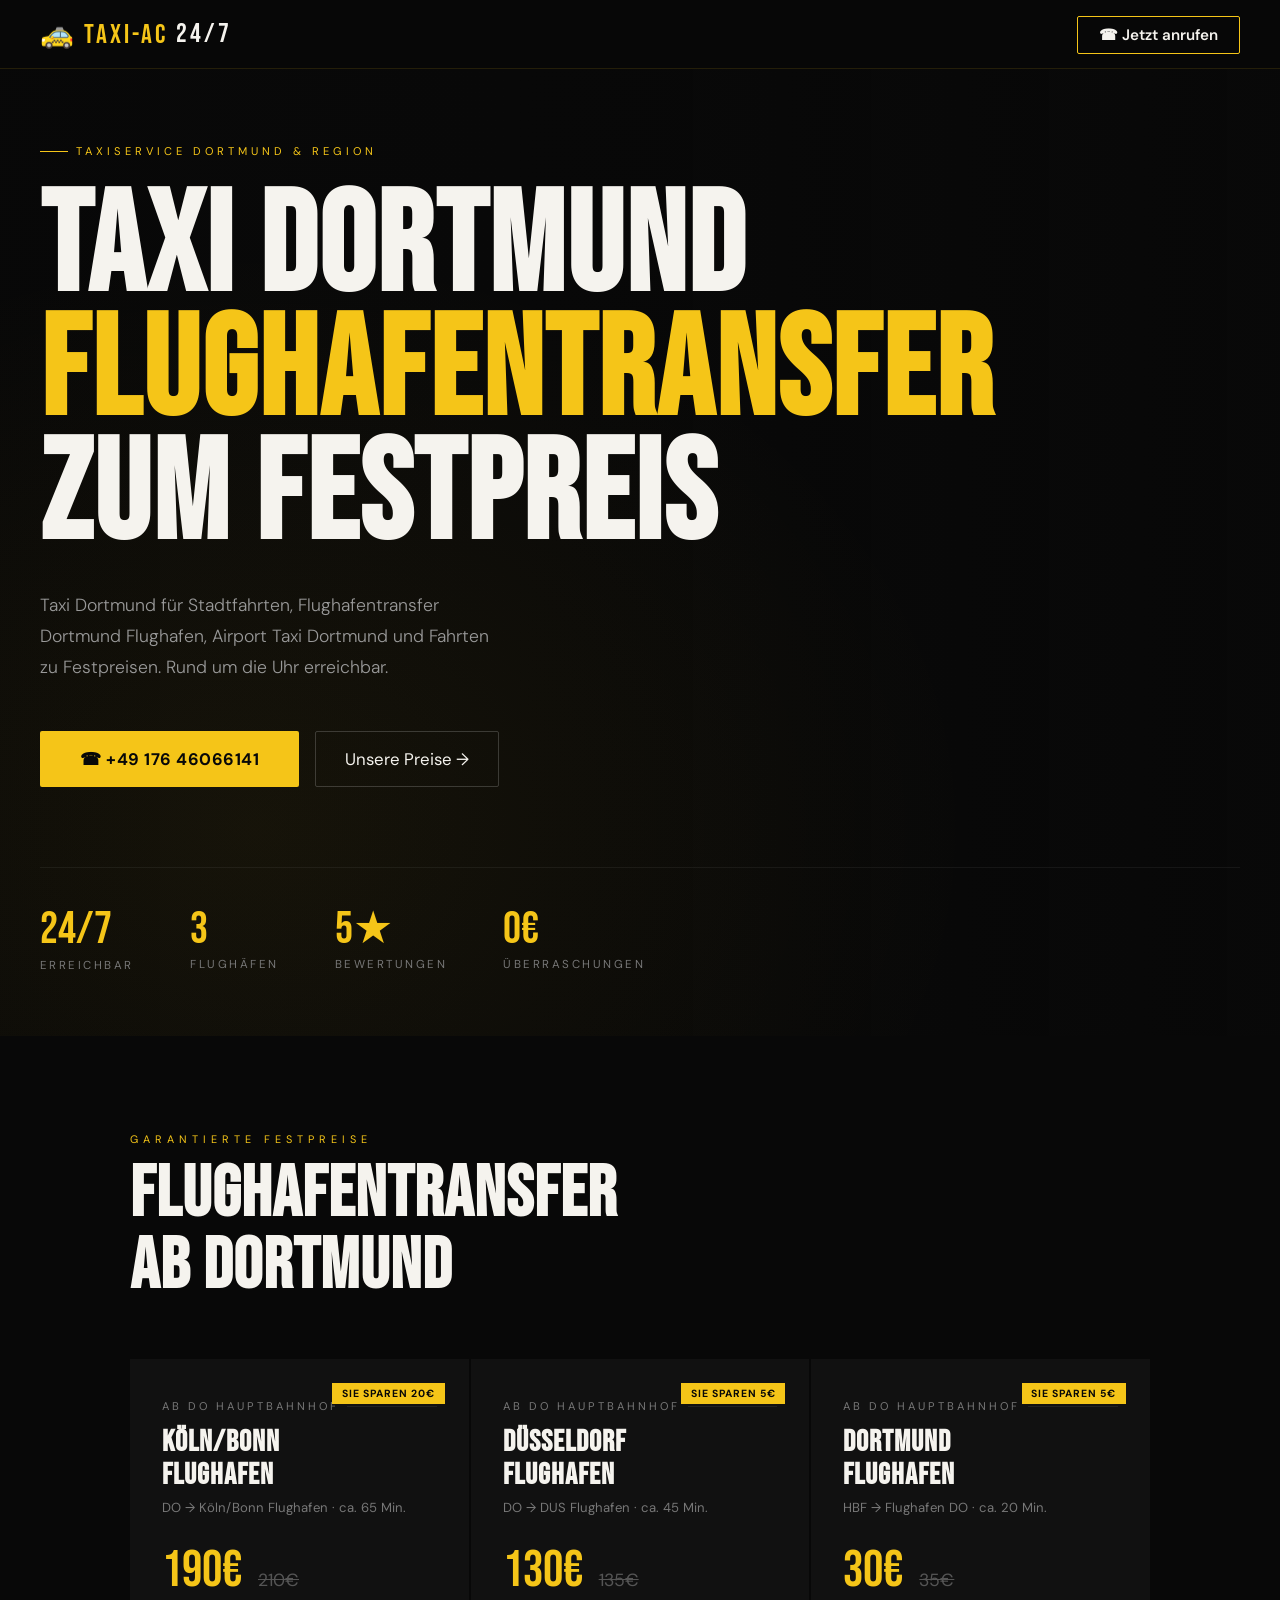
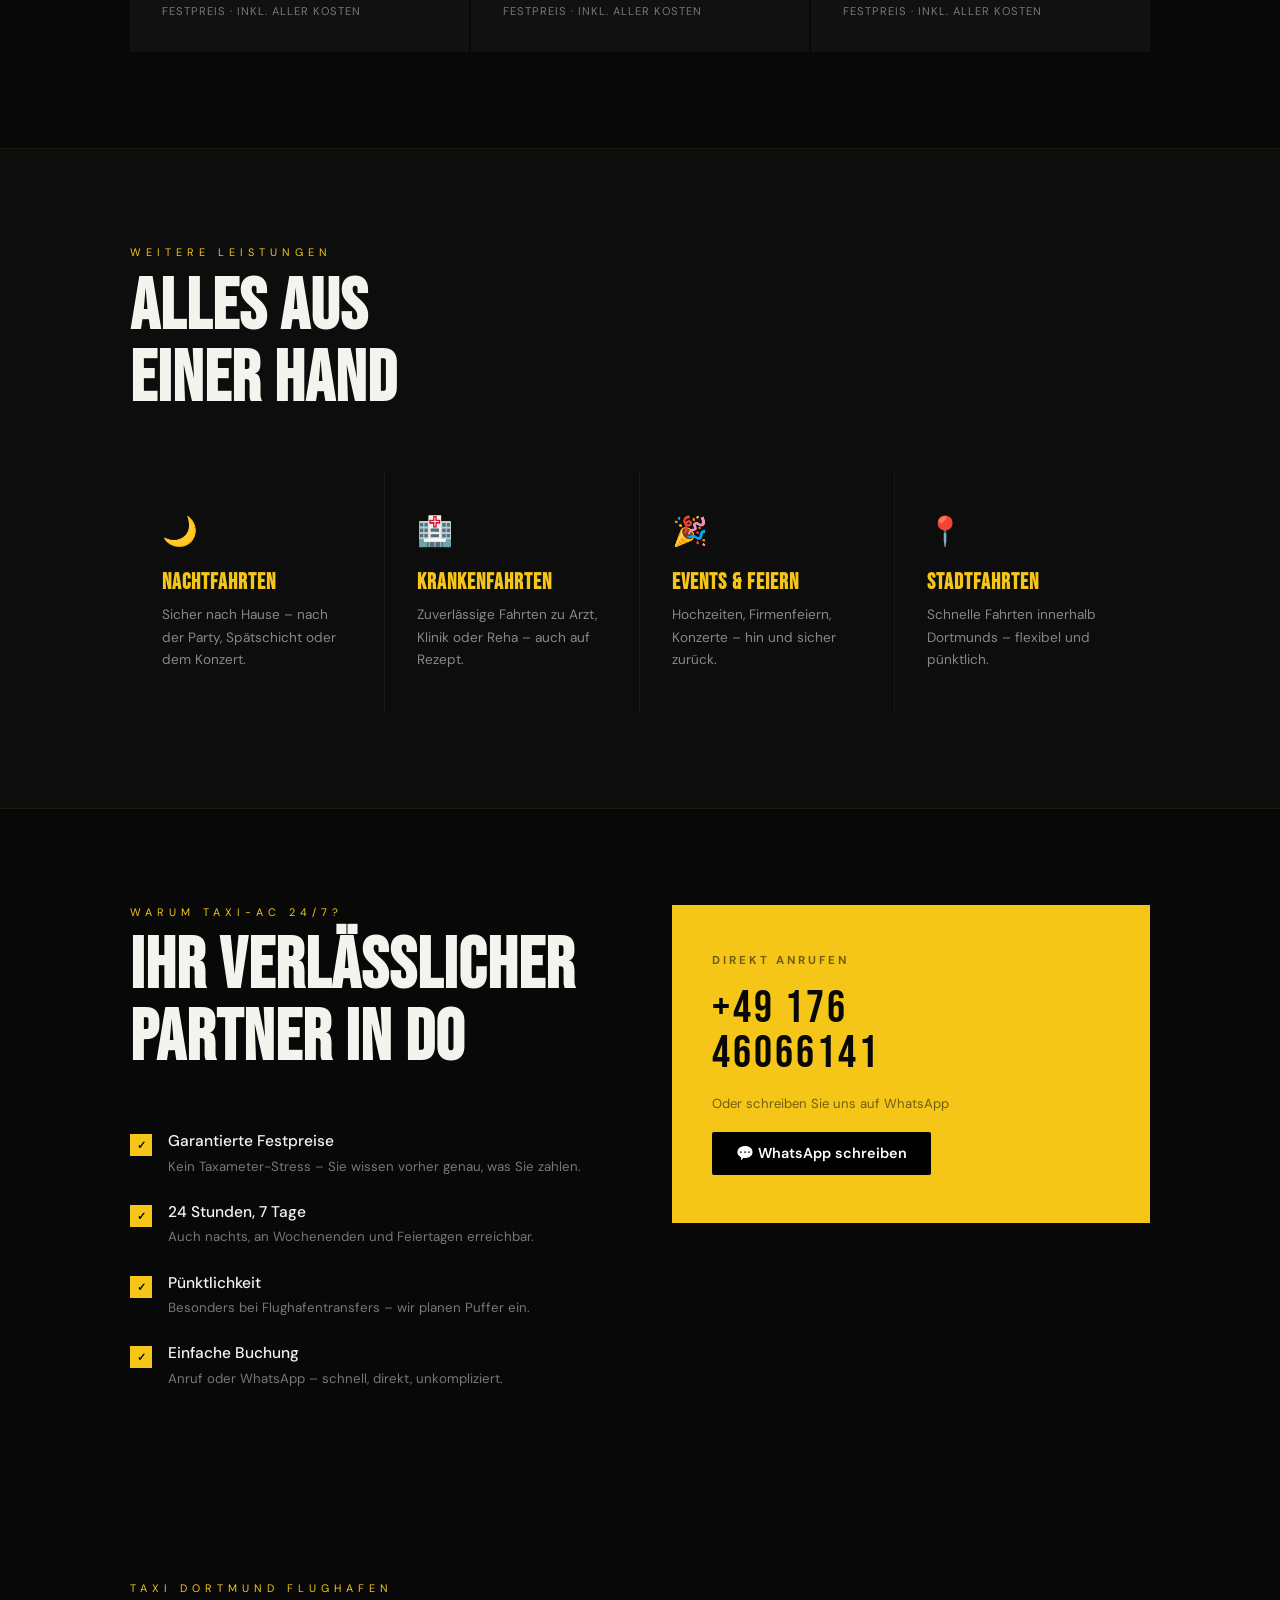
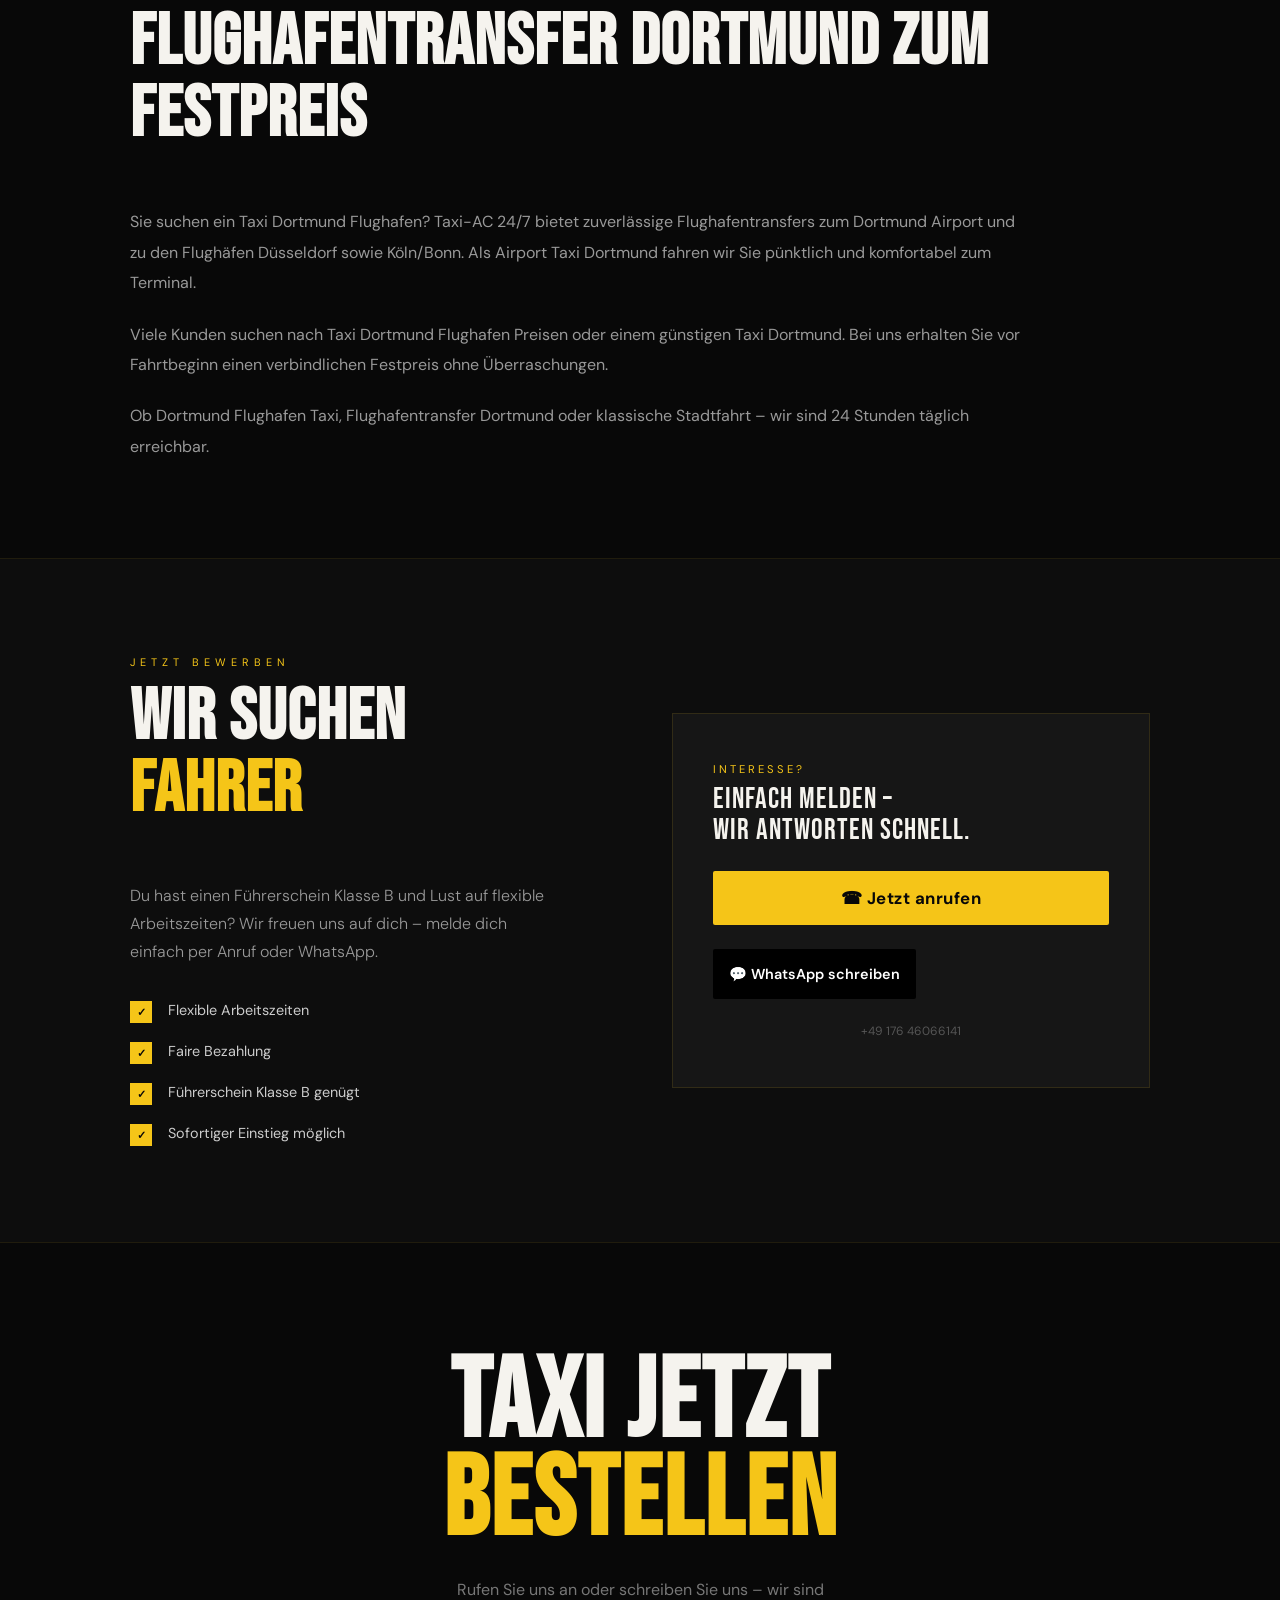
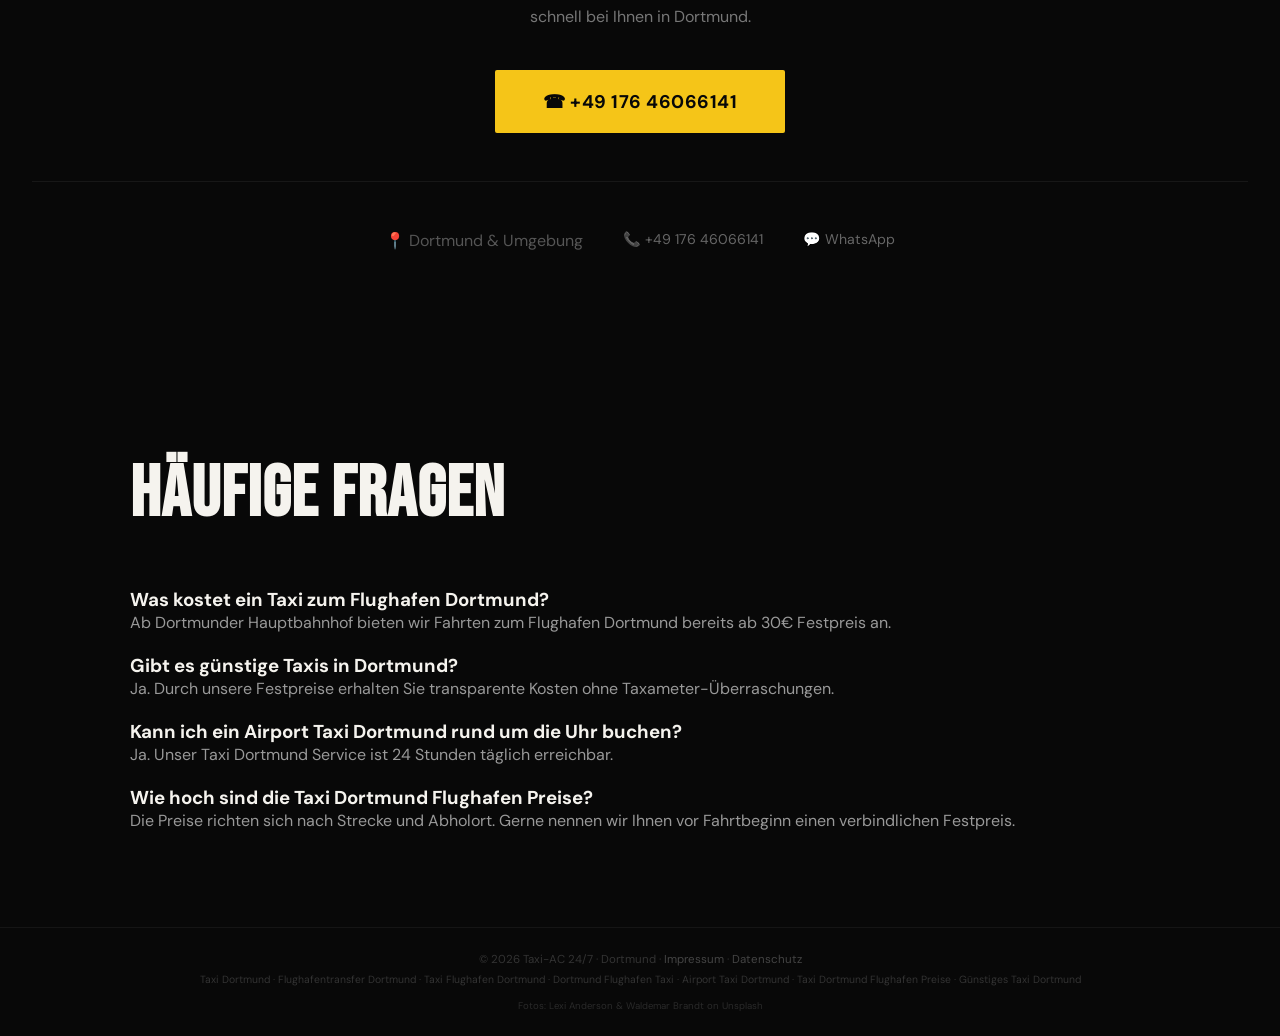
==== index.html @ 48bafc2c "Update index.html" ====
<!DOCTYPE html>
<html lang="de">
<head>
  <meta charset="UTF-8">
  <meta name="viewport" content="width=device-width, initial-scale=1.0">
  <title>Taxi Dortmund | Flughafentransfer Dortmund Flughafen ab 30€ | Taxi-AC 24/7</title>
  <meta name="description" content="Taxi Dortmund zum Festpreis. Flughafentransfer Dortmund Flughafen ab 30€. Airport Taxi Dortmund, günstiges Taxi Dortmund und Fahrten rund um die Uhr. Jetzt Taxi bestellen.">
  <meta name="keywords" content="Flughafentransfer Dortmund, Taxi Flughafen Dortmund, Dortmund Flughafen Taxi, Airport Taxi Dortmund, Taxi Dortmund, günstiges Taxi Dortmund, billig Taxi Dortmund, Taxi Dortmund Flughafen Preise">
  <link rel="canonical" href="https://www.taxikreisdortmund.de">
  <meta property="og:title" content="Taxi-AC 24/7 Dortmund – Flughafentransfer zu Festpreisen">
  <meta property="og:description" content="Flughafentransfer ab Dortmund: Köln/Bonn 190€, Düsseldorf 130€, Dortmund Flughafen 30€. 24/7 erreichbar.">
  <meta property="og:url" content="https://www.taxikreisdortmund.de">
  <meta property="og:type" content="website">

  <!-- Favicon: Taxi-Emoji als SVG -->
  <link rel="icon" href="/favicon.svg" type="image/svg+xml">

  <!-- Strukturierte Daten: Taxi-Unternehmen mit Telefon + Bewertung -->
  <script type="application/ld+json">
  {
    "@context": "https://schema.org",
    "@type": "TaxiService",
    "name": "Taxi-AC 24/7",
    "url": "https://www.taxikreisdortmund.de",
    "telephone": "+4917646066141",
    "priceRange": "€€",
    "description": "Taxi Dortmund, Flughafentransfer Dortmund Flughafen, Airport Taxi Dortmund und Festpreisfahrten rund um die Uhr.",
    "address": {
      "@type": "PostalAddress",
      "addressLocality": "Dortmund",
      "addressRegion": "Nordrhein-Westfalen",
      "addressCountry": "DE"
    },
    "geo": {
      "@type": "GeoCoordinates",
      "latitude": 51.5136,
      "longitude": 7.4653
    },
    "openingHoursSpecification": {
      "@type": "OpeningHoursSpecification",
      "dayOfWeek": ["Monday","Tuesday","Wednesday","Thursday","Friday","Saturday","Sunday"],
      "opens": "00:00",
      "closes": "23:59"
    },
    "aggregateRating": {
      "@type": "AggregateRating",
      "ratingValue": "5",
      "bestRating": "5",
      "worstRating": "1",
      "ratingCount": "27"
    },
    "areaServed": [
      "Dortmund", "Köln", "Bonn", "Düsseldorf"
    ],
    "hasOfferCatalog": {
      "@type": "OfferCatalog",
      "name": "Flughafentransfer Festpreise",
      "itemListElement": [
        {
          "@type": "Offer",
          "name": "Transfer Köln/Bonn Flughafen",
          "price": "190",
          "priceCurrency": "EUR"
        },
        {
          "@type": "Offer",
          "name": "Transfer Düsseldorf Flughafen",
          "price": "130",
          "priceCurrency": "EUR"
        },
        {
          "@type": "Offer",
          "name": "Transfer Dortmund Flughafen",
          "price": "30",
          "priceCurrency": "EUR"
        }
      ]
    }
  }
  </script>
  <link rel="preconnect" href="https://fonts.googleapis.com">
  <link href="https://fonts.googleapis.com/css2?family=Bebas+Neue&family=DM+Sans:ital,wght@0,300;0,400;0,500;0,700;1,300&display=swap" rel="stylesheet">
  <style>
    *, *::before, *::after { box-sizing: border-box; margin: 0; padding: 0; }

    :root {
      --black: #080808;
      --yellow: #f5c518;
      --yellow-dark: #d4a800;
      --white: #f5f3ee;
      --gray: #777;
      --card-bg: #111;
    }

    html { scroll-behavior: smooth; }
    body {
      font-family: 'DM Sans', sans-serif;
      background: var(--black);
      color: var(--white);
      overflow-x: hidden;
    }

    /* NAV */
    nav {
      position: fixed; top: 0; width: 100%; z-index: 100;
      display: flex; justify-content: space-between; align-items: center;
      padding: 1.1rem 2.5rem;
      background: rgba(8,8,8,0.92);
      backdrop-filter: blur(12px);
      border-bottom: 1px solid rgba(245,197,24,0.12);
    }
    .logo {
      font-family: 'Bebas Neue', sans-serif;
      font-size: 1.7rem; letter-spacing: 3px; color: var(--yellow);
      display: flex; align-items: center; gap: 0.5rem;
    }
    .logo span { color: var(--white); }
    .nav-tel a {
      color: var(--white); text-decoration: none;
      font-weight: 600; font-size: 0.95rem;
      border: 1px solid var(--yellow);
      padding: 0.5rem 1.3rem; border-radius: 2px;
      transition: all 0.2s;
    }
    .nav-tel a:hover { background: var(--yellow); color: var(--black); }

    /* HERO */
    .hero {
      min-height: 100vh;
      display: flex; flex-direction: column; justify-content: center;
      padding: 9rem 2.5rem 4rem;
      position: relative; overflow: hidden;
      background:
        linear-gradient(to right, rgba(8,8,8,0.97) 0%, rgba(8,8,8,0.85) 50%, rgba(8,8,8,0.4) 100%),
        url('hero.jpg') center/cover no-repeat;
    }
    .hero::before {
      content: '';
      position: absolute; inset: 0;
      background: radial-gradient(ellipse at 20% 80%, rgba(245,197,24,0.06) 0%, transparent 50%);
      pointer-events: none;
    }
    .hero-tag {
      display: inline-flex; align-items: center; gap: 0.5rem;
      font-size: 0.7rem; letter-spacing: 4px; text-transform: uppercase;
      color: var(--yellow); margin-bottom: 1.8rem;
      opacity: 0; animation: fadeUp 0.6s 0.2s forwards;
    }
    .hero-tag::before {
      content: ''; display: block;
      width: 28px; height: 1px; background: var(--yellow);
    }
    .hero h1 {
      font-family: 'Bebas Neue', sans-serif;
      font-size: clamp(3.8rem, 11vw, 9.5rem);
      line-height: 0.88; letter-spacing: 2px;
      max-width: 860px;
      opacity: 0; animation: fadeUp 0.6s 0.35s forwards;
    }
    .hero h1 .accent { color: var(--yellow); }
    .hero-sub {
      margin-top: 2rem;
      font-size: 1.1rem; color: #999;
      max-width: 460px; line-height: 1.75; font-weight: 300;
      opacity: 0; animation: fadeUp 0.6s 0.55s forwards;
    }
    .hero-cta {
      margin-top: 3rem;
      display: flex; gap: 1rem; flex-wrap: wrap;
      opacity: 0; animation: fadeUp 0.6s 0.75s forwards;
    }
    .btn-primary {
      background: var(--yellow); color: var(--black);
      font-weight: 700; font-size: 1.05rem;
      padding: 1rem 2.5rem; text-decoration: none; border-radius: 2px;
      transition: transform 0.15s, background 0.15s; letter-spacing: 0.5px;
      display: inline-flex; align-items: center; gap: 0.5rem;
    }
    .btn-primary:hover { background: var(--yellow-dark); transform: translateY(-2px); }
    .btn-secondary {
      color: var(--white); font-size: 1.05rem;
      padding: 1rem 1.8rem; text-decoration: none;
      border: 1px solid rgba(255,255,255,0.18); border-radius: 2px;
      transition: all 0.2s; display: inline-flex; align-items: center; gap: 0.5rem;
    }
    .btn-secondary:hover { border-color: var(--yellow); color: var(--yellow); }
    .hero-stats {
      margin-top: 5rem;
      display: flex; gap: 3.5rem; flex-wrap: wrap;
      border-top: 1px solid rgba(255,255,255,0.06);
      padding-top: 2.5rem;
      opacity: 0; animation: fadeUp 0.6s 0.95s forwards;
    }
    .stat { display: flex; flex-direction: column; }
    .stat-n {
      font-family: 'Bebas Neue', sans-serif;
      font-size: 2.8rem; color: var(--yellow); line-height: 1;
    }
    .stat-l { font-size: 0.72rem; color: var(--gray); text-transform: uppercase; letter-spacing: 2.5px; margin-top: 0.3rem; }

    /* SECTIONS */
    .section { padding: 6rem 2.5rem; max-width: 1100px; margin: 0 auto; }
    .sec-label { font-size: 0.68rem; letter-spacing: 5px; text-transform: uppercase; color: var(--yellow); margin-bottom: 0.8rem; }
    .sec-title {
      font-family: 'Bebas Neue', sans-serif;
      font-size: clamp(2.5rem, 6vw, 4.5rem);
      letter-spacing: 1px; line-height: 1; margin-bottom: 3.5rem;
    }

    /* PRICES */
    .prices-grid {
      display: grid;
      grid-template-columns: repeat(auto-fit, minmax(300px, 1fr));
      gap: 2px;
    }
    .price-card {
      background: var(--card-bg);
      padding: 2.5rem 2rem 2rem;
      position: relative; overflow: hidden;
      border-bottom: 2px solid transparent;
      transition: border-color 0.2s, background 0.2s;
    }
    .price-card:hover { background: #161616; border-bottom-color: var(--yellow); }
    .price-card .route-from {
      font-size: 0.7rem; letter-spacing: 3px; text-transform: uppercase;
      color: var(--gray); margin-bottom: 0.8rem;
      display: flex; align-items: center; gap: 0.5rem;
    }
    .price-card .route-from::after {
      content: ''; flex: 1; height: 1px; background: rgba(255,255,255,0.07);
    }
    .price-card h3 {
      font-family: 'Bebas Neue', sans-serif;
      font-size: 1.9rem; letter-spacing: 1px;
      color: var(--white); margin-bottom: 0.4rem; line-height: 1.1;
    }
    .price-card .dest { font-size: 0.82rem; color: var(--gray); margin-bottom: 1.8rem; }
    .price-row { display: flex; align-items: baseline; gap: 1rem; }
    .price-new { font-family: 'Bebas Neue', sans-serif; font-size: 3.2rem; color: var(--yellow); line-height: 1; }
    .price-old { font-size: 1.1rem; color: #555; text-decoration: line-through; }
    .price-label { font-size: 0.7rem; color: var(--gray); margin-top: 0.5rem; letter-spacing: 1px; text-transform: uppercase; }
    .badge-save {
      position: absolute; top: 1.5rem; right: 1.5rem;
      background: var(--yellow); color: var(--black);
      font-size: 0.65rem; font-weight: 700;
      padding: 0.25rem 0.6rem; letter-spacing: 1px; text-transform: uppercase;
    }

    /* SERVICES */
    .services-stripe { background: #0d0d0d; border-top: 1px solid rgba(245,197,24,0.08); border-bottom: 1px solid rgba(245,197,24,0.08); }
    .services-grid {
      display: grid;
      grid-template-columns: repeat(auto-fit, minmax(220px, 1fr));
    }
    .service-card {
      padding: 2.5rem 2rem;
      border-right: 1px solid rgba(255,255,255,0.05);
      transition: background 0.2s;
    }
    .service-card:last-child { border-right: none; }
    .service-card:hover { background: #111; }
    .service-icon { font-size: 1.8rem; margin-bottom: 1.2rem; }
    .service-card h3 {
      font-family: 'Bebas Neue', sans-serif;
      font-size: 1.4rem; letter-spacing: 1px;
      color: var(--yellow); margin-bottom: 0.5rem;
    }
    .service-card p { color: #888; font-size: 0.85rem; line-height: 1.65; }

    /* WHY */
    .why-wrap { display: grid; grid-template-columns: 1fr 1fr; gap: 4rem; align-items: start; }
    @media (max-width: 720px) { .why-wrap { grid-template-columns: 1fr; gap: 2.5rem; } }
    .why-list { list-style: none; display: flex; flex-direction: column; gap: 1.6rem; }
    .why-list li { display: flex; gap: 1rem; align-items: flex-start; }
    .check-box {
      min-width: 22px; height: 22px;
      background: var(--yellow); color: var(--black);
      display: flex; align-items: center; justify-content: center;
      font-size: 0.7rem; font-weight: 800; margin-top: 3px;
    }
    .why-text strong { display: block; margin-bottom: 0.2rem; font-weight: 500; font-size: 0.97rem; }
    .why-text span { font-size: 0.83rem; color: var(--gray); line-height: 1.5; }

    .cta-box {
      background: var(--yellow); color: var(--black);
      padding: 3rem 2.5rem;
      display: flex; flex-direction: column; gap: 1.2rem;
    }
    .cta-box .cta-label { font-size: 0.72rem; font-weight: 700; text-transform: uppercase; letter-spacing: 3px; opacity: 0.55; }
    .cta-box .cta-tel {
      font-family: 'Bebas Neue', sans-serif;
      font-size: clamp(2rem, 5vw, 2.8rem);
      letter-spacing: 3px; line-height: 1;
      text-decoration: none; color: var(--black); word-break: break-all;
    }
    .cta-box .cta-tel:hover { opacity: 0.75; }
    .cta-box .cta-sub { font-size: 0.82rem; opacity: 0.55; }
    .wa-btn {
      display: inline-flex; align-items: center; gap: 0.5rem;
      background: #000; color: #fff;
      padding: 0.8rem 1.5rem; text-decoration: none;
      font-size: 0.9rem; font-weight: 600; border-radius: 2px;
      transition: opacity 0.2s; width: fit-content;
    }
    .wa-btn:hover { opacity: 0.8; }

    /* BOTTOM CTA */
    .bottom-cta { text-align: center; padding: 7rem 2rem; }
    .bottom-cta h2 {
      font-family: 'Bebas Neue', sans-serif;
      font-size: clamp(3rem, 9vw, 7rem);
      letter-spacing: 2px; line-height: 0.88; margin-bottom: 1.5rem;
    }
    .bottom-cta h2 span { color: var(--yellow); }
    .bottom-cta p { color: var(--gray); max-width: 400px; margin: 0 auto 2.5rem; line-height: 1.7; }
    .contact-row {
      display: flex; justify-content: center; gap: 2.5rem; flex-wrap: wrap;
      margin-top: 3rem; padding-top: 3rem;
      border-top: 1px solid rgba(255,255,255,0.06);
    }
    .contact-row a { color: #666; text-decoration: none; font-size: 0.88rem; }
    .contact-row a:hover { color: var(--yellow); }

    footer {
      border-top: 1px solid rgba(255,255,255,0.05);
      padding: 1.5rem 2rem; text-align: center;
      font-size: 0.72rem; color: #333;
    }
    footer a { color: #444; text-decoration: none; }
    footer a:hover { color: var(--gray); }

    @keyframes fadeUp {
      from { opacity: 0; transform: translateY(22px); }
      to   { opacity: 1; transform: translateY(0); }
    }

    @media (max-width: 540px) {
      nav { padding: 1rem 1.2rem; }
      .hero { padding: 7.5rem 1.3rem 3rem; }
      .section { padding: 4rem 1.3rem; }
      .hero-stats { gap: 2rem; }
      .cta-box { padding: 2rem 1.5rem; }
      .service-card { border-right: none; border-bottom: 1px solid rgba(255,255,255,0.05); }
      .fahrer-grid { grid-template-columns: 1fr !important; gap: 2rem !important; }
    }
  </style>
</head>
<body>

  <nav>
    <div class="logo">🚕 Taxi-AC <span>24/7</span></div>
    <div class="nav-tel"><a href="tel:+4917646066141">☎ Jetzt anrufen</a></div>
  </nav>

  <section class="hero">
    <p class="hero-tag">Taxiservice Dortmund &amp; Region</p>
    <h1>Taxi Dortmund<br><span class="accent">Flughafentransfer</span><br>zum Festpreis</h1>
    <p class="hero-sub">
    Taxi Dortmund für Stadtfahrten, Flughafentransfer Dortmund Flughafen,
    Airport Taxi Dortmund und Fahrten zu Festpreisen. Rund um die Uhr erreichbar.
    </p>
    <div class="hero-cta">
      <a href="tel:+4917646066141" class="btn-primary">☎ +49 176 46066141</a>
      <a href="#festpreise" class="btn-secondary">Unsere Preise →</a>
    </div>
    <div class="hero-stats">
      <div class="stat"><span class="stat-n">24/7</span><span class="stat-l">Erreichbar</span></div>
      <div class="stat"><span class="stat-n">3</span><span class="stat-l">Flughäfen</span></div>
      <div class="stat"><span class="stat-n">5★</span><span class="stat-l">Bewertungen</span></div>
      <div class="stat"><span class="stat-n">0€</span><span class="stat-l">Überraschungen</span></div>
    </div>
  </section>

  <div id="festpreise">
    <div class="section">
      <p class="sec-label">Garantierte Festpreise</p>
      <h2 class="sec-title">Flughafentransfer<br>ab Dortmund</h2>
      <div class="prices-grid">

        <div class="price-card">
          <span class="badge-save">Sie sparen 20€</span>
          <p class="route-from">ab DO Hauptbahnhof</p>
          <h3>Köln/Bonn<br>Flughafen</h3>
          <p class="dest">DO → Köln/Bonn Flughafen · ca. 65 Min.</p>
          <div class="price-row">
            <span class="price-new">190€</span>
            <span class="price-old">210€</span>
          </div>
          <p class="price-label">Festpreis · inkl. aller Kosten</p>
        </div>

        <div class="price-card">
          <span class="badge-save">Sie sparen 5€</span>
          <p class="route-from">ab DO Hauptbahnhof</p>
          <h3>Düsseldorf<br>Flughafen</h3>
          <p class="dest">DO → DUS Flughafen · ca. 45 Min.</p>
          <div class="price-row">
            <span class="price-new">130€</span>
            <span class="price-old">135€</span>
          </div>
          <p class="price-label">Festpreis · inkl. aller Kosten</p>
        </div>

        <div class="price-card">
          <span class="badge-save">Sie sparen 5€</span>
          <p class="route-from">ab DO Hauptbahnhof</p>
          <h3>Dortmund<br>Flughafen</h3>
          <p class="dest">HBF → Flughafen DO · ca. 20 Min.</p>
          <div class="price-row">
            <span class="price-new">30€</span>
            <span class="price-old">35€</span>
          </div>
          <p class="price-label">Festpreis · inkl. aller Kosten</p>
        </div>

      </div>
    </div>
  </div>

  <div class="services-stripe">
    <div class="section">
      <p class="sec-label">Weitere Leistungen</p>
      <h2 class="sec-title">Alles aus<br>einer Hand</h2>
      <div class="services-grid">
        <div class="service-card">
          <div class="service-icon">🌙</div>
          <h3>Nachtfahrten</h3>
          <p>Sicher nach Hause – nach der Party, Spätschicht oder dem Konzert.</p>
        </div>
        <div class="service-card">
          <div class="service-icon">🏥</div>
          <h3>Krankenfahrten</h3>
          <p>Zuverlässige Fahrten zu Arzt, Klinik oder Reha – auch auf Rezept.</p>
        </div>
        <div class="service-card">
          <div class="service-icon">🎉</div>
          <h3>Events & Feiern</h3>
          <p>Hochzeiten, Firmenfeiern, Konzerte – hin und sicher zurück.</p>
        </div>
        <div class="service-card">
          <div class="service-icon">📍</div>
          <h3>Stadtfahrten</h3>
          <p>Schnelle Fahrten innerhalb Dortmunds – flexibel und pünktlich.</p>
        </div>
      </div>
    </div>
  </div>

  <div>
    <div class="section">
      <div class="why-wrap">
        <div>
          <p class="sec-label">Warum Taxi-AC 24/7?</p>
          <h2 class="sec-title">Ihr verlässlicher<br>Partner in DO</h2>
          <ul class="why-list">
            <li>
              <div class="check-box">✓</div>
              <div class="why-text"><strong>Garantierte Festpreise</strong><span>Kein Taxameter-Stress – Sie wissen vorher genau, was Sie zahlen.</span></div>
            </li>
            <li>
              <div class="check-box">✓</div>
              <div class="why-text"><strong>24 Stunden, 7 Tage</strong><span>Auch nachts, an Wochenenden und Feiertagen erreichbar.</span></div>
            </li>
            <li>
              <div class="check-box">✓</div>
              <div class="why-text"><strong>Pünktlichkeit</strong><span>Besonders bei Flughafentransfers – wir planen Puffer ein.</span></div>
            </li>
            <li>
              <div class="check-box">✓</div>
              <div class="why-text"><strong>Einfache Buchung</strong><span>Anruf oder WhatsApp – schnell, direkt, unkompliziert.</span></div>
            </li>
          </ul>
        </div>
        <div class="cta-box">
          <p class="cta-label">Direkt anrufen</p>
          <a class="cta-tel" href="tel:+4917646066141">+49 176<br>46066141</a>
          <p class="cta-sub">Oder schreiben Sie uns auf WhatsApp</p>
          <a href="https://wa.me/4917646066141" class="wa-btn">💬 WhatsApp schreiben</a>
        </div>
      </div>
    </div>
  </div>
<section class="section">
  <p class="sec-label">Taxi Dortmund Flughafen</p>

  <h2 class="sec-title">
    Flughafentransfer Dortmund zum Festpreis
  </h2>

  <p style="color:#999; line-height:1.9; max-width:900px;">
    Sie suchen ein Taxi Dortmund Flughafen? Taxi-AC 24/7 bietet
    zuverlässige Flughafentransfers zum Dortmund Airport und zu den Flughäfen
    Düsseldorf sowie Köln/Bonn. Als Airport Taxi Dortmund fahren wir Sie
    pünktlich und komfortabel zum Terminal.
  </p>

  <br>

  <p style="color:#999; line-height:1.9; max-width:900px;">
    Viele Kunden suchen nach Taxi Dortmund Flughafen Preisen oder einem
    günstigen Taxi Dortmund. Bei uns erhalten Sie vor Fahrtbeginn einen
    verbindlichen Festpreis ohne Überraschungen.
  </p>

  <br>

  <p style="color:#999; line-height:1.9; max-width:900px;">
    Ob Dortmund Flughafen Taxi, Flughafentransfer Dortmund oder klassische
    Stadtfahrt – wir sind 24 Stunden täglich erreichbar.
  </p>
</section>
  <!-- FAHRER GESUCHT -->
  <div style="background:#0d0d0d; border-top:1px solid rgba(245,197,24,0.08); border-bottom:1px solid rgba(245,197,24,0.08);">
    <div class="section">
      <div class="fahrer-grid" style="display:grid; grid-template-columns:1fr 1fr; gap:4rem; align-items:center;">
        <div>
          <p class="sec-label">Jetzt bewerben</p>
          <h2 class="sec-title">Wir suchen<br><span style="color:var(--yellow)">Fahrer</span></h2>
          <p style="color:#999; font-size:1rem; line-height:1.75; font-weight:300; max-width:420px;">
            Du hast einen Führerschein Klasse B und Lust auf flexible Arbeitszeiten? Wir freuen uns auf dich – melde dich einfach per Anruf oder WhatsApp.
          </p>
          <ul style="list-style:none; margin-top:2rem; display:flex; flex-direction:column; gap:1rem;">
            <li style="display:flex; gap:1rem; align-items:center;">
              <div class="check-box">✓</div>
              <span style="font-size:0.9rem; color:#ccc;">Flexible Arbeitszeiten</span>
            </li>
            <li style="display:flex; gap:1rem; align-items:center;">
              <div class="check-box">✓</div>
              <span style="font-size:0.9rem; color:#ccc;">Faire Bezahlung</span>
            </li>
            <li style="display:flex; gap:1rem; align-items:center;">
              <div class="check-box">✓</div>
              <span style="font-size:0.9rem; color:#ccc;">Führerschein Klasse B genügt</span>
            </li>
            <li style="display:flex; gap:1rem; align-items:center;">
              <div class="check-box">✓</div>
              <span style="font-size:0.9rem; color:#ccc;">Sofortiger Einstieg möglich</span>
            </li>
          </ul>
        </div>
        <div style="background:#161616; border:1px solid rgba(245,197,24,0.12); padding:3rem 2.5rem; display:flex; flex-direction:column; gap:1.5rem;">
          <div>
            <p style="font-size:0.7rem; letter-spacing:3px; text-transform:uppercase; color:var(--yellow); margin-bottom:0.5rem;">Interesse?</p>
            <p style="font-family:'Bebas Neue',sans-serif; font-size:1.8rem; letter-spacing:1px; line-height:1.1;">Einfach melden –<br>wir antworten schnell.</p>
          </div>
          <a href="tel:+4917646066141" class="btn-primary" style="justify-content:center; text-align:center;">
            ☎ Jetzt anrufen
          </a>
          <a href="https://wa.me/4917646066141?text=Hallo%2C%20ich%20interessiere%20mich%20als%20Fahrer%20bei%20Taxi-AC%2024%2F7." class="wa-btn" style="justify-content:center; text-align:center; padding:1rem;">
            💬 WhatsApp schreiben
          </a>
          <p style="font-size:0.75rem; color:#555; text-align:center;">+49 176 46066141</p>
        </div>
      </div>
    </div>
  </div>

  <section class="bottom-cta">
    <h2>Taxi jetzt<br><span>bestellen</span></h2>
    <p>Rufen Sie uns an oder schreiben Sie uns – wir sind schnell bei Ihnen in Dortmund.</p>
    <a href="tel:+4917646066141" class="btn-primary" style="font-size:1.15rem; padding:1.2rem 3rem; margin: 0 auto;">☎ +49 176 46066141</a>
    <div class="contact-row">
      <span style="color:#555;">📍 Dortmund &amp; Umgebung</span>
      <a href="tel:+4917646066141">📞 +49 176 46066141</a>
      <a href="https://wa.me/4917646066141">💬 WhatsApp</a>
    </div>
  </section>
<section class="section">

<h2 class="sec-title">Häufige Fragen</h2>

<h3>Was kostet ein Taxi zum Flughafen Dortmund?</h3>
<p style="color:#999; margin-bottom:20px;">
Ab Dortmunder Hauptbahnhof bieten wir Fahrten zum Flughafen Dortmund bereits ab 30€ Festpreis an.
</p>

<h3>Gibt es günstige Taxis in Dortmund?</h3>
<p style="color:#999; margin-bottom:20px;">
Ja. Durch unsere Festpreise erhalten Sie transparente Kosten ohne Taxameter-Überraschungen.
</p>

<h3>Kann ich ein Airport Taxi Dortmund rund um die Uhr buchen?</h3>
<p style="color:#999; margin-bottom:20px;">
Ja. Unser Taxi Dortmund Service ist 24 Stunden täglich erreichbar.
</p>

<h3>Wie hoch sind die Taxi Dortmund Flughafen Preise?</h3>
<p style="color:#999;">
Die Preise richten sich nach Strecke und Abholort. Gerne nennen wir Ihnen vor Fahrtbeginn einen verbindlichen Festpreis.
</p>

</section>
  <footer>
    <p>© 2026 Taxi-AC 24/7 · Dortmund · <a href="#">Impressum</a> · <a href="#">Datenschutz</a></p>
    <p style="margin-top:0.4rem; font-size:0.65rem;">Taxi Dortmund · Flughafentransfer Dortmund · Taxi Flughafen Dortmund · Dortmund Flughafen Taxi · Airport Taxi Dortmund · Taxi Dortmund Flughafen Preise · Günstiges Taxi Dortmund</p>
    <p style="margin-top:0.8rem; font-size:0.6rem; color:#2a2a2a;">
      Fotos: <a href="https://unsplash.com/@lexianderson" target="_blank" rel="noopener" style="color:#2a2a2a; text-decoration:none;">Lexi Anderson</a> &amp; <a href="https://unsplash.com/@waldemarbrandt67w" target="_blank" rel="noopener" style="color:#2a2a2a; text-decoration:none;">Waldemar Brandt</a> on <a href="https://unsplash.com" target="_blank" rel="noopener" style="color:#2a2a2a; text-decoration:none;">Unsplash</a>
    </p>
  </footer>

</body>
</html>
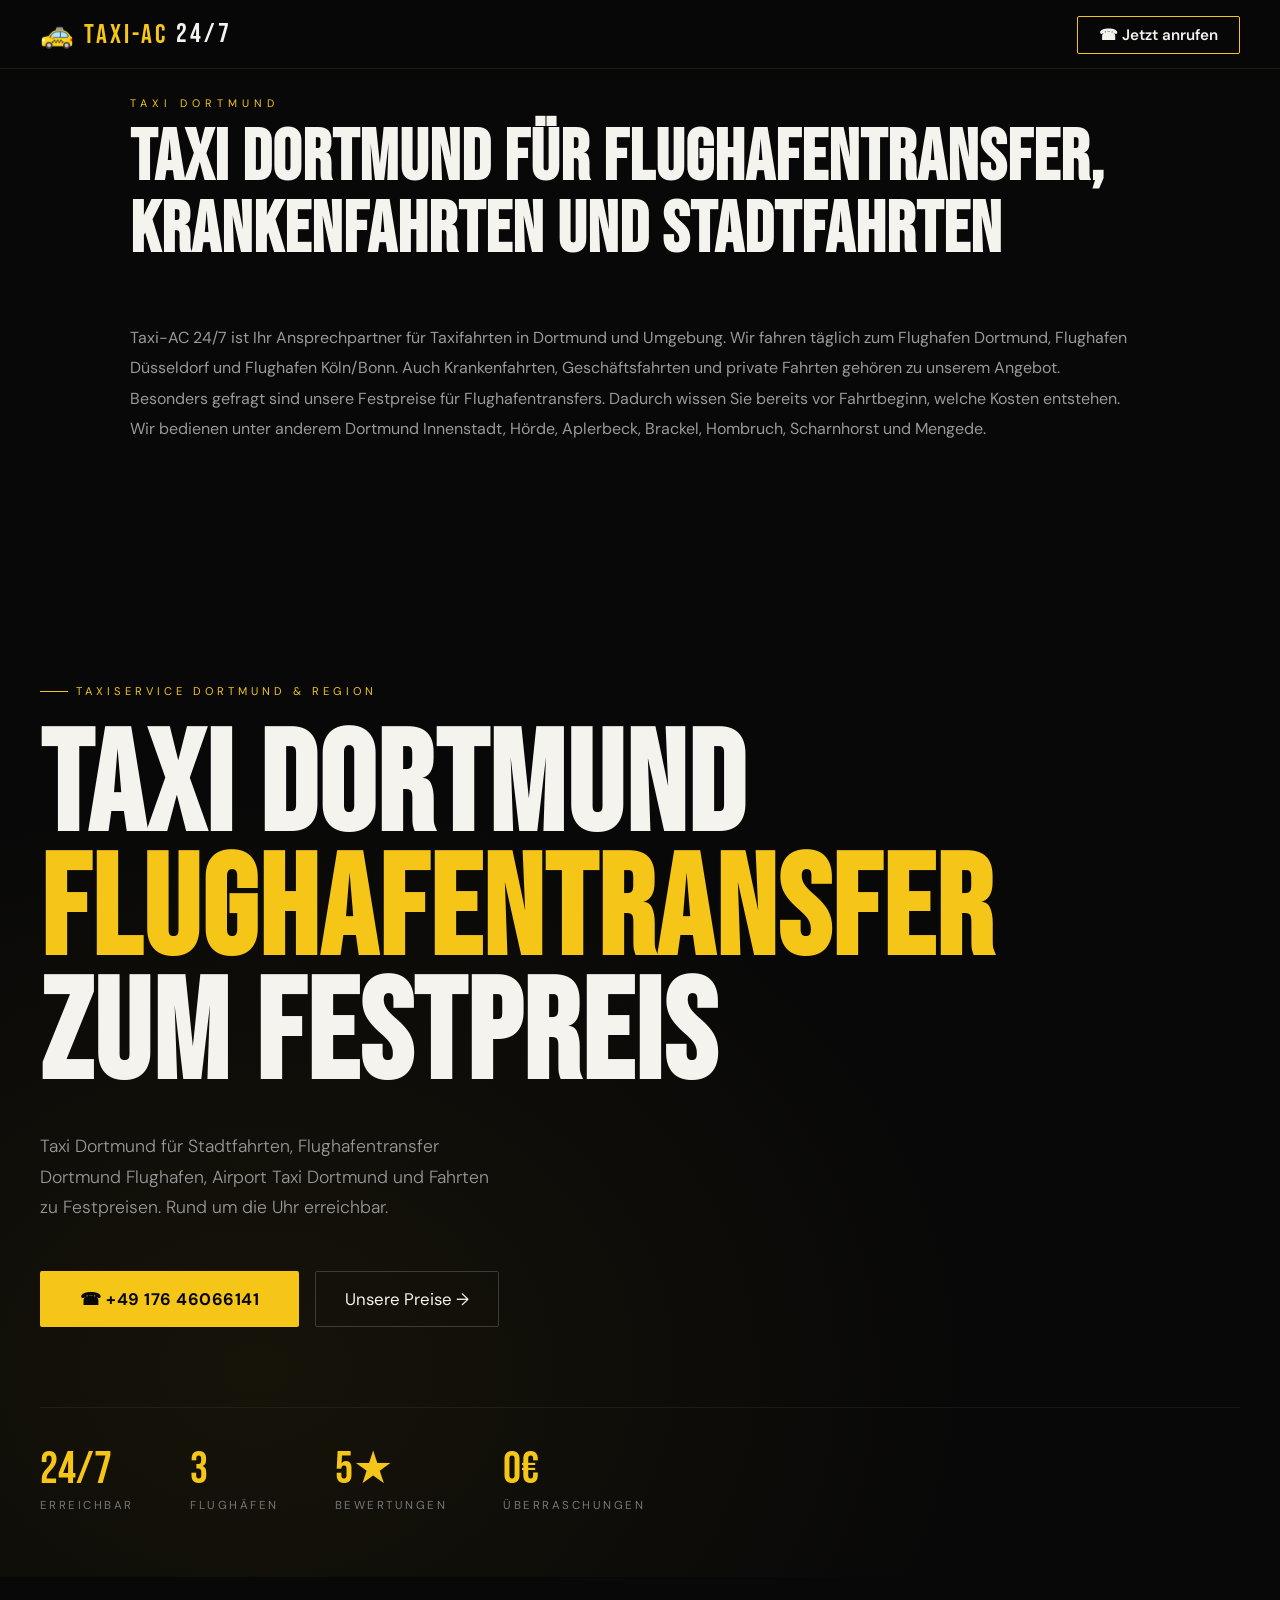
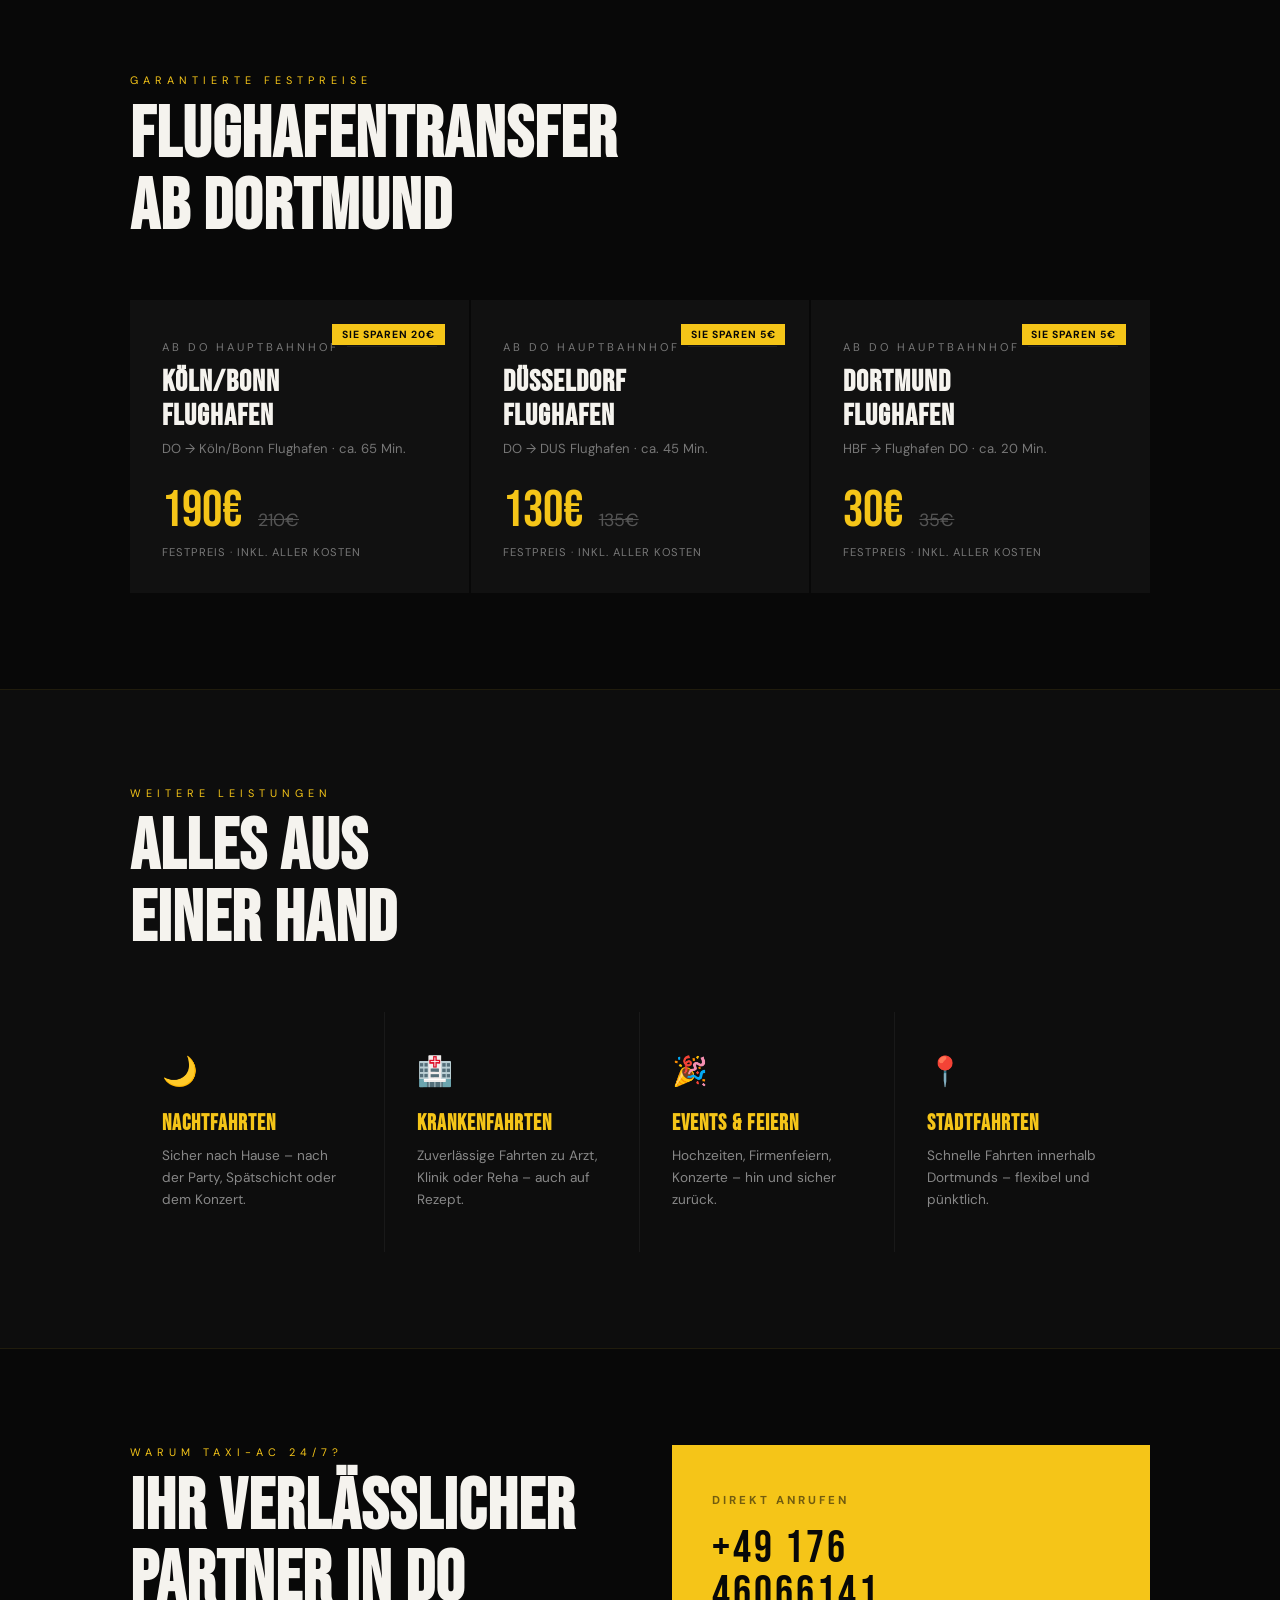
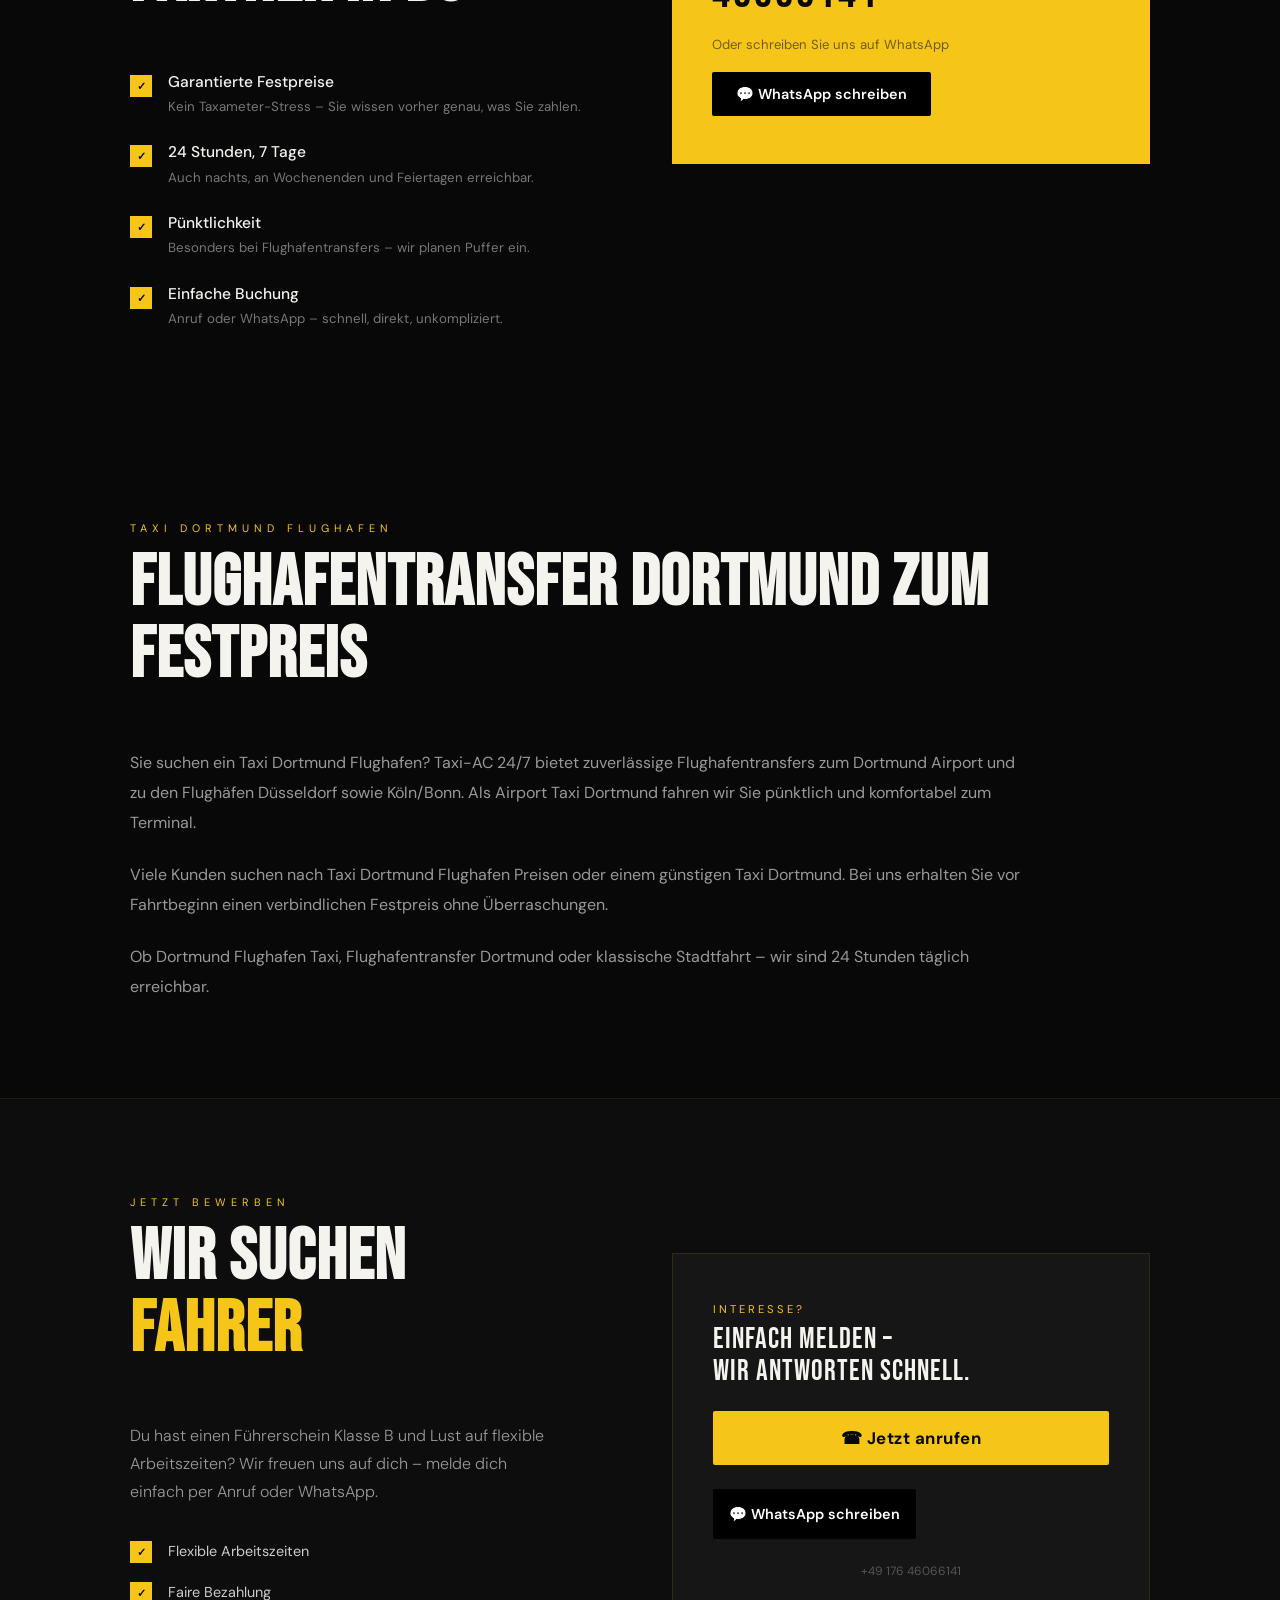
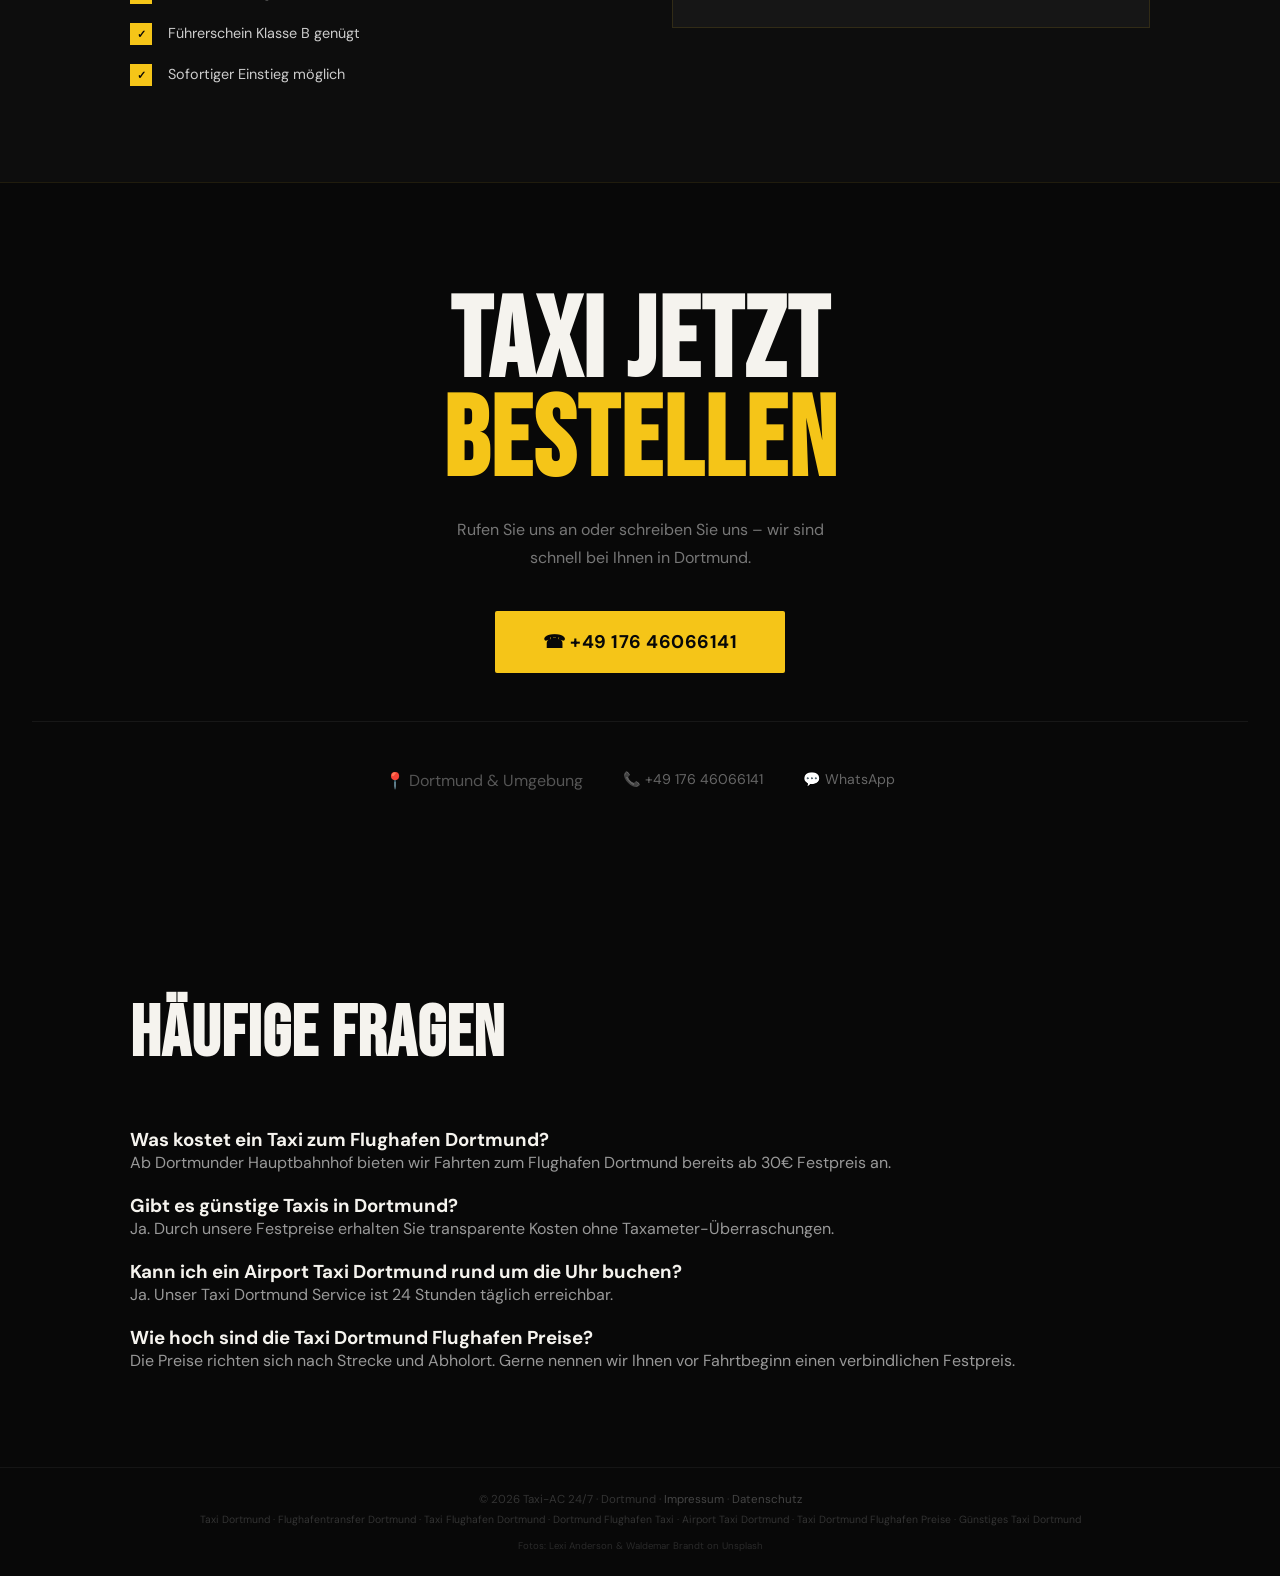
==== commit 2ca8c50a: "Update index.html" ====
--- a/index.html
+++ b/index.html
@@ -3,9 +3,8 @@
 <head>
   <meta charset="UTF-8">
   <meta name="viewport" content="width=device-width, initial-scale=1.0">
-  <title>Taxi Dortmund | Flughafentransfer Dortmund Flughafen ab 30€ | Taxi-AC 24/7</title>
-  <meta name="description" content="Taxi Dortmund zum Festpreis. Flughafentransfer Dortmund Flughafen ab 30€. Airport Taxi Dortmund, günstiges Taxi Dortmund und Fahrten rund um die Uhr. Jetzt Taxi bestellen.">
-  <meta name="keywords" content="Flughafentransfer Dortmund, Taxi Flughafen Dortmund, Dortmund Flughafen Taxi, Airport Taxi Dortmund, Taxi Dortmund, günstiges Taxi Dortmund, billig Taxi Dortmund, Taxi Dortmund Flughafen Preise">
+  <title>Taxi Dortmund 24h | Flughafentransfer, Krankenfahrten & Festpreise</title>
+  <meta name="description" content="Taxi Dortmund rund um die Uhr. Flughafentransfer zum Flughafen Dortmund, Düsseldorf und Köln/Bonn. Krankenfahrten, Stadtfahrten und Festpreise. Jetzt anrufen oder per WhatsApp buchen.">
   <link rel="canonical" href="https://www.taxikreisdortmund.de">
   <meta property="og:title" content="Taxi-AC 24/7 Dortmund – Flughafentransfer zu Festpreisen">
   <meta property="og:description" content="Flughafentransfer ab Dortmund: Köln/Bonn 190€, Düsseldorf 130€, Dortmund Flughafen 30€. 24/7 erreichbar.">
@@ -78,6 +77,56 @@
     }
   }
   </script>
+  <script type="application/ld+json">
+{
+ "@context":"https://schema.org",
+ "@type":"FAQPage",
+ "mainEntity":[
+  {
+   "@type":"Question",
+   "name":"Was kostet ein Taxi zum Flughafen Dortmund?",
+   "acceptedAnswer":{
+    "@type":"Answer",
+    "text":"Ab Dortmunder Hauptbahnhof bieten wir Fahrten zum Flughafen Dortmund bereits ab 30 Euro Festpreis an."
+   }
+  },
+  {
+   "@type":"Question",
+   "name":"Kann ich ein Taxi rund um die Uhr buchen?",
+   "acceptedAnswer":{
+    "@type":"Answer",
+    "text":"Ja, unser Taxi-Service ist 24 Stunden täglich erreichbar."
+   }
+  }
+ ]
+}
+</script>
+  <section class="section">
+
+<p class="sec-label">Taxi Dortmund</p>
+
+<h2 class="sec-title">
+Taxi Dortmund für Flughafentransfer,
+Krankenfahrten und Stadtfahrten
+</h2>
+
+<p style="color:#999;line-height:1.9;">
+Taxi-AC 24/7 ist Ihr Ansprechpartner für Taxifahrten in Dortmund und Umgebung.
+Wir fahren täglich zum Flughafen Dortmund, Flughafen Düsseldorf und Flughafen Köln/Bonn.
+Auch Krankenfahrten, Geschäftsfahrten und private Fahrten gehören zu unserem Angebot.
+</p>
+
+<p style="color:#999;line-height:1.9;">
+Besonders gefragt sind unsere Festpreise für Flughafentransfers. Dadurch wissen
+Sie bereits vor Fahrtbeginn, welche Kosten entstehen.
+</p>
+
+<p style="color:#999;line-height:1.9;">
+Wir bedienen unter anderem Dortmund Innenstadt, Hörde, Aplerbeck,
+Brackel, Hombruch, Scharnhorst und Mengede.
+</p>
+
+</section>
   <link rel="preconnect" href="https://fonts.googleapis.com">
   <link href="https://fonts.googleapis.com/css2?family=Bebas+Neue&family=DM+Sans:ital,wght@0,300;0,400;0,500;0,700;1,300&display=swap" rel="stylesheet">
   <style>
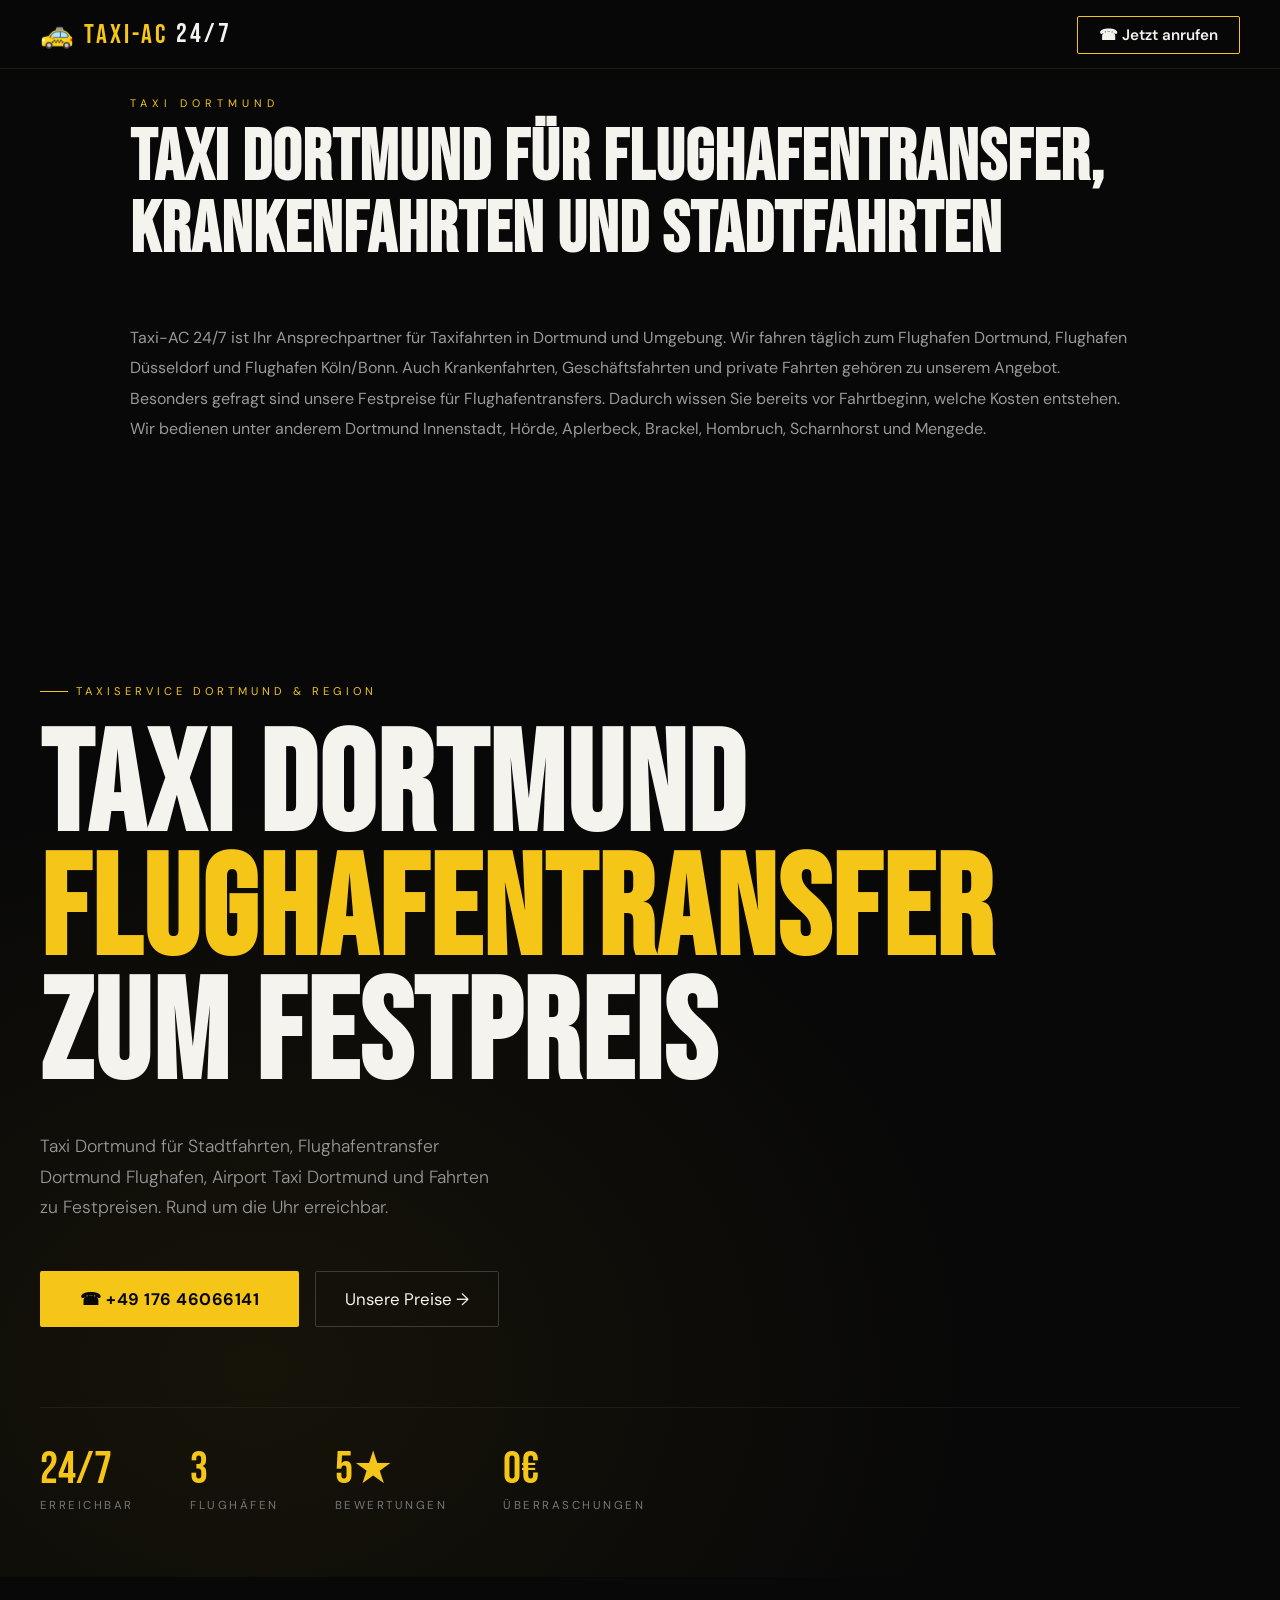
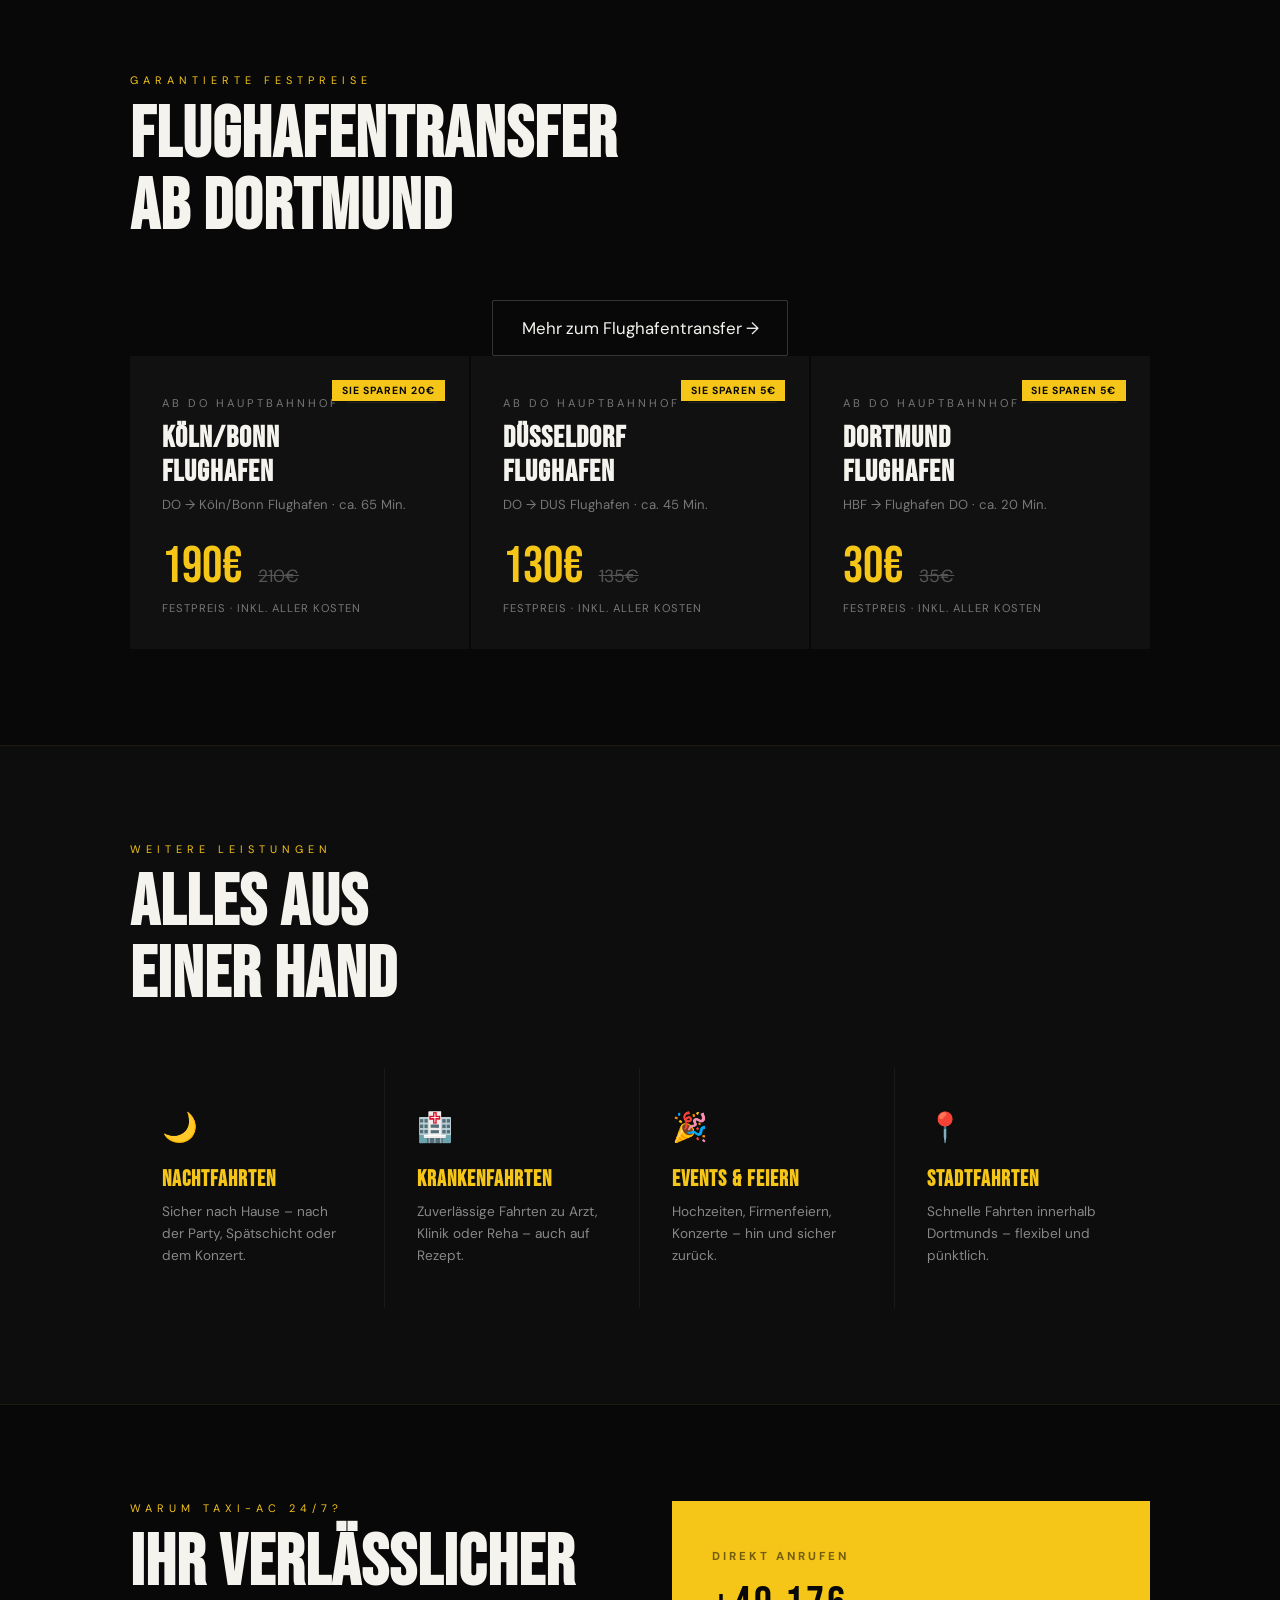
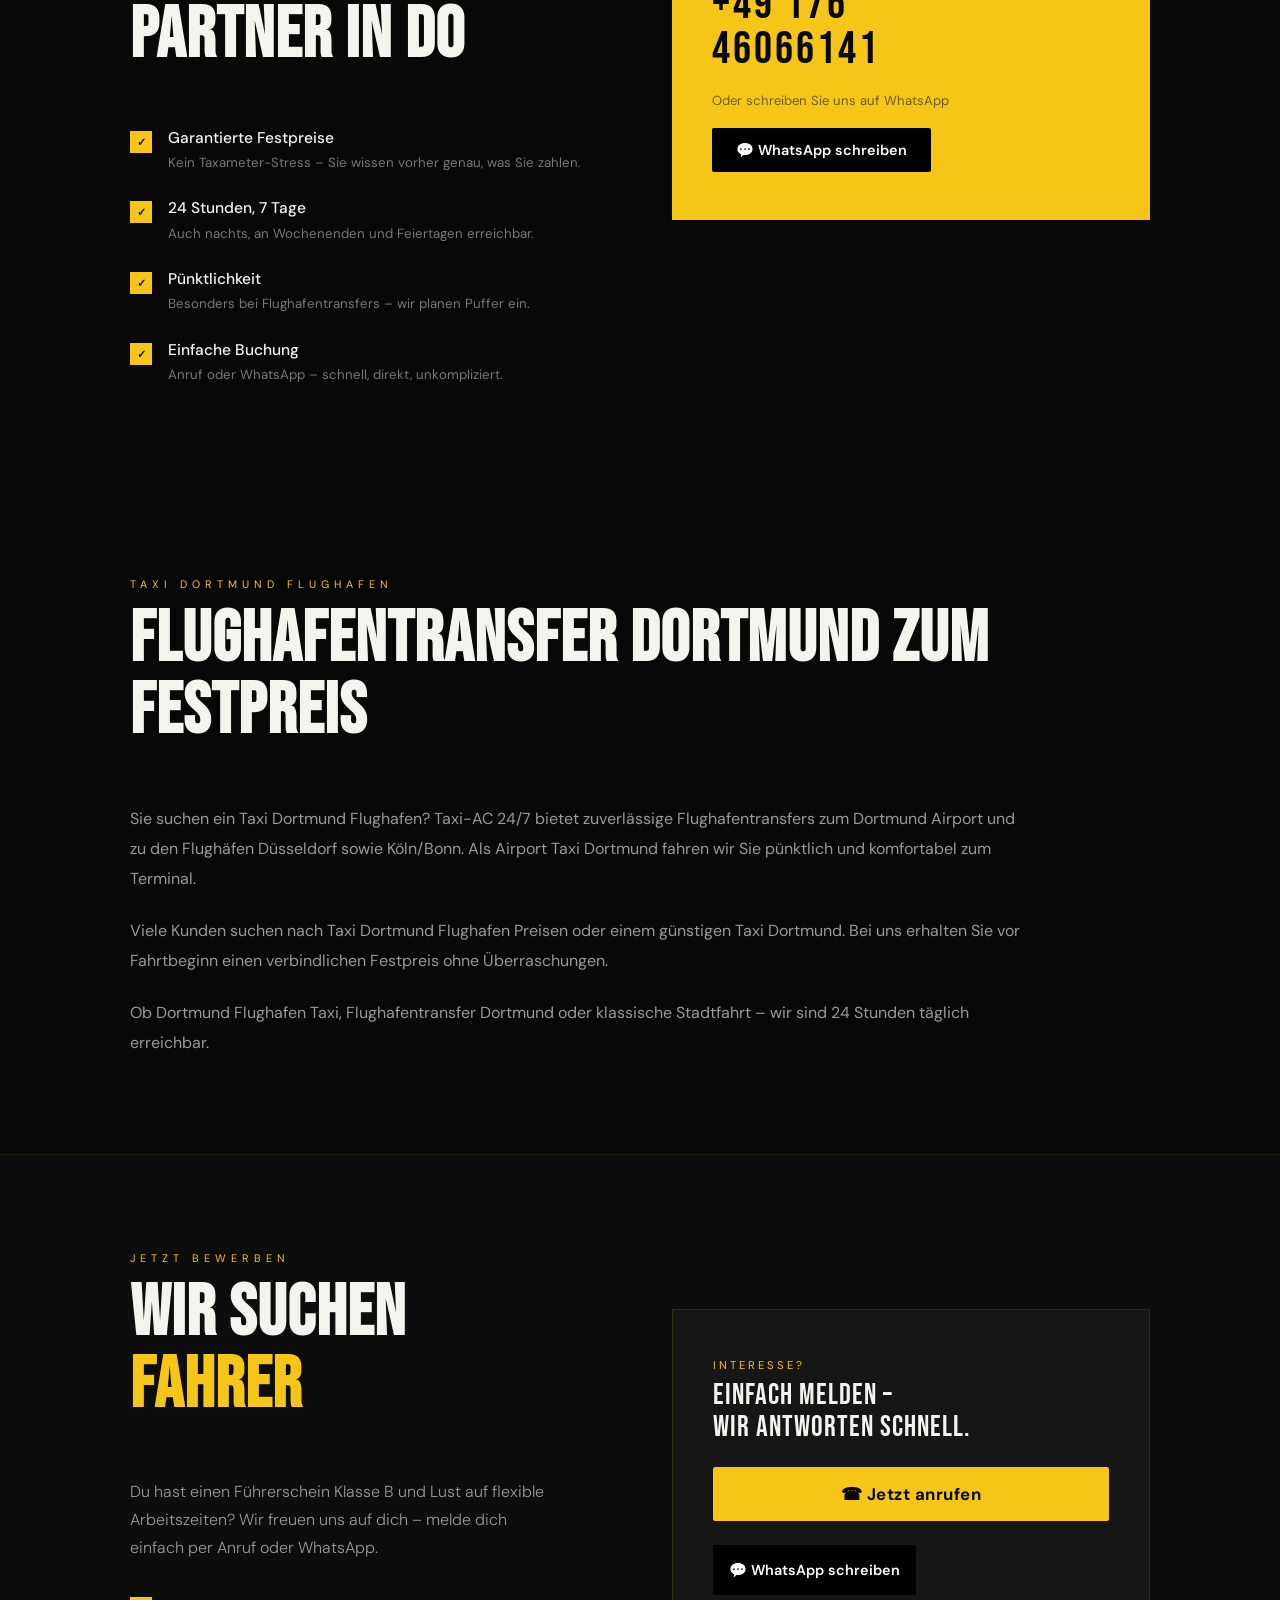
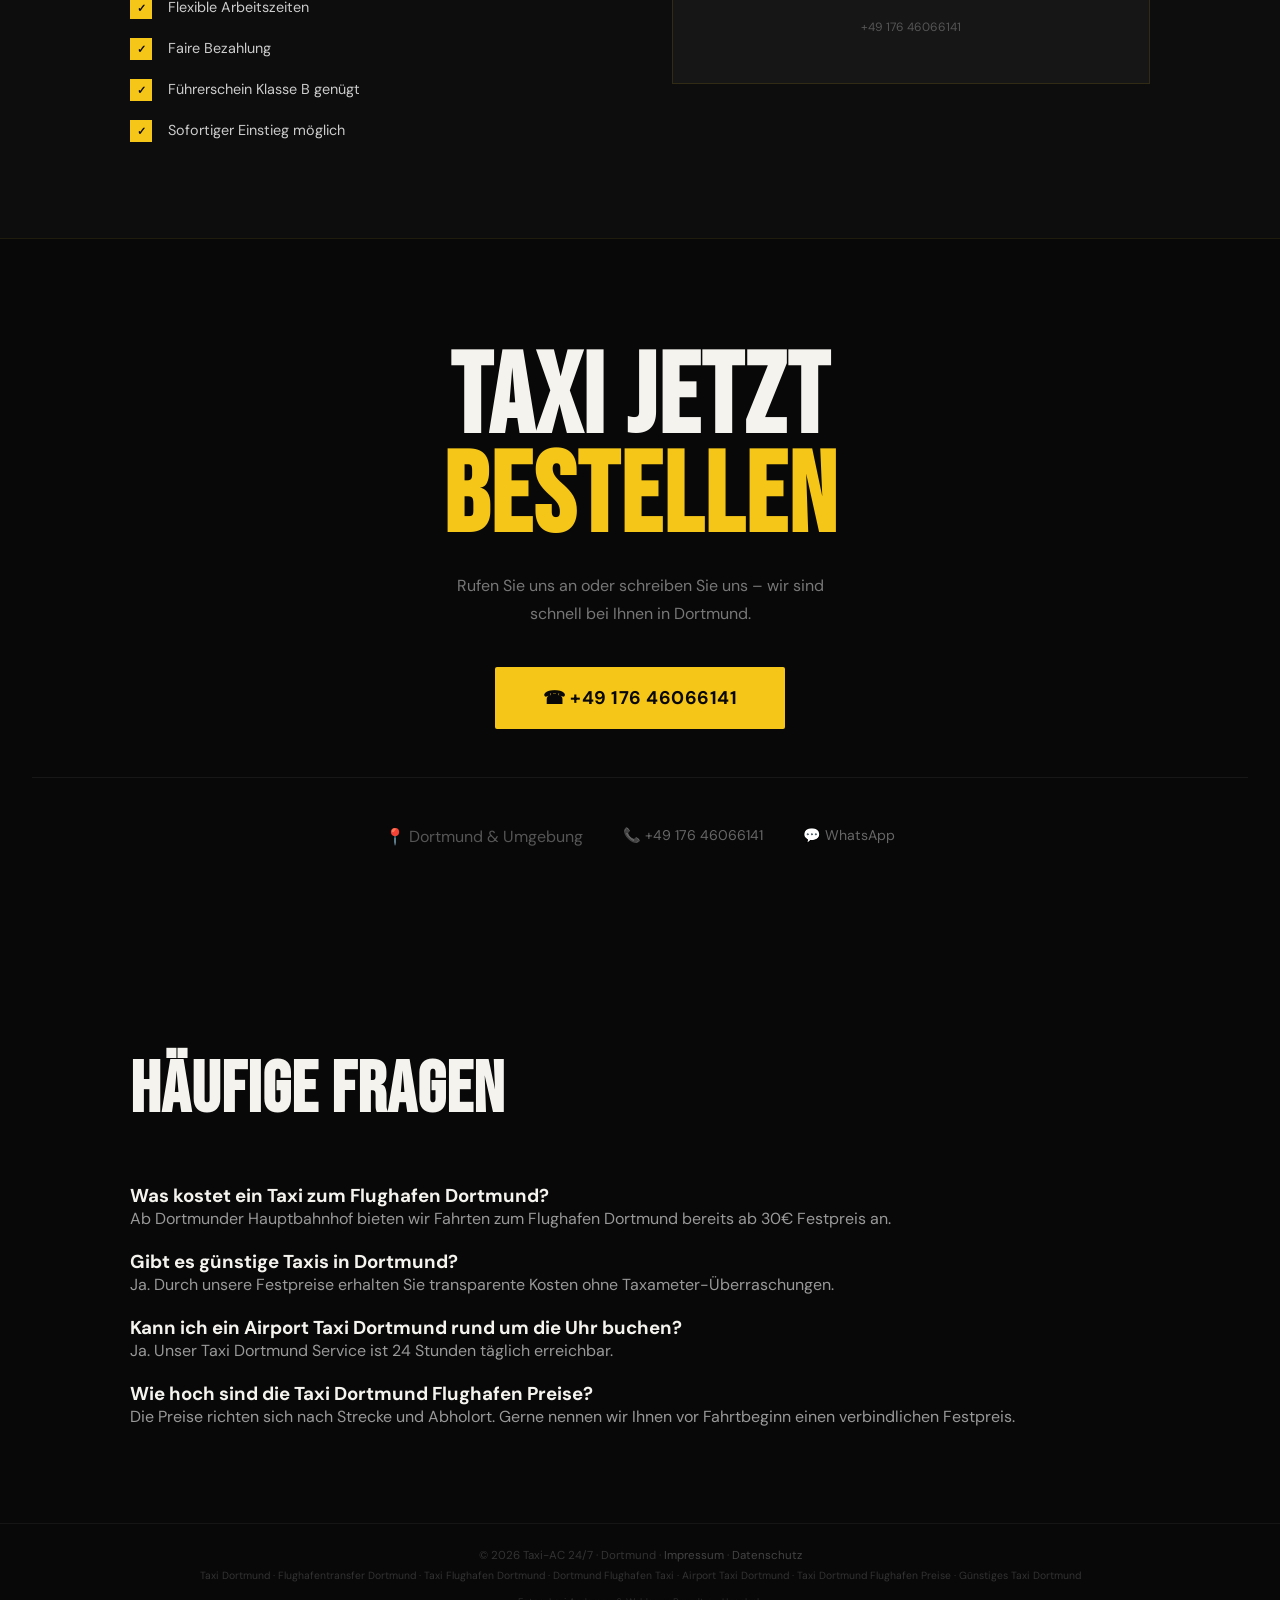
==== commit 31f06caa: "Update index.html" ====
--- a/index.html
+++ b/index.html
@@ -424,6 +424,11 @@
     <div class="section">
       <p class="sec-label">Garantierte Festpreise</p>
       <h2 class="sec-title">Flughafentransfer<br>ab Dortmund</h2>
+      <div style="margin-top:40px;text-align:center;">
+  <a href="/flughafentransfer-dortmund.html" class="btn-secondary">
+    Mehr zum Flughafentransfer →
+  </a>
+</div>
       <div class="prices-grid">
 
         <div class="price-card">
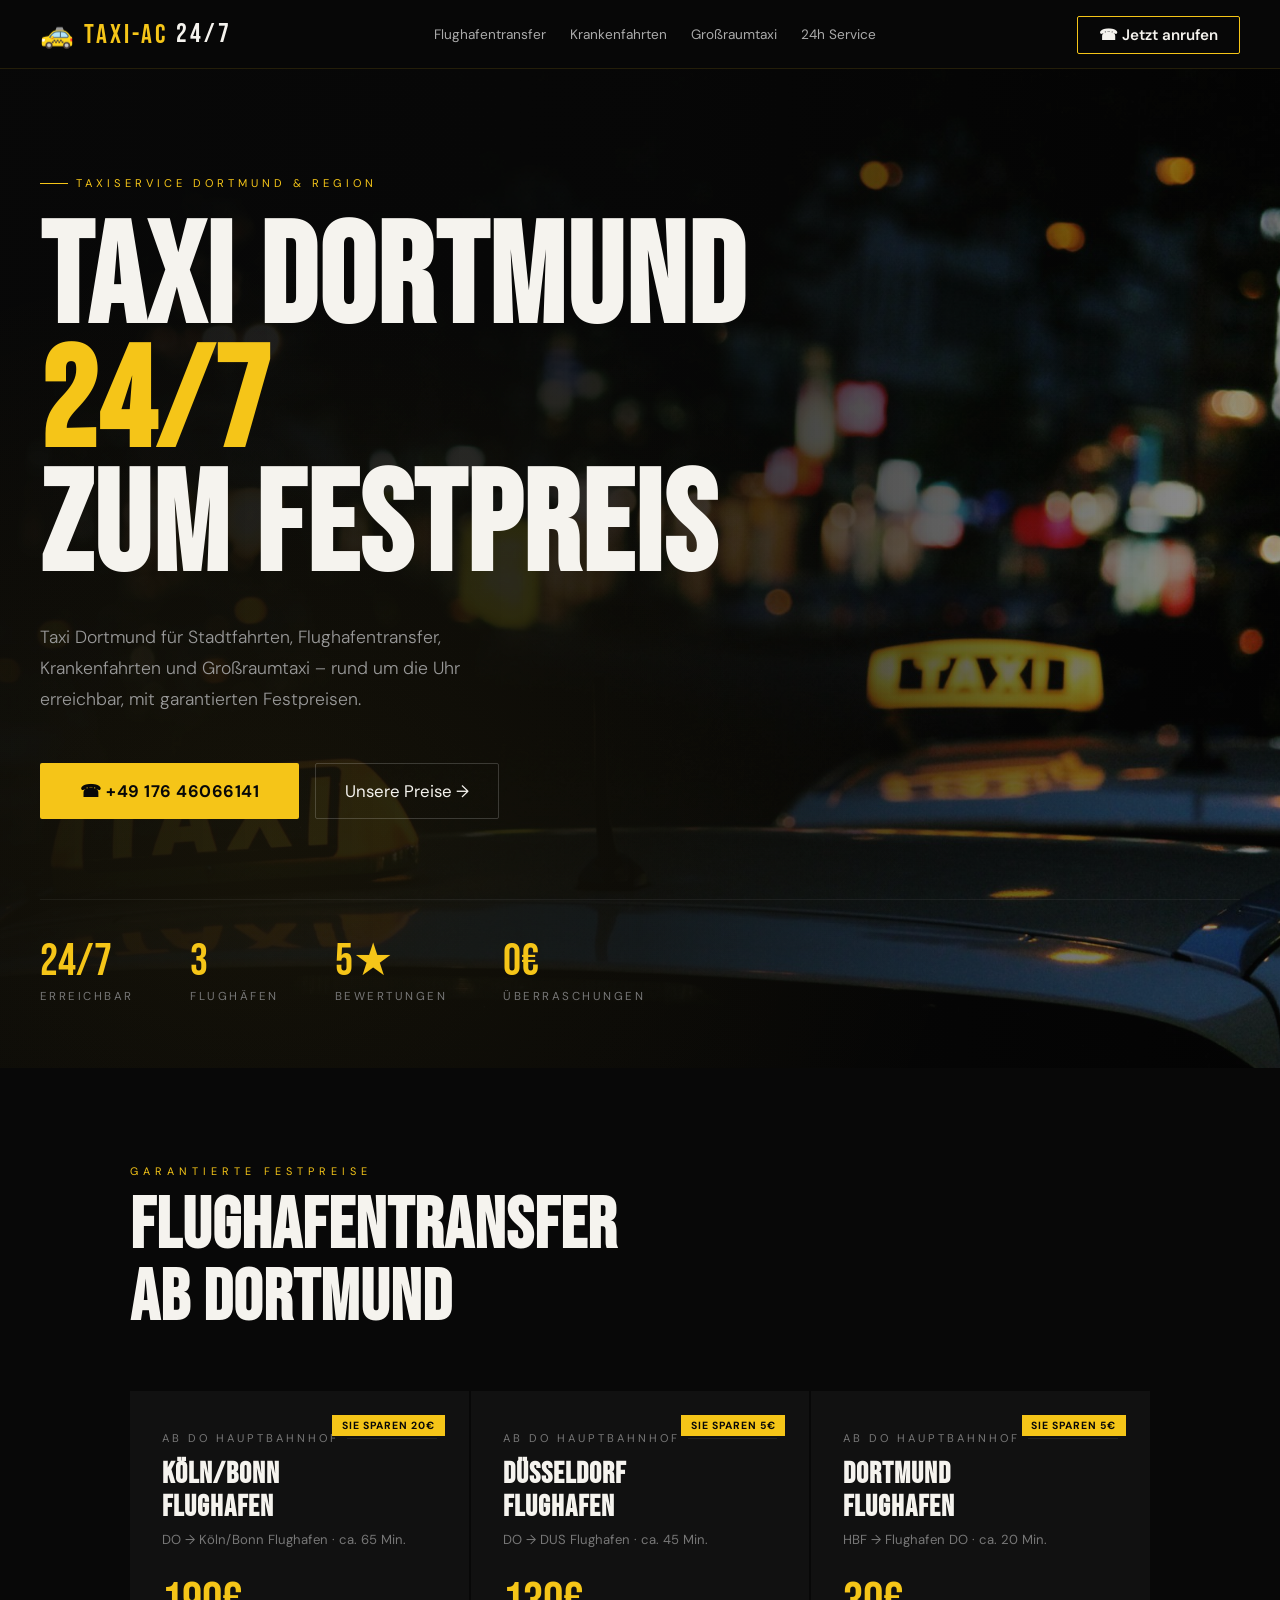
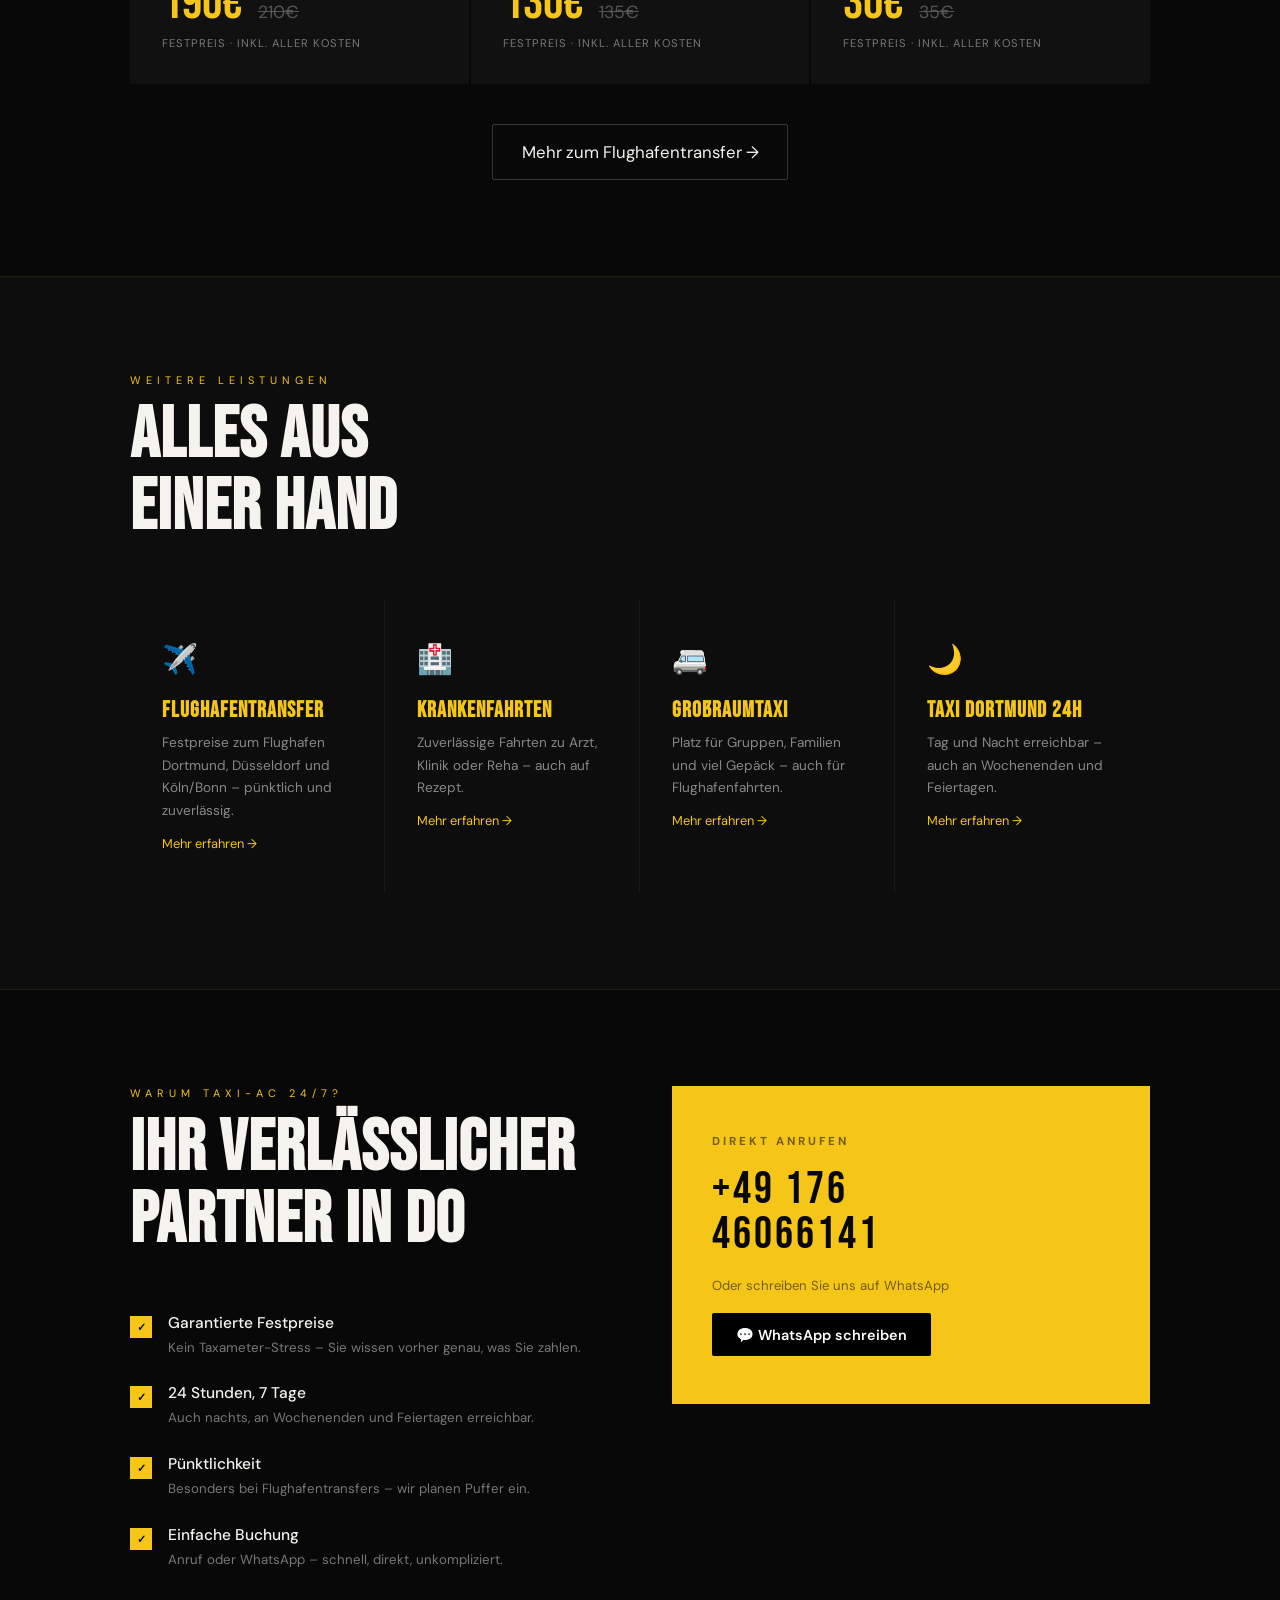
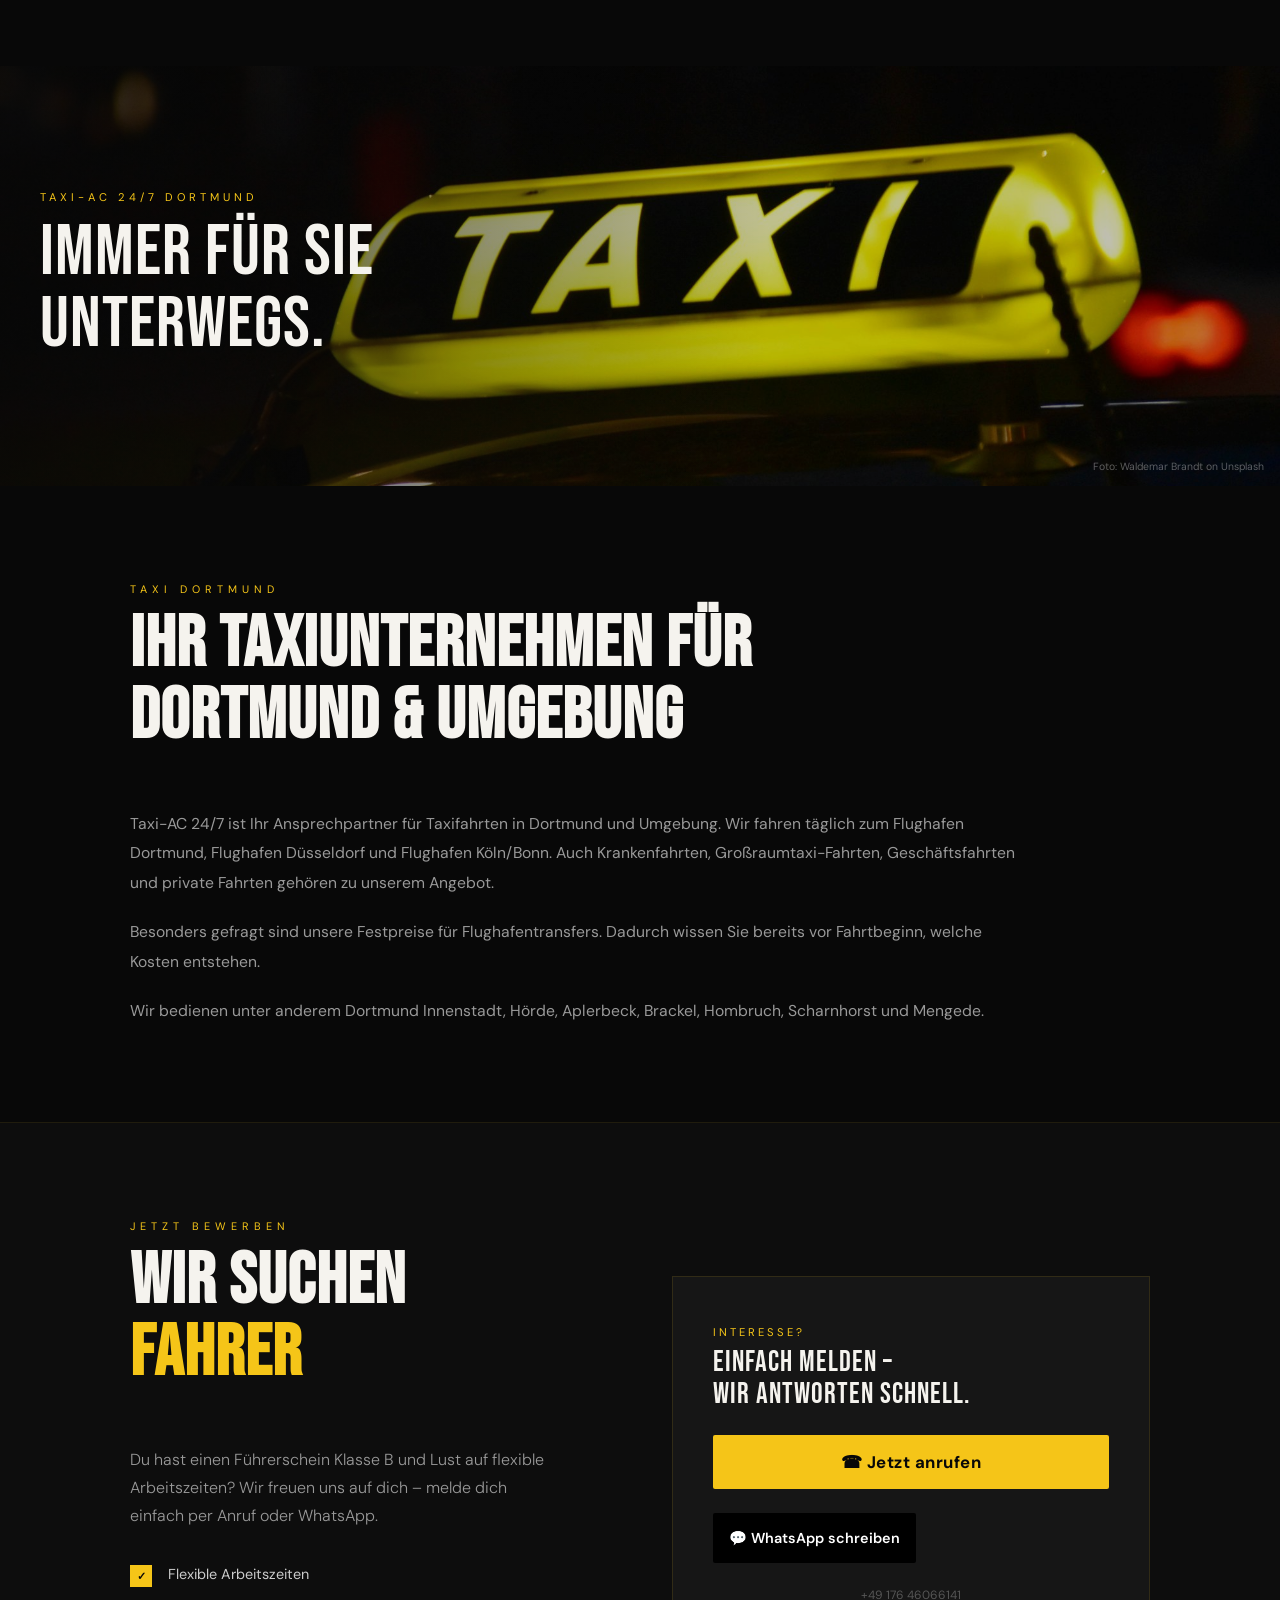
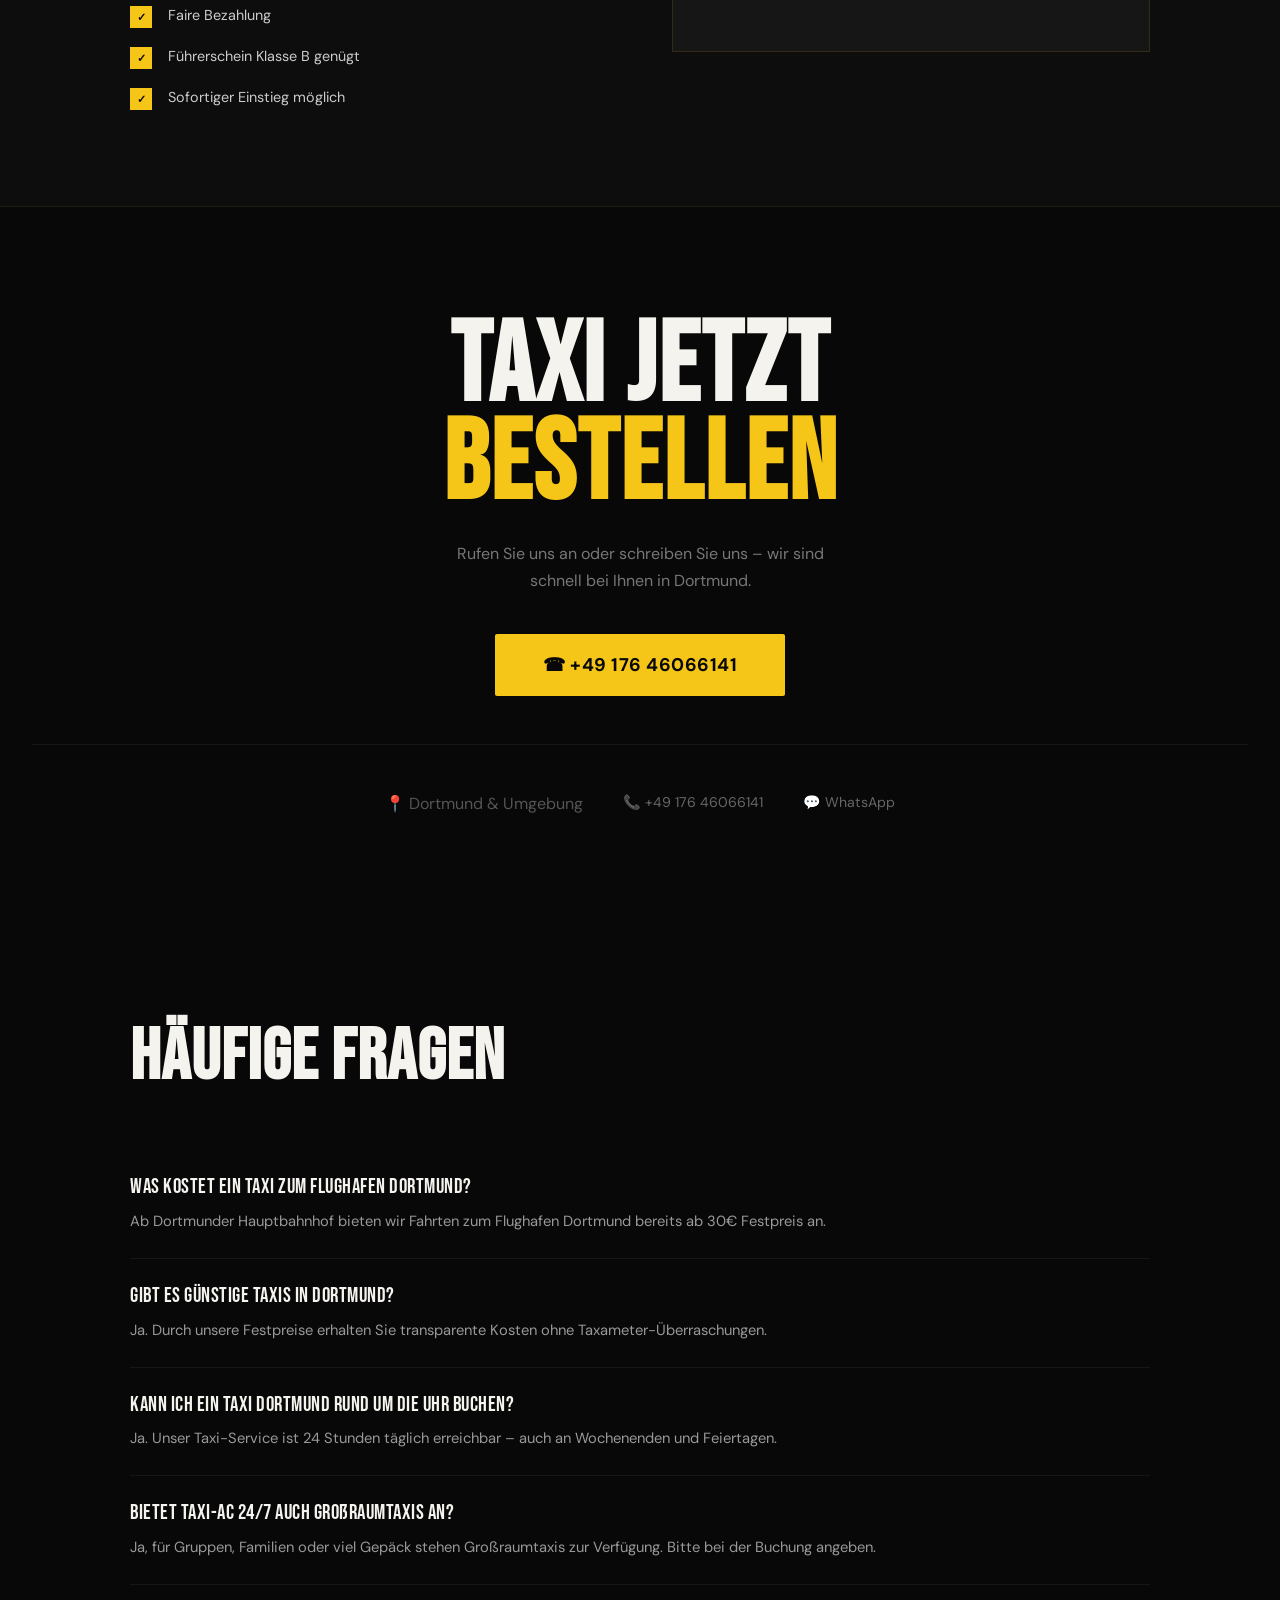
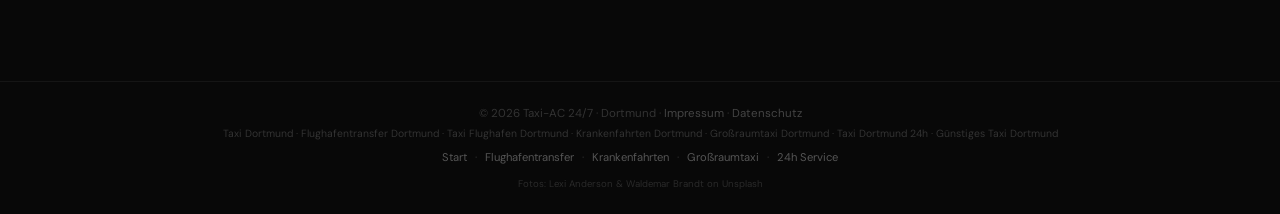
==== commit b5449e32: "Add files via upload" ====
--- a/index.html
+++ b/index.html
@@ -4,26 +4,29 @@
   <meta charset="UTF-8">
   <meta name="viewport" content="width=device-width, initial-scale=1.0">
   <title>Taxi Dortmund 24h | Flughafentransfer, Krankenfahrten & Festpreise</title>
-  <meta name="description" content="Taxi Dortmund rund um die Uhr. Flughafentransfer zum Flughafen Dortmund, Düsseldorf und Köln/Bonn. Krankenfahrten, Stadtfahrten und Festpreise. Jetzt anrufen oder per WhatsApp buchen.">
-  <link rel="canonical" href="https://www.taxikreisdortmund.de">
-  <meta property="og:title" content="Taxi-AC 24/7 Dortmund – Flughafentransfer zu Festpreisen">
-  <meta property="og:description" content="Flughafentransfer ab Dortmund: Köln/Bonn 190€, Düsseldorf 130€, Dortmund Flughafen 30€. 24/7 erreichbar.">
-  <meta property="og:url" content="https://www.taxikreisdortmund.de">
+  <meta name="description" content="Taxi Dortmund rund um die Uhr: Flughafentransfer zum Festpreis (Köln/Bonn 190€, Düsseldorf 130€, Dortmund 30€), Krankenfahrten, Großraumtaxi und Stadtfahrten. Jetzt anrufen oder per WhatsApp buchen.">
+  <meta name="keywords" content="Taxi Dortmund, Taxi Dortmund 24h, Flughafentransfer Dortmund, Krankenfahrten Dortmund, Großraumtaxi Dortmund, Taxi Dortmund Flughafen Preise">
+  <link rel="canonical" href="https://www.taxikreisdortmund.de/">
+  <meta property="og:title" content="Taxi-AC 24/7 Dortmund – Flughafentransfer, Krankenfahrten & Großraumtaxi">
+  <meta property="og:description" content="Taxi Dortmund 24h erreichbar. Flughafentransfer zu Festpreisen, Krankenfahrten, Großraumtaxi und mehr.">
+  <meta property="og:url" content="https://www.taxikreisdortmund.de/">
   <meta property="og:type" content="website">
 
-  <!-- Favicon: Taxi-Emoji als SVG -->
   <link rel="icon" href="/favicon.svg" type="image/svg+xml">
-
-  <!-- Strukturierte Daten: Taxi-Unternehmen mit Telefon + Bewertung -->
+  <link rel="preconnect" href="https://fonts.googleapis.com">
+  <link href="https://fonts.googleapis.com/css2?family=Bebas+Neue&family=DM+Sans:ital,wght@0,300;0,400;0,500;0,700;1,300&display=swap" rel="stylesheet">
+  <link rel="stylesheet" href="/style.css">
+
+  <!-- Strukturierte Daten: Taxi-Unternehmen -->
   <script type="application/ld+json">
   {
     "@context": "https://schema.org",
     "@type": "TaxiService",
     "name": "Taxi-AC 24/7",
-    "url": "https://www.taxikreisdortmund.de",
+    "url": "https://www.taxikreisdortmund.de/",
     "telephone": "+4917646066141",
     "priceRange": "€€",
-    "description": "Taxi Dortmund, Flughafentransfer Dortmund Flughafen, Airport Taxi Dortmund und Festpreisfahrten rund um die Uhr.",
+    "description": "Taxi Dortmund, Flughafentransfer Dortmund Flughafen, Krankenfahrten, Großraumtaxi und Festpreisfahrten rund um die Uhr.",
     "address": {
       "@type": "PostalAddress",
       "addressLocality": "Dortmund",
@@ -48,365 +51,67 @@
       "worstRating": "1",
       "ratingCount": "27"
     },
-    "areaServed": [
-      "Dortmund", "Köln", "Bonn", "Düsseldorf"
-    ],
+    "areaServed": ["Dortmund", "Köln", "Bonn", "Düsseldorf"],
     "hasOfferCatalog": {
       "@type": "OfferCatalog",
       "name": "Flughafentransfer Festpreise",
       "itemListElement": [
-        {
-          "@type": "Offer",
-          "name": "Transfer Köln/Bonn Flughafen",
-          "price": "190",
-          "priceCurrency": "EUR"
-        },
-        {
-          "@type": "Offer",
-          "name": "Transfer Düsseldorf Flughafen",
-          "price": "130",
-          "priceCurrency": "EUR"
-        },
-        {
-          "@type": "Offer",
-          "name": "Transfer Dortmund Flughafen",
-          "price": "30",
-          "priceCurrency": "EUR"
-        }
+        { "@type": "Offer", "name": "Transfer Köln/Bonn Flughafen", "price": "190", "priceCurrency": "EUR" },
+        { "@type": "Offer", "name": "Transfer Düsseldorf Flughafen", "price": "130", "priceCurrency": "EUR" },
+        { "@type": "Offer", "name": "Transfer Dortmund Flughafen", "price": "30", "priceCurrency": "EUR" }
       ]
     }
   }
   </script>
+
   <script type="application/ld+json">
-{
- "@context":"https://schema.org",
- "@type":"FAQPage",
- "mainEntity":[
   {
-   "@type":"Question",
-   "name":"Was kostet ein Taxi zum Flughafen Dortmund?",
-   "acceptedAnswer":{
-    "@type":"Answer",
-    "text":"Ab Dortmunder Hauptbahnhof bieten wir Fahrten zum Flughafen Dortmund bereits ab 30 Euro Festpreis an."
-   }
-  },
-  {
-   "@type":"Question",
-   "name":"Kann ich ein Taxi rund um die Uhr buchen?",
-   "acceptedAnswer":{
-    "@type":"Answer",
-    "text":"Ja, unser Taxi-Service ist 24 Stunden täglich erreichbar."
-   }
+    "@context": "https://schema.org",
+    "@type": "FAQPage",
+    "mainEntity": [
+      {
+        "@type": "Question",
+        "name": "Was kostet ein Taxi zum Flughafen Dortmund?",
+        "acceptedAnswer": { "@type": "Answer", "text": "Ab Dortmunder Hauptbahnhof bieten wir Fahrten zum Flughafen Dortmund bereits ab 30 Euro Festpreis an." }
+      },
+      {
+        "@type": "Question",
+        "name": "Gibt es günstige Taxis in Dortmund?",
+        "acceptedAnswer": { "@type": "Answer", "text": "Ja. Durch unsere Festpreise erhalten Sie transparente Kosten ohne Taxameter-Überraschungen." }
+      },
+      {
+        "@type": "Question",
+        "name": "Kann ich ein Taxi Dortmund rund um die Uhr buchen?",
+        "acceptedAnswer": { "@type": "Answer", "text": "Ja, unser Taxi-Service ist 24 Stunden täglich erreichbar, auch an Wochenenden und Feiertagen." }
+      },
+      {
+        "@type": "Question",
+        "name": "Bietet Taxi-AC 24/7 auch Großraumtaxis an?",
+        "acceptedAnswer": { "@type": "Answer", "text": "Ja, für Gruppen, Familien oder viel Gepäck stehen Großraumtaxis zur Verfügung." }
+      }
+    ]
   }
- ]
-}
-</script>
-  <section class="section">
-
-<p class="sec-label">Taxi Dortmund</p>
-
-<h2 class="sec-title">
-Taxi Dortmund für Flughafentransfer,
-Krankenfahrten und Stadtfahrten
-</h2>
-
-<p style="color:#999;line-height:1.9;">
-Taxi-AC 24/7 ist Ihr Ansprechpartner für Taxifahrten in Dortmund und Umgebung.
-Wir fahren täglich zum Flughafen Dortmund, Flughafen Düsseldorf und Flughafen Köln/Bonn.
-Auch Krankenfahrten, Geschäftsfahrten und private Fahrten gehören zu unserem Angebot.
-</p>
-
-<p style="color:#999;line-height:1.9;">
-Besonders gefragt sind unsere Festpreise für Flughafentransfers. Dadurch wissen
-Sie bereits vor Fahrtbeginn, welche Kosten entstehen.
-</p>
-
-<p style="color:#999;line-height:1.9;">
-Wir bedienen unter anderem Dortmund Innenstadt, Hörde, Aplerbeck,
-Brackel, Hombruch, Scharnhorst und Mengede.
-</p>
-
-</section>
-  <link rel="preconnect" href="https://fonts.googleapis.com">
-  <link href="https://fonts.googleapis.com/css2?family=Bebas+Neue&family=DM+Sans:ital,wght@0,300;0,400;0,500;0,700;1,300&display=swap" rel="stylesheet">
-  <style>
-    *, *::before, *::after { box-sizing: border-box; margin: 0; padding: 0; }
-
-    :root {
-      --black: #080808;
-      --yellow: #f5c518;
-      --yellow-dark: #d4a800;
-      --white: #f5f3ee;
-      --gray: #777;
-      --card-bg: #111;
-    }
-
-    html { scroll-behavior: smooth; }
-    body {
-      font-family: 'DM Sans', sans-serif;
-      background: var(--black);
-      color: var(--white);
-      overflow-x: hidden;
-    }
-
-    /* NAV */
-    nav {
-      position: fixed; top: 0; width: 100%; z-index: 100;
-      display: flex; justify-content: space-between; align-items: center;
-      padding: 1.1rem 2.5rem;
-      background: rgba(8,8,8,0.92);
-      backdrop-filter: blur(12px);
-      border-bottom: 1px solid rgba(245,197,24,0.12);
-    }
-    .logo {
-      font-family: 'Bebas Neue', sans-serif;
-      font-size: 1.7rem; letter-spacing: 3px; color: var(--yellow);
-      display: flex; align-items: center; gap: 0.5rem;
-    }
-    .logo span { color: var(--white); }
-    .nav-tel a {
-      color: var(--white); text-decoration: none;
-      font-weight: 600; font-size: 0.95rem;
-      border: 1px solid var(--yellow);
-      padding: 0.5rem 1.3rem; border-radius: 2px;
-      transition: all 0.2s;
-    }
-    .nav-tel a:hover { background: var(--yellow); color: var(--black); }
-
-    /* HERO */
-    .hero {
-      min-height: 100vh;
-      display: flex; flex-direction: column; justify-content: center;
-      padding: 9rem 2.5rem 4rem;
-      position: relative; overflow: hidden;
-      background:
-        linear-gradient(to right, rgba(8,8,8,0.97) 0%, rgba(8,8,8,0.85) 50%, rgba(8,8,8,0.4) 100%),
-        url('hero.jpg') center/cover no-repeat;
-    }
-    .hero::before {
-      content: '';
-      position: absolute; inset: 0;
-      background: radial-gradient(ellipse at 20% 80%, rgba(245,197,24,0.06) 0%, transparent 50%);
-      pointer-events: none;
-    }
-    .hero-tag {
-      display: inline-flex; align-items: center; gap: 0.5rem;
-      font-size: 0.7rem; letter-spacing: 4px; text-transform: uppercase;
-      color: var(--yellow); margin-bottom: 1.8rem;
-      opacity: 0; animation: fadeUp 0.6s 0.2s forwards;
-    }
-    .hero-tag::before {
-      content: ''; display: block;
-      width: 28px; height: 1px; background: var(--yellow);
-    }
-    .hero h1 {
-      font-family: 'Bebas Neue', sans-serif;
-      font-size: clamp(3.8rem, 11vw, 9.5rem);
-      line-height: 0.88; letter-spacing: 2px;
-      max-width: 860px;
-      opacity: 0; animation: fadeUp 0.6s 0.35s forwards;
-    }
-    .hero h1 .accent { color: var(--yellow); }
-    .hero-sub {
-      margin-top: 2rem;
-      font-size: 1.1rem; color: #999;
-      max-width: 460px; line-height: 1.75; font-weight: 300;
-      opacity: 0; animation: fadeUp 0.6s 0.55s forwards;
-    }
-    .hero-cta {
-      margin-top: 3rem;
-      display: flex; gap: 1rem; flex-wrap: wrap;
-      opacity: 0; animation: fadeUp 0.6s 0.75s forwards;
-    }
-    .btn-primary {
-      background: var(--yellow); color: var(--black);
-      font-weight: 700; font-size: 1.05rem;
-      padding: 1rem 2.5rem; text-decoration: none; border-radius: 2px;
-      transition: transform 0.15s, background 0.15s; letter-spacing: 0.5px;
-      display: inline-flex; align-items: center; gap: 0.5rem;
-    }
-    .btn-primary:hover { background: var(--yellow-dark); transform: translateY(-2px); }
-    .btn-secondary {
-      color: var(--white); font-size: 1.05rem;
-      padding: 1rem 1.8rem; text-decoration: none;
-      border: 1px solid rgba(255,255,255,0.18); border-radius: 2px;
-      transition: all 0.2s; display: inline-flex; align-items: center; gap: 0.5rem;
-    }
-    .btn-secondary:hover { border-color: var(--yellow); color: var(--yellow); }
-    .hero-stats {
-      margin-top: 5rem;
-      display: flex; gap: 3.5rem; flex-wrap: wrap;
-      border-top: 1px solid rgba(255,255,255,0.06);
-      padding-top: 2.5rem;
-      opacity: 0; animation: fadeUp 0.6s 0.95s forwards;
-    }
-    .stat { display: flex; flex-direction: column; }
-    .stat-n {
-      font-family: 'Bebas Neue', sans-serif;
-      font-size: 2.8rem; color: var(--yellow); line-height: 1;
-    }
-    .stat-l { font-size: 0.72rem; color: var(--gray); text-transform: uppercase; letter-spacing: 2.5px; margin-top: 0.3rem; }
-
-    /* SECTIONS */
-    .section { padding: 6rem 2.5rem; max-width: 1100px; margin: 0 auto; }
-    .sec-label { font-size: 0.68rem; letter-spacing: 5px; text-transform: uppercase; color: var(--yellow); margin-bottom: 0.8rem; }
-    .sec-title {
-      font-family: 'Bebas Neue', sans-serif;
-      font-size: clamp(2.5rem, 6vw, 4.5rem);
-      letter-spacing: 1px; line-height: 1; margin-bottom: 3.5rem;
-    }
-
-    /* PRICES */
-    .prices-grid {
-      display: grid;
-      grid-template-columns: repeat(auto-fit, minmax(300px, 1fr));
-      gap: 2px;
-    }
-    .price-card {
-      background: var(--card-bg);
-      padding: 2.5rem 2rem 2rem;
-      position: relative; overflow: hidden;
-      border-bottom: 2px solid transparent;
-      transition: border-color 0.2s, background 0.2s;
-    }
-    .price-card:hover { background: #161616; border-bottom-color: var(--yellow); }
-    .price-card .route-from {
-      font-size: 0.7rem; letter-spacing: 3px; text-transform: uppercase;
-      color: var(--gray); margin-bottom: 0.8rem;
-      display: flex; align-items: center; gap: 0.5rem;
-    }
-    .price-card .route-from::after {
-      content: ''; flex: 1; height: 1px; background: rgba(255,255,255,0.07);
-    }
-    .price-card h3 {
-      font-family: 'Bebas Neue', sans-serif;
-      font-size: 1.9rem; letter-spacing: 1px;
-      color: var(--white); margin-bottom: 0.4rem; line-height: 1.1;
-    }
-    .price-card .dest { font-size: 0.82rem; color: var(--gray); margin-bottom: 1.8rem; }
-    .price-row { display: flex; align-items: baseline; gap: 1rem; }
-    .price-new { font-family: 'Bebas Neue', sans-serif; font-size: 3.2rem; color: var(--yellow); line-height: 1; }
-    .price-old { font-size: 1.1rem; color: #555; text-decoration: line-through; }
-    .price-label { font-size: 0.7rem; color: var(--gray); margin-top: 0.5rem; letter-spacing: 1px; text-transform: uppercase; }
-    .badge-save {
-      position: absolute; top: 1.5rem; right: 1.5rem;
-      background: var(--yellow); color: var(--black);
-      font-size: 0.65rem; font-weight: 700;
-      padding: 0.25rem 0.6rem; letter-spacing: 1px; text-transform: uppercase;
-    }
-
-    /* SERVICES */
-    .services-stripe { background: #0d0d0d; border-top: 1px solid rgba(245,197,24,0.08); border-bottom: 1px solid rgba(245,197,24,0.08); }
-    .services-grid {
-      display: grid;
-      grid-template-columns: repeat(auto-fit, minmax(220px, 1fr));
-    }
-    .service-card {
-      padding: 2.5rem 2rem;
-      border-right: 1px solid rgba(255,255,255,0.05);
-      transition: background 0.2s;
-    }
-    .service-card:last-child { border-right: none; }
-    .service-card:hover { background: #111; }
-    .service-icon { font-size: 1.8rem; margin-bottom: 1.2rem; }
-    .service-card h3 {
-      font-family: 'Bebas Neue', sans-serif;
-      font-size: 1.4rem; letter-spacing: 1px;
-      color: var(--yellow); margin-bottom: 0.5rem;
-    }
-    .service-card p { color: #888; font-size: 0.85rem; line-height: 1.65; }
-
-    /* WHY */
-    .why-wrap { display: grid; grid-template-columns: 1fr 1fr; gap: 4rem; align-items: start; }
-    @media (max-width: 720px) { .why-wrap { grid-template-columns: 1fr; gap: 2.5rem; } }
-    .why-list { list-style: none; display: flex; flex-direction: column; gap: 1.6rem; }
-    .why-list li { display: flex; gap: 1rem; align-items: flex-start; }
-    .check-box {
-      min-width: 22px; height: 22px;
-      background: var(--yellow); color: var(--black);
-      display: flex; align-items: center; justify-content: center;
-      font-size: 0.7rem; font-weight: 800; margin-top: 3px;
-    }
-    .why-text strong { display: block; margin-bottom: 0.2rem; font-weight: 500; font-size: 0.97rem; }
-    .why-text span { font-size: 0.83rem; color: var(--gray); line-height: 1.5; }
-
-    .cta-box {
-      background: var(--yellow); color: var(--black);
-      padding: 3rem 2.5rem;
-      display: flex; flex-direction: column; gap: 1.2rem;
-    }
-    .cta-box .cta-label { font-size: 0.72rem; font-weight: 700; text-transform: uppercase; letter-spacing: 3px; opacity: 0.55; }
-    .cta-box .cta-tel {
-      font-family: 'Bebas Neue', sans-serif;
-      font-size: clamp(2rem, 5vw, 2.8rem);
-      letter-spacing: 3px; line-height: 1;
-      text-decoration: none; color: var(--black); word-break: break-all;
-    }
-    .cta-box .cta-tel:hover { opacity: 0.75; }
-    .cta-box .cta-sub { font-size: 0.82rem; opacity: 0.55; }
-    .wa-btn {
-      display: inline-flex; align-items: center; gap: 0.5rem;
-      background: #000; color: #fff;
-      padding: 0.8rem 1.5rem; text-decoration: none;
-      font-size: 0.9rem; font-weight: 600; border-radius: 2px;
-      transition: opacity 0.2s; width: fit-content;
-    }
-    .wa-btn:hover { opacity: 0.8; }
-
-    /* BOTTOM CTA */
-    .bottom-cta { text-align: center; padding: 7rem 2rem; }
-    .bottom-cta h2 {
-      font-family: 'Bebas Neue', sans-serif;
-      font-size: clamp(3rem, 9vw, 7rem);
-      letter-spacing: 2px; line-height: 0.88; margin-bottom: 1.5rem;
-    }
-    .bottom-cta h2 span { color: var(--yellow); }
-    .bottom-cta p { color: var(--gray); max-width: 400px; margin: 0 auto 2.5rem; line-height: 1.7; }
-    .contact-row {
-      display: flex; justify-content: center; gap: 2.5rem; flex-wrap: wrap;
-      margin-top: 3rem; padding-top: 3rem;
-      border-top: 1px solid rgba(255,255,255,0.06);
-    }
-    .contact-row a { color: #666; text-decoration: none; font-size: 0.88rem; }
-    .contact-row a:hover { color: var(--yellow); }
-
-    footer {
-      border-top: 1px solid rgba(255,255,255,0.05);
-      padding: 1.5rem 2rem; text-align: center;
-      font-size: 0.72rem; color: #333;
-    }
-    footer a { color: #444; text-decoration: none; }
-    footer a:hover { color: var(--gray); }
-
-    @keyframes fadeUp {
-      from { opacity: 0; transform: translateY(22px); }
-      to   { opacity: 1; transform: translateY(0); }
-    }
-
-    @media (max-width: 540px) {
-      nav { padding: 1rem 1.2rem; }
-      .hero { padding: 7.5rem 1.3rem 3rem; }
-      .section { padding: 4rem 1.3rem; }
-      .hero-stats { gap: 2rem; }
-      .cta-box { padding: 2rem 1.5rem; }
-      .service-card { border-right: none; border-bottom: 1px solid rgba(255,255,255,0.05); }
-      .fahrer-grid { grid-template-columns: 1fr !important; gap: 2rem !important; }
-    }
-  </style>
+  </script>
 </head>
 <body>
 
   <nav>
-    <div class="logo">🚕 Taxi-AC <span>24/7</span></div>
+    <a href="/" class="logo">🚕 Taxi-AC <span>24/7</span></a>
+    <div class="nav-links">
+      <a href="/flughafentransfer-dortmund.html">Flughafentransfer</a>
+      <a href="/krankenfahrten-dortmund.html">Krankenfahrten</a>
+      <a href="/grossraumtaxi-dortmund.html">Großraumtaxi</a>
+      <a href="/taxi-dortmund-24h.html">24h Service</a>
+    </div>
     <div class="nav-tel"><a href="tel:+4917646066141">☎ Jetzt anrufen</a></div>
   </nav>
 
   <section class="hero">
     <p class="hero-tag">Taxiservice Dortmund &amp; Region</p>
-    <h1>Taxi Dortmund<br><span class="accent">Flughafentransfer</span><br>zum Festpreis</h1>
+    <h1>Taxi Dortmund<br><span class="accent">24/7</span><br>zum Festpreis</h1>
     <p class="hero-sub">
-    Taxi Dortmund für Stadtfahrten, Flughafentransfer Dortmund Flughafen,
-    Airport Taxi Dortmund und Fahrten zu Festpreisen. Rund um die Uhr erreichbar.
+      Taxi Dortmund für Stadtfahrten, Flughafentransfer, Krankenfahrten und Großraumtaxi –
+      rund um die Uhr erreichbar, mit garantierten Festpreisen.
     </p>
     <div class="hero-cta">
       <a href="tel:+4917646066141" class="btn-primary">☎ +49 176 46066141</a>
@@ -424,11 +129,6 @@
     <div class="section">
       <p class="sec-label">Garantierte Festpreise</p>
       <h2 class="sec-title">Flughafentransfer<br>ab Dortmund</h2>
-      <div style="margin-top:40px;text-align:center;">
-  <a href="/flughafentransfer-dortmund.html" class="btn-secondary">
-    Mehr zum Flughafentransfer →
-  </a>
-</div>
       <div class="prices-grid">
 
         <div class="price-card">
@@ -468,6 +168,9 @@
         </div>
 
       </div>
+      <div style="margin-top:2.5rem; text-align:center;">
+        <a href="/flughafentransfer-dortmund.html" class="btn-secondary">Mehr zum Flughafentransfer →</a>
+      </div>
     </div>
   </div>
 
@@ -477,24 +180,28 @@
       <h2 class="sec-title">Alles aus<br>einer Hand</h2>
       <div class="services-grid">
         <div class="service-card">
-          <div class="service-icon">🌙</div>
-          <h3>Nachtfahrten</h3>
-          <p>Sicher nach Hause – nach der Party, Spätschicht oder dem Konzert.</p>
+          <div class="service-icon">✈️</div>
+          <h3>Flughafentransfer</h3>
+          <p>Festpreise zum Flughafen Dortmund, Düsseldorf und Köln/Bonn – pünktlich und zuverlässig.</p>
+          <a href="/flughafentransfer-dortmund.html" class="card-link">Mehr erfahren →</a>
         </div>
         <div class="service-card">
           <div class="service-icon">🏥</div>
           <h3>Krankenfahrten</h3>
           <p>Zuverlässige Fahrten zu Arzt, Klinik oder Reha – auch auf Rezept.</p>
+          <a href="/krankenfahrten-dortmund.html" class="card-link">Mehr erfahren →</a>
         </div>
         <div class="service-card">
-          <div class="service-icon">🎉</div>
-          <h3>Events & Feiern</h3>
-          <p>Hochzeiten, Firmenfeiern, Konzerte – hin und sicher zurück.</p>
+          <div class="service-icon">🚐</div>
+          <h3>Großraumtaxi</h3>
+          <p>Platz für Gruppen, Familien und viel Gepäck – auch für Flughafenfahrten.</p>
+          <a href="/grossraumtaxi-dortmund.html" class="card-link">Mehr erfahren →</a>
         </div>
         <div class="service-card">
-          <div class="service-icon">📍</div>
-          <h3>Stadtfahrten</h3>
-          <p>Schnelle Fahrten innerhalb Dortmunds – flexibel und pünktlich.</p>
+          <div class="service-icon">🌙</div>
+          <h3>Taxi Dortmund 24h</h3>
+          <p>Tag und Nacht erreichbar – auch an Wochenenden und Feiertagen.</p>
+          <a href="/taxi-dortmund-24h.html" class="card-link">Mehr erfahren →</a>
         </div>
       </div>
     </div>
@@ -534,35 +241,42 @@
       </div>
     </div>
   </div>
-<section class="section">
-  <p class="sec-label">Taxi Dortmund Flughafen</p>
-
-  <h2 class="sec-title">
-    Flughafentransfer Dortmund zum Festpreis
-  </h2>
-
-  <p style="color:#999; line-height:1.9; max-width:900px;">
-    Sie suchen ein Taxi Dortmund Flughafen? Taxi-AC 24/7 bietet
-    zuverlässige Flughafentransfers zum Dortmund Airport und zu den Flughäfen
-    Düsseldorf sowie Köln/Bonn. Als Airport Taxi Dortmund fahren wir Sie
-    pünktlich und komfortabel zum Terminal.
-  </p>
-
-  <br>
-
-  <p style="color:#999; line-height:1.9; max-width:900px;">
-    Viele Kunden suchen nach Taxi Dortmund Flughafen Preisen oder einem
-    günstigen Taxi Dortmund. Bei uns erhalten Sie vor Fahrtbeginn einen
-    verbindlichen Festpreis ohne Überraschungen.
-  </p>
-
-  <br>
-
-  <p style="color:#999; line-height:1.9; max-width:900px;">
-    Ob Dortmund Flughafen Taxi, Flughafentransfer Dortmund oder klassische
-    Stadtfahrt – wir sind 24 Stunden täglich erreichbar.
-  </p>
-</section>
+
+  <!-- PHOTO SECTION -->
+  <div style="position:relative; height: 420px; overflow:hidden;">
+    <img src="taxi2.jpg" alt="Taxi Dortmund Nacht – Taxi-AC 24/7"
+      style="width:100%; height:100%; object-fit:cover; object-position:center 40%; display:block; filter: brightness(0.75);">
+    <div style="position:absolute; inset:0; background: linear-gradient(to right, rgba(8,8,8,0.7) 0%, transparent 60%); display:flex; align-items:center; padding: 0 2.5rem;">
+      <div>
+        <p style="font-size:0.7rem; letter-spacing:4px; text-transform:uppercase; color:#f5c518; margin-bottom:0.8rem;">Taxi-AC 24/7 Dortmund</p>
+        <p style="font-family:'Bebas Neue',sans-serif; font-size:clamp(2.5rem,6vw,4.5rem); line-height:1; letter-spacing:1px;">Immer für Sie<br>unterwegs.</p>
+      </div>
+    </div>
+    <p style="position:absolute; bottom:0.8rem; right:1rem; font-size:0.65rem; color:rgba(255,255,255,0.35);">
+      Foto: <a href="https://unsplash.com/@waldemarbrandt67w" target="_blank" rel="noopener" style="color:rgba(255,255,255,0.35); text-decoration:none;">Waldemar Brandt</a> on <a href="https://unsplash.com" target="_blank" rel="noopener" style="color:rgba(255,255,255,0.35); text-decoration:none;">Unsplash</a>
+    </p>
+  </div>
+
+  <section class="section">
+    <p class="sec-label">Taxi Dortmund</p>
+    <h2 class="sec-title">
+      Ihr Taxiunternehmen für<br>Dortmund &amp; Umgebung
+    </h2>
+    <p class="body-text">
+      Taxi-AC 24/7 ist Ihr Ansprechpartner für Taxifahrten in Dortmund und Umgebung.
+      Wir fahren täglich zum Flughafen Dortmund, Flughafen Düsseldorf und Flughafen Köln/Bonn.
+      Auch Krankenfahrten, Großraumtaxi-Fahrten, Geschäftsfahrten und private Fahrten gehören zu unserem Angebot.
+    </p>
+    <p class="body-text">
+      Besonders gefragt sind unsere Festpreise für Flughafentransfers. Dadurch wissen
+      Sie bereits vor Fahrtbeginn, welche Kosten entstehen.
+    </p>
+    <p class="body-text">
+      Wir bedienen unter anderem Dortmund Innenstadt, Hörde, Aplerbeck,
+      Brackel, Hombruch, Scharnhorst und Mengede.
+    </p>
+  </section>
+
   <!-- FAHRER GESUCHT -->
   <div style="background:#0d0d0d; border-top:1px solid rgba(245,197,24,0.08); border-bottom:1px solid rgba(245,197,24,0.08);">
     <div class="section">
@@ -608,7 +322,6 @@
       </div>
     </div>
   </div>
-
   <section class="bottom-cta">
     <h2>Taxi jetzt<br><span>bestellen</span></h2>
     <p>Rufen Sie uns an oder schreiben Sie uns – wir sind schnell bei Ihnen in Dortmund.</p>
@@ -619,34 +332,33 @@
       <a href="https://wa.me/4917646066141">💬 WhatsApp</a>
     </div>
   </section>
-<section class="section">
-
-<h2 class="sec-title">Häufige Fragen</h2>
-
-<h3>Was kostet ein Taxi zum Flughafen Dortmund?</h3>
-<p style="color:#999; margin-bottom:20px;">
-Ab Dortmunder Hauptbahnhof bieten wir Fahrten zum Flughafen Dortmund bereits ab 30€ Festpreis an.
-</p>
-
-<h3>Gibt es günstige Taxis in Dortmund?</h3>
-<p style="color:#999; margin-bottom:20px;">
-Ja. Durch unsere Festpreise erhalten Sie transparente Kosten ohne Taxameter-Überraschungen.
-</p>
-
-<h3>Kann ich ein Airport Taxi Dortmund rund um die Uhr buchen?</h3>
-<p style="color:#999; margin-bottom:20px;">
-Ja. Unser Taxi Dortmund Service ist 24 Stunden täglich erreichbar.
-</p>
-
-<h3>Wie hoch sind die Taxi Dortmund Flughafen Preise?</h3>
-<p style="color:#999;">
-Die Preise richten sich nach Strecke und Abholort. Gerne nennen wir Ihnen vor Fahrtbeginn einen verbindlichen Festpreis.
-</p>
-
-</section>
+
+  <section class="section">
+    <h2 class="sec-title">Häufige Fragen</h2>
+    <div class="faq-item">
+      <h3>Was kostet ein Taxi zum Flughafen Dortmund?</h3>
+      <p>Ab Dortmunder Hauptbahnhof bieten wir Fahrten zum Flughafen Dortmund bereits ab 30€ Festpreis an.</p>
+    </div>
+    <div class="faq-item">
+      <h3>Gibt es günstige Taxis in Dortmund?</h3>
+      <p>Ja. Durch unsere Festpreise erhalten Sie transparente Kosten ohne Taxameter-Überraschungen.</p>
+    </div>
+    <div class="faq-item">
+      <h3>Kann ich ein Taxi Dortmund rund um die Uhr buchen?</h3>
+      <p>Ja. Unser Taxi-Service ist 24 Stunden täglich erreichbar – auch an Wochenenden und Feiertagen.</p>
+    </div>
+    <div class="faq-item">
+      <h3>Bietet Taxi-AC 24/7 auch Großraumtaxis an?</h3>
+      <p>Ja, für Gruppen, Familien oder viel Gepäck stehen Großraumtaxis zur Verfügung. Bitte bei der Buchung angeben.</p>
+    </div>
+  </section>
+
   <footer>
     <p>© 2026 Taxi-AC 24/7 · Dortmund · <a href="#">Impressum</a> · <a href="#">Datenschutz</a></p>
-    <p style="margin-top:0.4rem; font-size:0.65rem;">Taxi Dortmund · Flughafentransfer Dortmund · Taxi Flughafen Dortmund · Dortmund Flughafen Taxi · Airport Taxi Dortmund · Taxi Dortmund Flughafen Preise · Günstiges Taxi Dortmund</p>
+    <p style="margin-top:0.4rem; font-size:0.65rem;">Taxi Dortmund · Flughafentransfer Dortmund · Taxi Flughafen Dortmund · Krankenfahrten Dortmund · Großraumtaxi Dortmund · Taxi Dortmund 24h · Günstiges Taxi Dortmund</p>
+    <p class="footer-nav">
+      <a href="/">Start</a>·<a href="/flughafentransfer-dortmund.html">Flughafentransfer</a>·<a href="/krankenfahrten-dortmund.html">Krankenfahrten</a>·<a href="/grossraumtaxi-dortmund.html">Großraumtaxi</a>·<a href="/taxi-dortmund-24h.html">24h Service</a>
+    </p>
     <p style="margin-top:0.8rem; font-size:0.6rem; color:#2a2a2a;">
       Fotos: <a href="https://unsplash.com/@lexianderson" target="_blank" rel="noopener" style="color:#2a2a2a; text-decoration:none;">Lexi Anderson</a> &amp; <a href="https://unsplash.com/@waldemarbrandt67w" target="_blank" rel="noopener" style="color:#2a2a2a; text-decoration:none;">Waldemar Brandt</a> on <a href="https://unsplash.com" target="_blank" rel="noopener" style="color:#2a2a2a; text-decoration:none;">Unsplash</a>
     </p>
--- a/style.css
+++ b/style.css
@@ -0,0 +1,305 @@
+*, *::before, *::after { box-sizing: border-box; margin: 0; padding: 0; }
+
+:root {
+  --black: #080808;
+  --yellow: #f5c518;
+  --yellow-dark: #d4a800;
+  --white: #f5f3ee;
+  --gray: #777;
+  --card-bg: #111;
+}
+
+html { scroll-behavior: smooth; }
+body {
+  font-family: 'DM Sans', sans-serif;
+  background: var(--black);
+  color: var(--white);
+  overflow-x: hidden;
+}
+
+/* NAV */
+nav {
+  position: fixed; top: 0; width: 100%; z-index: 100;
+  display: flex; justify-content: space-between; align-items: center;
+  padding: 1.1rem 2.5rem;
+  background: rgba(8,8,8,0.92);
+  backdrop-filter: blur(12px);
+  border-bottom: 1px solid rgba(245,197,24,0.12);
+  flex-wrap: wrap; gap: 1rem;
+}
+.logo {
+  font-family: 'Bebas Neue', sans-serif;
+  font-size: 1.7rem; letter-spacing: 3px; color: var(--yellow);
+  display: flex; align-items: center; gap: 0.5rem;
+  text-decoration: none;
+}
+.logo span { color: var(--white); }
+.nav-links {
+  display: flex; gap: 1.5rem; align-items: center; flex-wrap: wrap;
+}
+.nav-links a {
+  color: #aaa; text-decoration: none; font-size: 0.85rem;
+  transition: color 0.2s;
+}
+.nav-links a:hover { color: var(--yellow); }
+.nav-tel a {
+  color: var(--white); text-decoration: none;
+  font-weight: 600; font-size: 0.95rem;
+  border: 1px solid var(--yellow);
+  padding: 0.5rem 1.3rem; border-radius: 2px;
+  transition: all 0.2s;
+}
+.nav-tel a:hover { background: var(--yellow); color: var(--black); }
+
+/* HERO */
+.hero {
+  min-height: 100vh;
+  display: flex; flex-direction: column; justify-content: center;
+  padding: 11rem 2.5rem 4rem;
+  position: relative; overflow: hidden;
+  background:
+    linear-gradient(to right, rgba(8,8,8,0.97) 0%, rgba(8,8,8,0.85) 50%, rgba(8,8,8,0.4) 100%),
+    url('hero.jpg') center/cover no-repeat;
+}
+.hero::before {
+  content: '';
+  position: absolute; inset: 0;
+  background: radial-gradient(ellipse at 20% 80%, rgba(245,197,24,0.06) 0%, transparent 50%);
+  pointer-events: none;
+}
+.hero.subpage { min-height: 70vh; padding-top: 7rem; }
+@media (max-width: 540px) { .hero.subpage { padding-top: 6rem; } }
+.hero-tag {
+  display: inline-flex; align-items: center; gap: 0.5rem;
+  font-size: 0.7rem; letter-spacing: 4px; text-transform: uppercase;
+  color: var(--yellow); margin-bottom: 1.8rem;
+  opacity: 0; animation: fadeUp 0.6s 0.2s forwards;
+}
+.hero-tag::before {
+  content: ''; display: block;
+  width: 28px; height: 1px; background: var(--yellow);
+}
+.hero h1 {
+  font-family: 'Bebas Neue', sans-serif;
+  font-size: clamp(3.8rem, 11vw, 9.5rem);
+  line-height: 0.88; letter-spacing: 2px;
+  max-width: 860px;
+  opacity: 0; animation: fadeUp 0.6s 0.35s forwards;
+}
+.hero h1 .accent { color: var(--yellow); }
+.hero-sub {
+  margin-top: 2rem;
+  font-size: 1.1rem; color: #999;
+  max-width: 460px; line-height: 1.75; font-weight: 300;
+  opacity: 0; animation: fadeUp 0.6s 0.55s forwards;
+}
+.hero-cta {
+  margin-top: 3rem;
+  display: flex; gap: 1rem; flex-wrap: wrap;
+  opacity: 0; animation: fadeUp 0.6s 0.75s forwards;
+}
+.btn-primary {
+  background: var(--yellow); color: var(--black);
+  font-weight: 700; font-size: 1.05rem;
+  padding: 1rem 2.5rem; text-decoration: none; border-radius: 2px;
+  transition: transform 0.15s, background 0.15s; letter-spacing: 0.5px;
+  display: inline-flex; align-items: center; gap: 0.5rem;
+}
+.btn-primary:hover { background: var(--yellow-dark); transform: translateY(-2px); }
+.btn-secondary {
+  color: var(--white); font-size: 1.05rem;
+  padding: 1rem 1.8rem; text-decoration: none;
+  border: 1px solid rgba(255,255,255,0.18); border-radius: 2px;
+  transition: all 0.2s; display: inline-flex; align-items: center; gap: 0.5rem;
+}
+.btn-secondary:hover { border-color: var(--yellow); color: var(--yellow); }
+.hero-stats {
+  margin-top: 5rem;
+  display: flex; gap: 3.5rem; flex-wrap: wrap;
+  border-top: 1px solid rgba(255,255,255,0.06);
+  padding-top: 2.5rem;
+  opacity: 0; animation: fadeUp 0.6s 0.95s forwards;
+}
+.stat { display: flex; flex-direction: column; }
+.stat-n {
+  font-family: 'Bebas Neue', sans-serif;
+  font-size: 2.8rem; color: var(--yellow); line-height: 1;
+}
+.stat-l { font-size: 0.72rem; color: var(--gray); text-transform: uppercase; letter-spacing: 2.5px; margin-top: 0.3rem; }
+
+/* SECTIONS */
+.section { padding: 6rem 2.5rem; max-width: 1100px; margin: 0 auto; }
+.sec-label { font-size: 0.68rem; letter-spacing: 5px; text-transform: uppercase; color: var(--yellow); margin-bottom: 0.8rem; }
+.sec-title {
+  font-family: 'Bebas Neue', sans-serif;
+  font-size: clamp(2.5rem, 6vw, 4.5rem);
+  letter-spacing: 1px; line-height: 1; margin-bottom: 3.5rem;
+}
+.sec-title.small { font-size: clamp(2rem, 4.5vw, 3rem); margin-bottom: 1.5rem; }
+.body-text { color:#999; line-height:1.9; max-width:900px; font-size: 0.98rem; }
+.body-text + .body-text { margin-top: 1.2rem; }
+
+/* PRICES */
+.prices-grid {
+  display: grid;
+  grid-template-columns: repeat(auto-fit, minmax(300px, 1fr));
+  gap: 2px;
+}
+.price-card {
+  background: var(--card-bg);
+  padding: 2.5rem 2rem 2rem;
+  position: relative; overflow: hidden;
+  border-bottom: 2px solid transparent;
+  transition: border-color 0.2s, background 0.2s;
+}
+.price-card:hover { background: #161616; border-bottom-color: var(--yellow); }
+.price-card .route-from {
+  font-size: 0.7rem; letter-spacing: 3px; text-transform: uppercase;
+  color: var(--gray); margin-bottom: 0.8rem;
+  display: flex; align-items: center; gap: 0.5rem;
+}
+.price-card .route-from::after {
+  content: ''; flex: 1; height: 1px; background: rgba(255,255,255,0.07);
+}
+.price-card h3 {
+  font-family: 'Bebas Neue', sans-serif;
+  font-size: 1.9rem; letter-spacing: 1px;
+  color: var(--white); margin-bottom: 0.4rem; line-height: 1.1;
+}
+.price-card .dest { font-size: 0.82rem; color: var(--gray); margin-bottom: 1.8rem; }
+.price-row { display: flex; align-items: baseline; gap: 1rem; }
+.price-new { font-family: 'Bebas Neue', sans-serif; font-size: 3.2rem; color: var(--yellow); line-height: 1; }
+.price-old { font-size: 1.1rem; color: #555; text-decoration: line-through; }
+.price-label { font-size: 0.7rem; color: var(--gray); margin-top: 0.5rem; letter-spacing: 1px; text-transform: uppercase; }
+.badge-save {
+  position: absolute; top: 1.5rem; right: 1.5rem;
+  background: var(--yellow); color: var(--black);
+  font-size: 0.65rem; font-weight: 700;
+  padding: 0.25rem 0.6rem; letter-spacing: 1px; text-transform: uppercase;
+}
+
+/* SERVICES */
+.services-stripe { background: #0d0d0d; border-top: 1px solid rgba(245,197,24,0.08); border-bottom: 1px solid rgba(245,197,24,0.08); }
+.services-grid {
+  display: grid;
+  grid-template-columns: repeat(auto-fit, minmax(220px, 1fr));
+}
+.service-card {
+  padding: 2.5rem 2rem;
+  border-right: 1px solid rgba(255,255,255,0.05);
+  transition: background 0.2s;
+}
+.service-card:last-child { border-right: none; }
+.service-card:hover { background: #111; }
+.service-icon { font-size: 1.8rem; margin-bottom: 1.2rem; }
+.service-card h3 {
+  font-family: 'Bebas Neue', sans-serif;
+  font-size: 1.4rem; letter-spacing: 1px;
+  color: var(--yellow); margin-bottom: 0.5rem;
+}
+.service-card p { color: #888; font-size: 0.85rem; line-height: 1.65; }
+.service-card a.card-link { color: var(--yellow); font-size: 0.8rem; text-decoration: none; display: inline-block; margin-top: 0.8rem; }
+.service-card a.card-link:hover { text-decoration: underline; }
+
+/* WHY */
+.why-wrap { display: grid; grid-template-columns: 1fr 1fr; gap: 4rem; align-items: start; }
+@media (max-width: 720px) { .why-wrap { grid-template-columns: 1fr; gap: 2.5rem; } }
+.why-list { list-style: none; display: flex; flex-direction: column; gap: 1.6rem; }
+.why-list li { display: flex; gap: 1rem; align-items: flex-start; }
+.check-box {
+  min-width: 22px; height: 22px;
+  background: var(--yellow); color: var(--black);
+  display: flex; align-items: center; justify-content: center;
+  font-size: 0.7rem; font-weight: 800; margin-top: 3px;
+}
+.why-text strong { display: block; margin-bottom: 0.2rem; font-weight: 500; font-size: 0.97rem; }
+.why-text span { font-size: 0.83rem; color: var(--gray); line-height: 1.5; }
+
+.cta-box {
+  background: var(--yellow); color: var(--black);
+  padding: 3rem 2.5rem;
+  display: flex; flex-direction: column; gap: 1.2rem;
+}
+.cta-box .cta-label { font-size: 0.72rem; font-weight: 700; text-transform: uppercase; letter-spacing: 3px; opacity: 0.55; }
+.cta-box .cta-tel {
+  font-family: 'Bebas Neue', sans-serif;
+  font-size: clamp(2rem, 5vw, 2.8rem);
+  letter-spacing: 3px; line-height: 1;
+  text-decoration: none; color: var(--black); word-break: break-all;
+}
+.cta-box .cta-tel:hover { opacity: 0.75; }
+.cta-box .cta-sub { font-size: 0.82rem; opacity: 0.55; }
+.wa-btn {
+  display: inline-flex; align-items: center; gap: 0.5rem;
+  background: #000; color: #fff;
+  padding: 0.8rem 1.5rem; text-decoration: none;
+  font-size: 0.9rem; font-weight: 600; border-radius: 2px;
+  transition: opacity 0.2s; width: fit-content;
+}
+.wa-btn:hover { opacity: 0.8; }
+
+/* FAQ */
+.faq-item { border-bottom: 1px solid rgba(255,255,255,0.06); padding: 1.5rem 0; }
+.faq-item h3 {
+  font-family: 'Bebas Neue', sans-serif;
+  font-size: 1.3rem; letter-spacing: 0.5px; color: var(--white);
+  margin-bottom: 0.6rem; font-weight: normal;
+}
+.faq-item p { color: #999; font-size: 0.92rem; line-height: 1.7; }
+
+/* BREADCRUMB / BACK LINK */
+.back-link-wrap { padding: 2rem 2.5rem 0; max-width: 1100px; margin: 0 auto; }
+.back-link-wrap a {
+  color: var(--gray); text-decoration: none; font-size: 0.85rem;
+  display: inline-flex; align-items: center; gap: 0.4rem;
+  transition: color 0.2s;
+}
+.back-link-wrap a:hover { color: var(--yellow); }
+
+/* BOTTOM CTA */
+.bottom-cta { text-align: center; padding: 7rem 2rem; }
+.bottom-cta h2 {
+  font-family: 'Bebas Neue', sans-serif;
+  font-size: clamp(3rem, 9vw, 7rem);
+  letter-spacing: 2px; line-height: 0.88; margin-bottom: 1.5rem;
+}
+.bottom-cta h2 span { color: var(--yellow); }
+.bottom-cta p { color: var(--gray); max-width: 400px; margin: 0 auto 2.5rem; line-height: 1.7; }
+.contact-row {
+  display: flex; justify-content: center; gap: 2.5rem; flex-wrap: wrap;
+  margin-top: 3rem; padding-top: 3rem;
+  border-top: 1px solid rgba(255,255,255,0.06);
+}
+.contact-row a { color: #666; text-decoration: none; font-size: 0.88rem; }
+.contact-row a:hover { color: var(--yellow); }
+
+footer {
+  border-top: 1px solid rgba(255,255,255,0.05);
+  padding: 1.5rem 2rem; text-align: center;
+  font-size: 0.72rem; color: #333;
+}
+footer a { color: #444; text-decoration: none; }
+footer a:hover { color: var(--gray); }
+.footer-nav { margin-top: 0.6rem; font-size: 0.7rem; }
+.footer-nav a { color: #555; margin: 0 0.5rem; }
+.footer-nav a:hover { color: var(--yellow); }
+
+@keyframes fadeUp {
+  from { opacity: 0; transform: translateY(22px); }
+  to   { opacity: 1; transform: translateY(0); }
+}
+
+@media (max-width: 720px) {
+  .nav-links { display: none; }
+}
+
+@media (max-width: 540px) {
+  nav { padding: 1rem 1.2rem; }
+  .hero { padding: 9rem 1.3rem 3rem; }
+  .section { padding: 4rem 1.3rem; }
+  .hero-stats { gap: 2rem; }
+  .cta-box { padding: 2rem 1.5rem; }
+  .service-card { border-right: none; border-bottom: 1px solid rgba(255,255,255,0.05); }
+  .fahrer-grid { grid-template-columns: 1fr !important; gap: 2rem !important; }
+  .back-link-wrap { padding: 6.5rem 1.3rem 0; }
+}
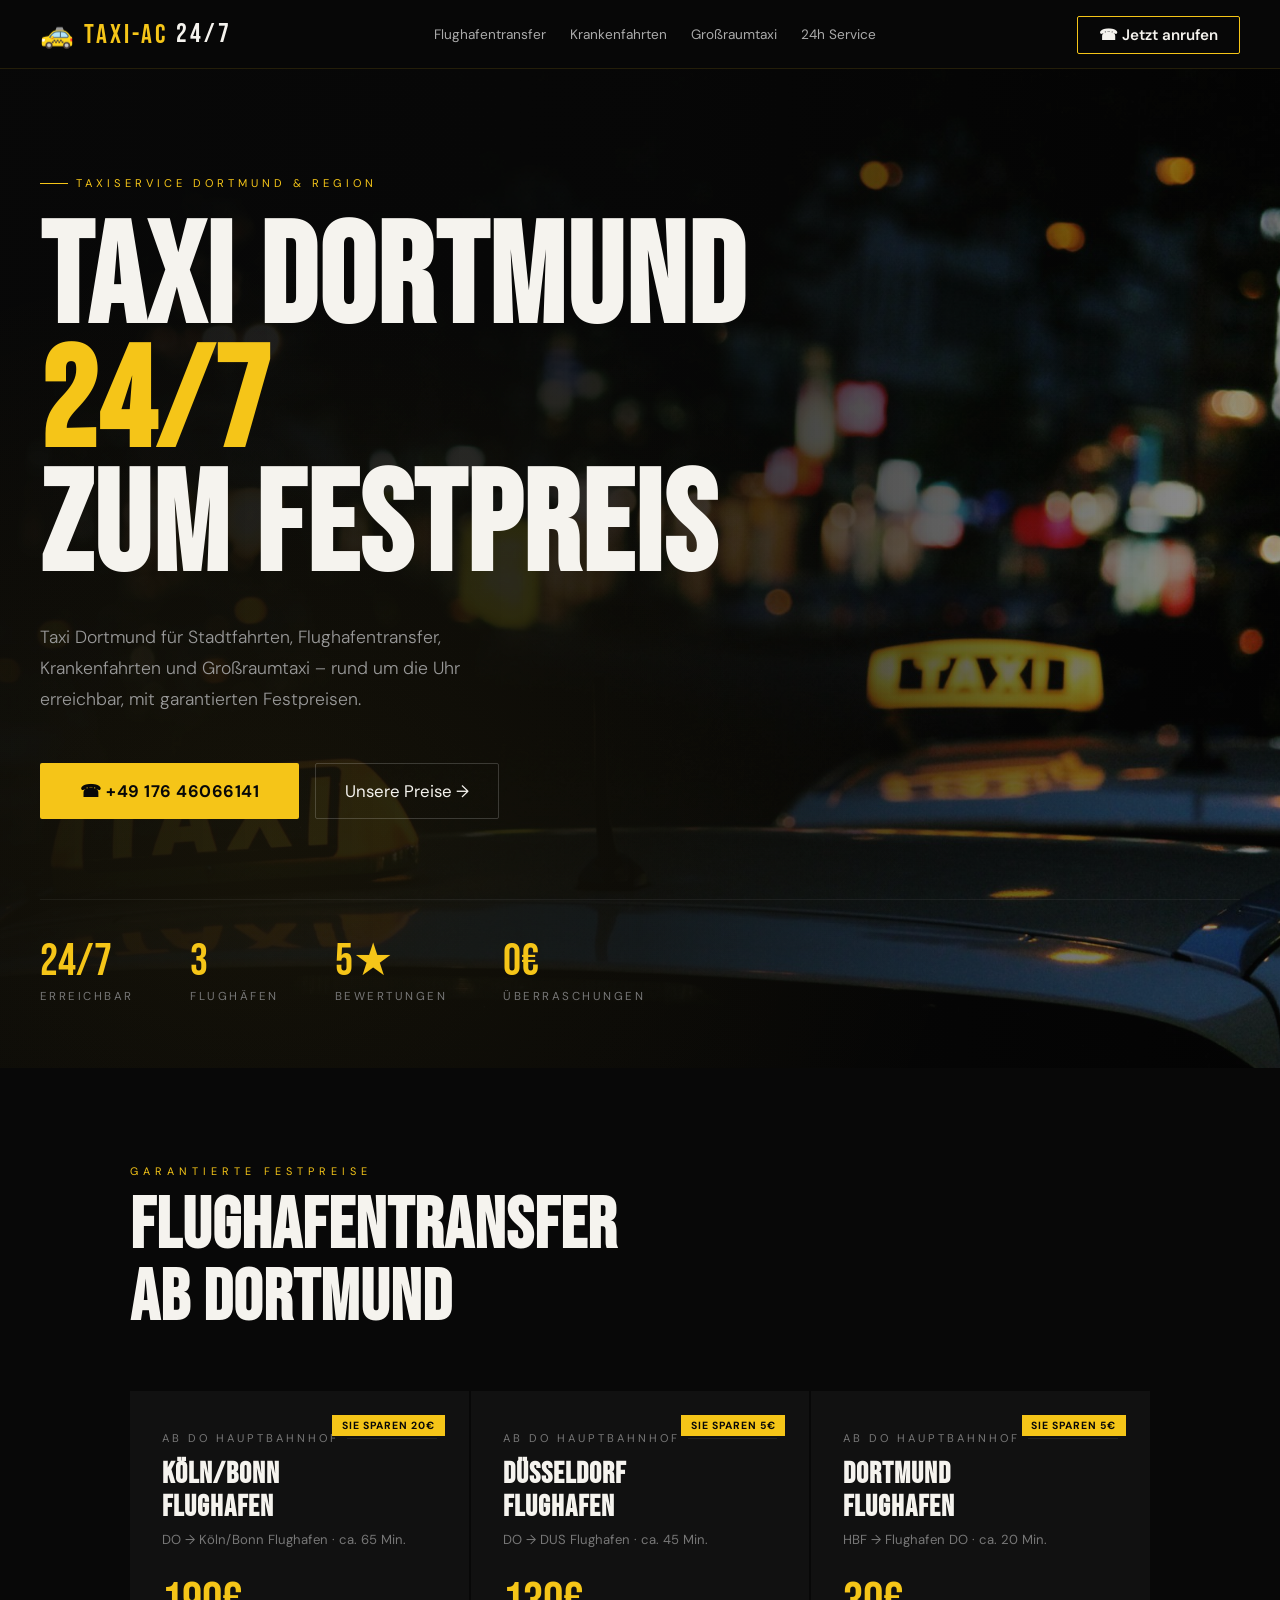
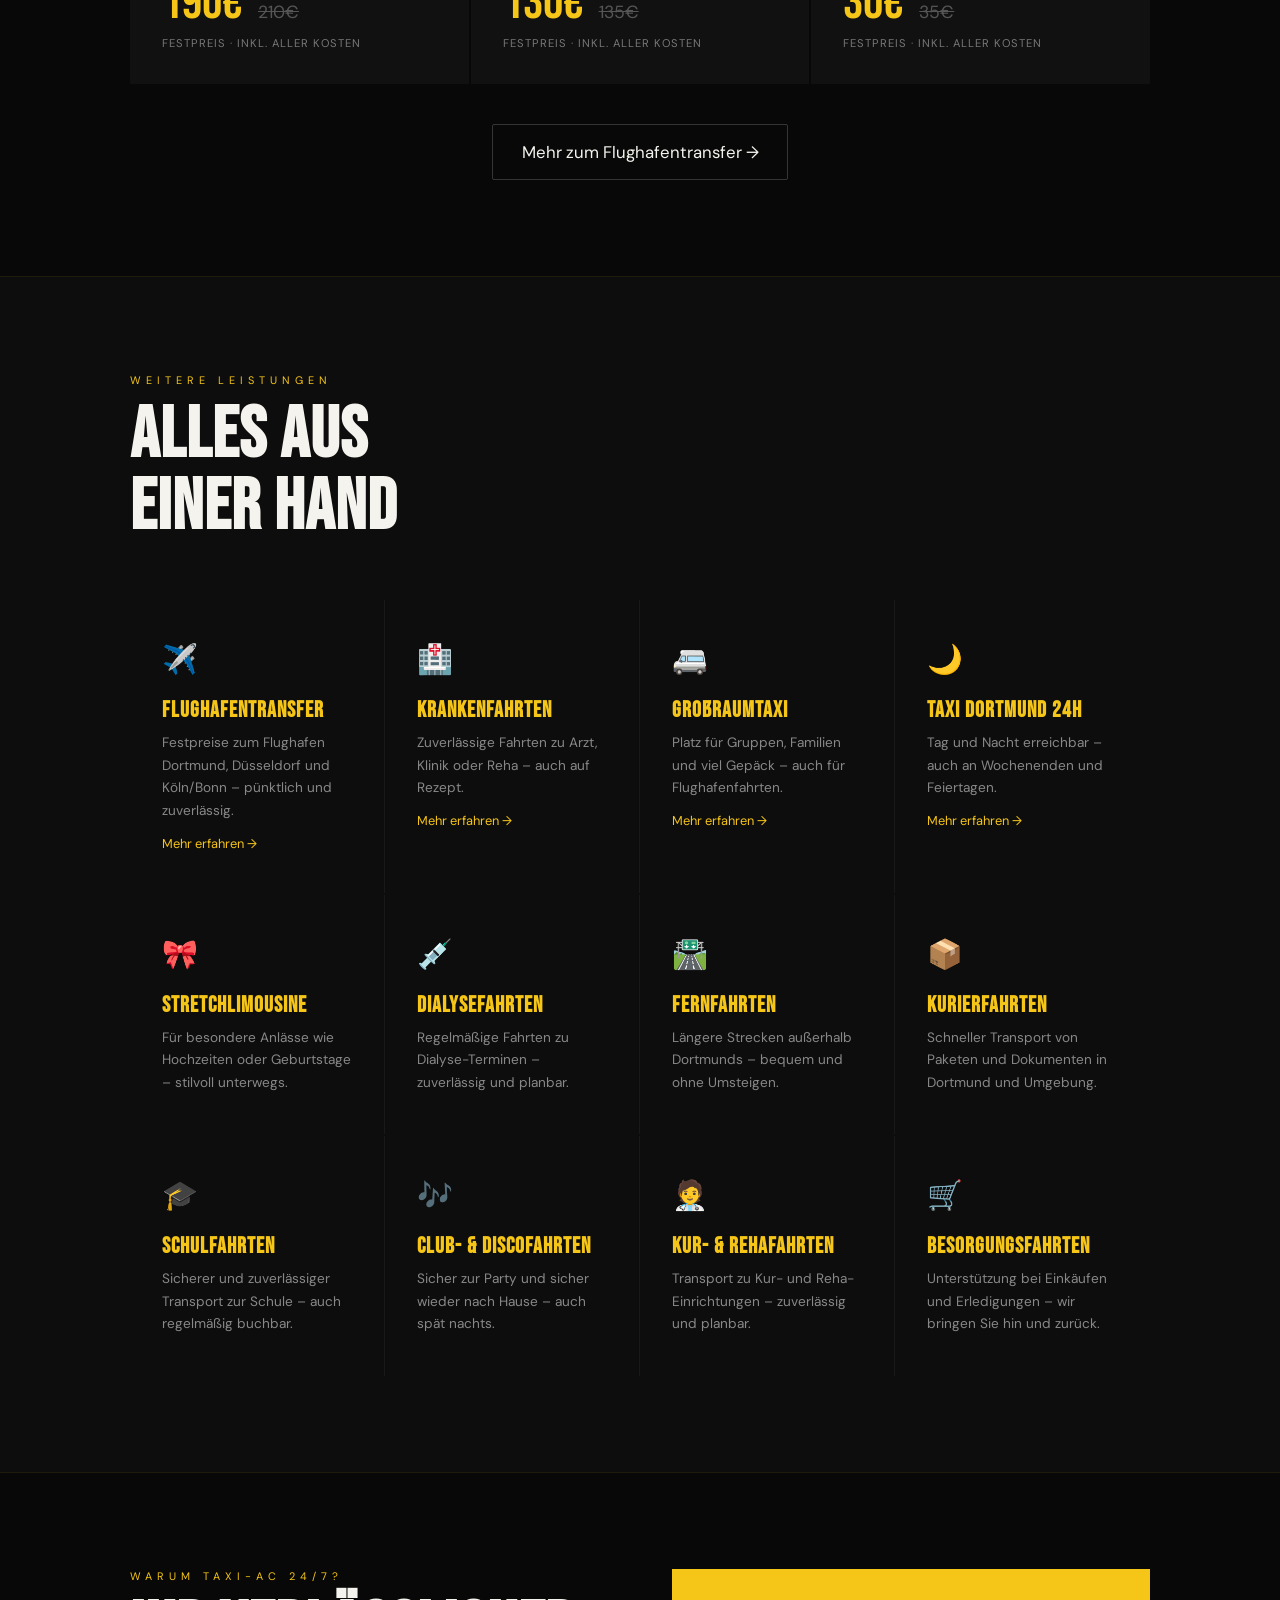
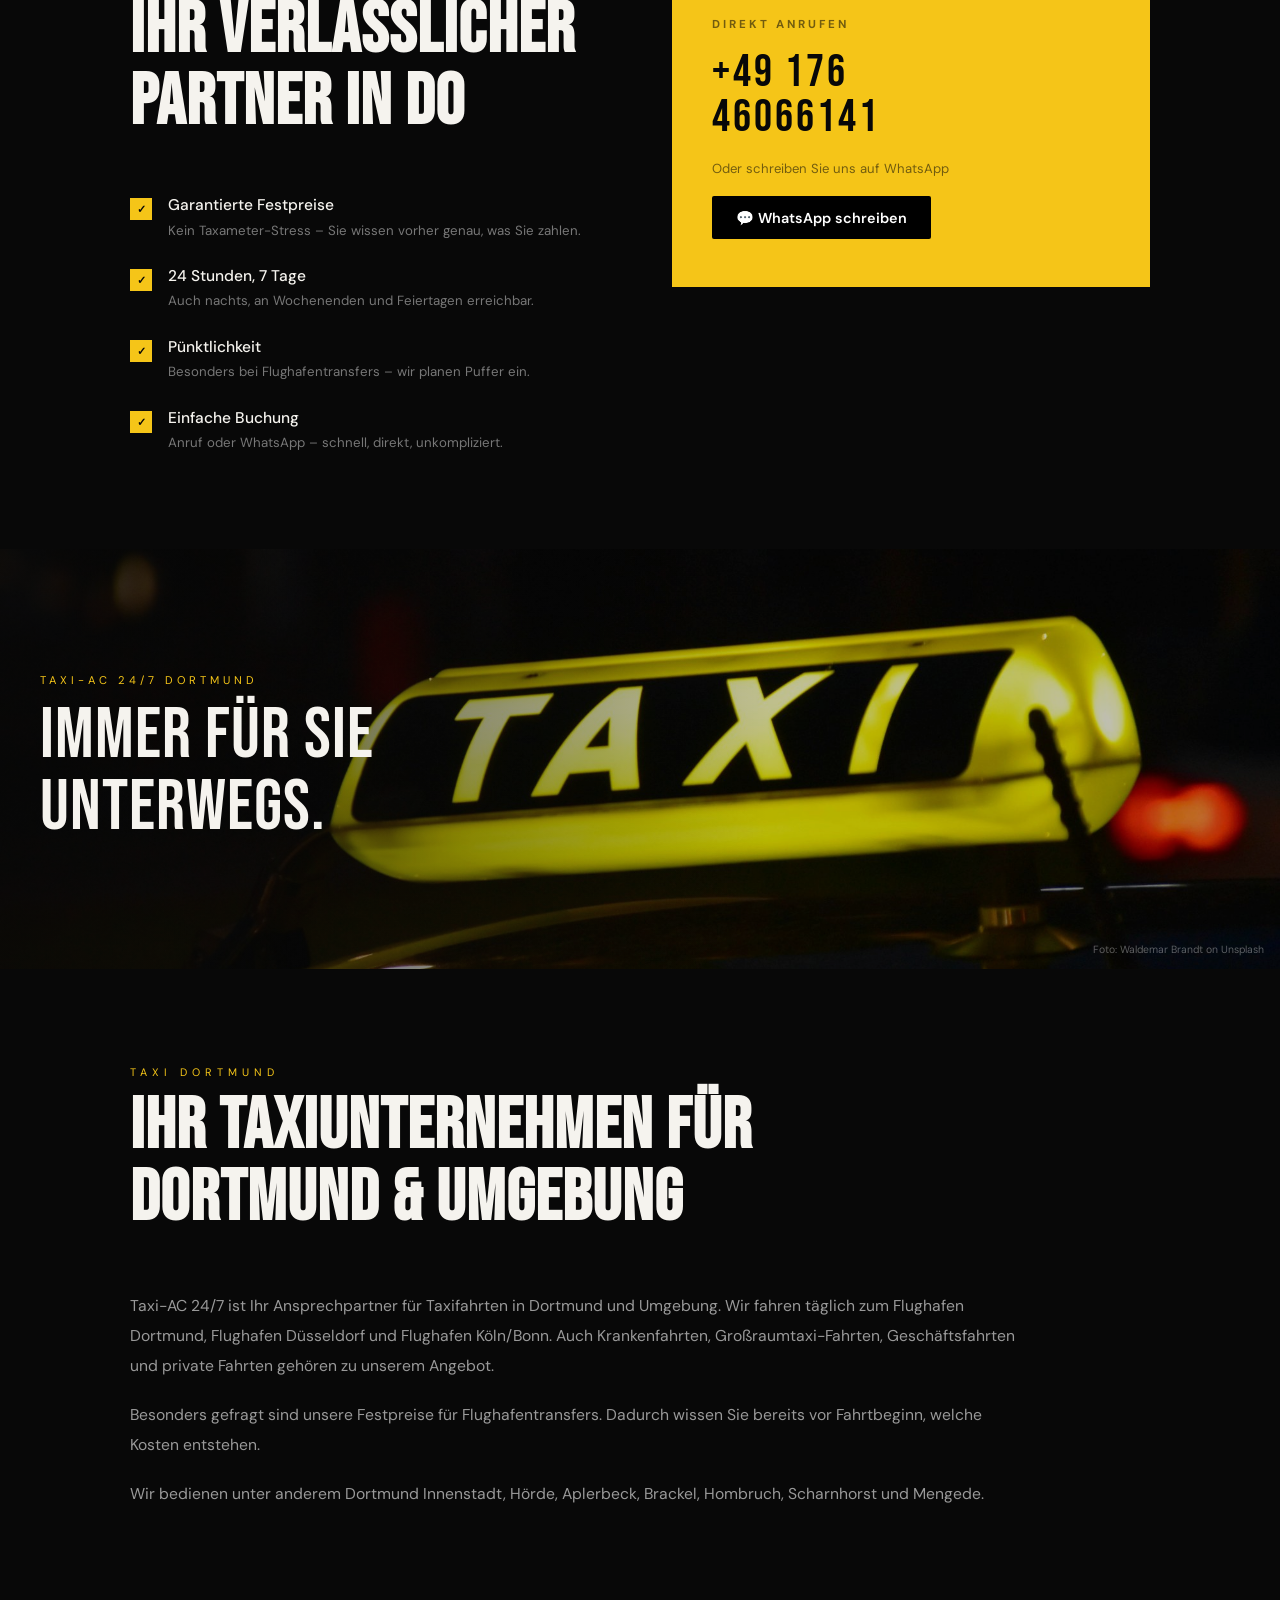
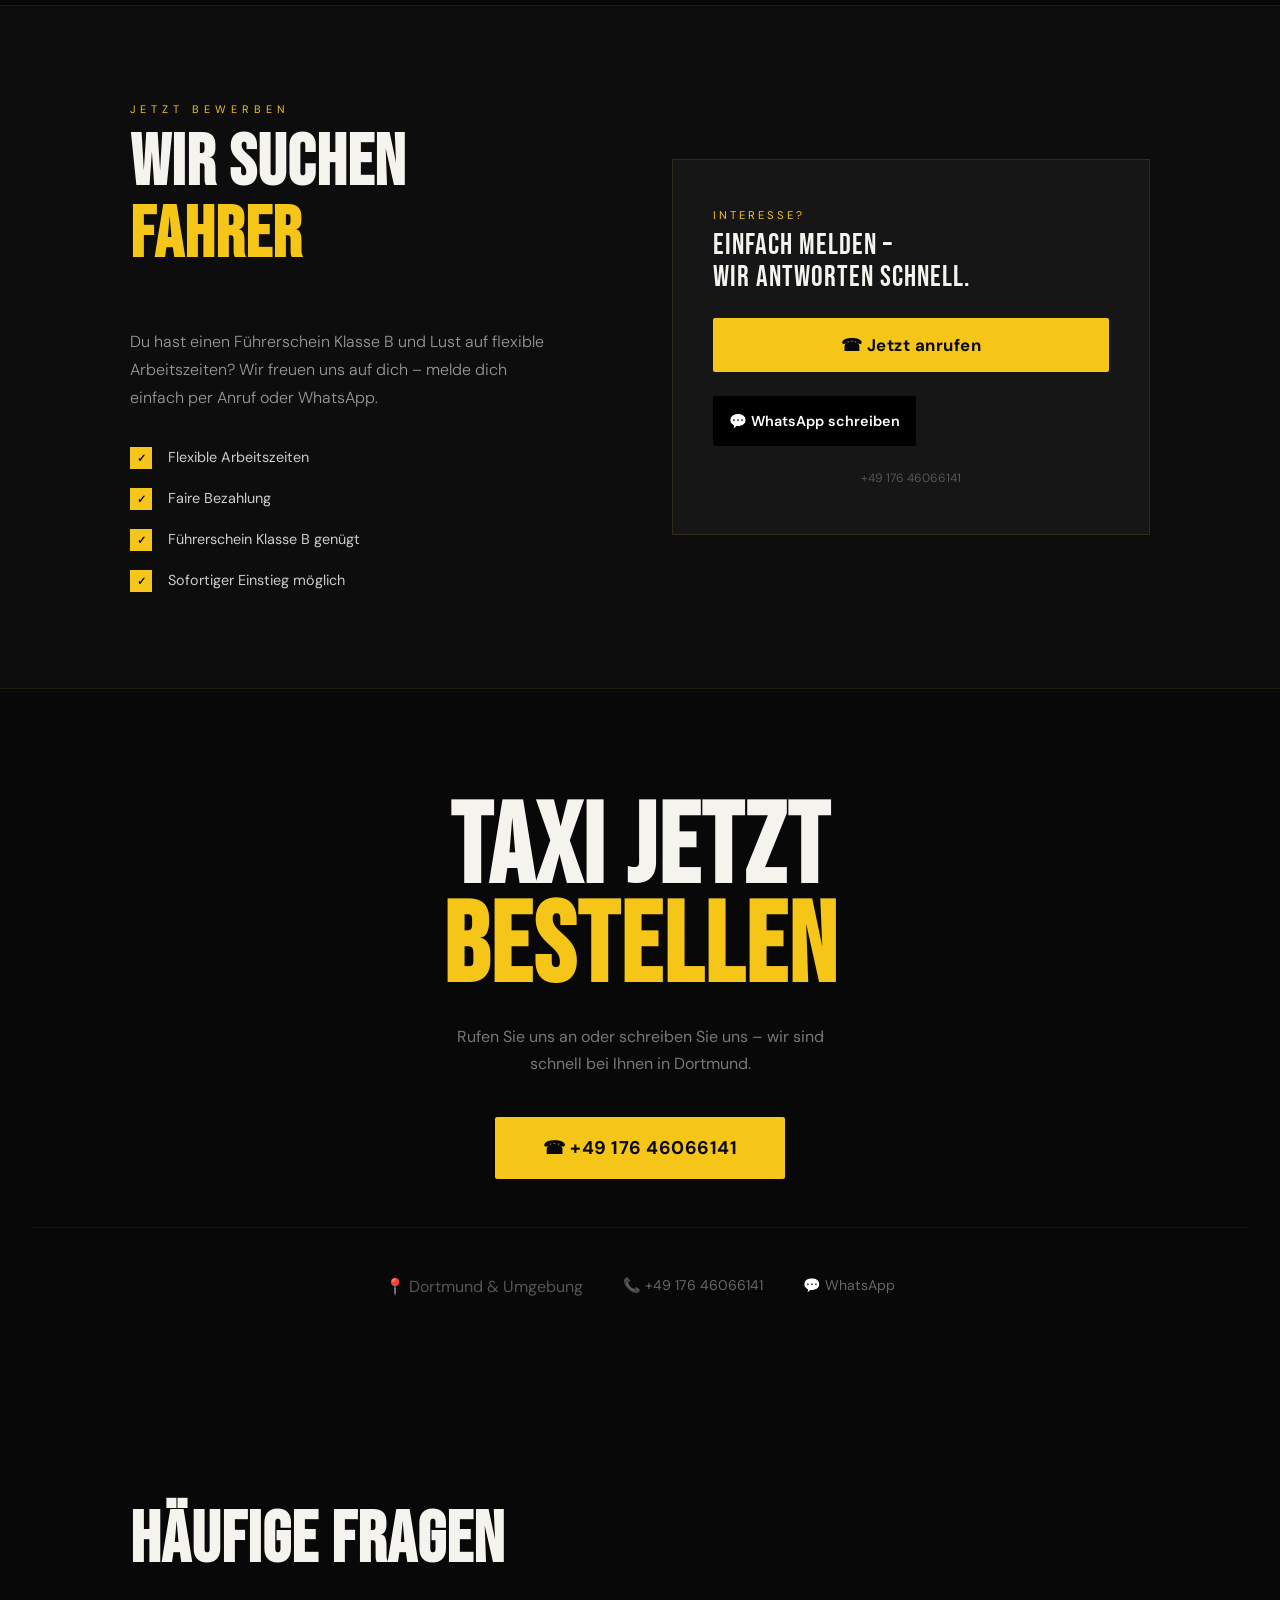
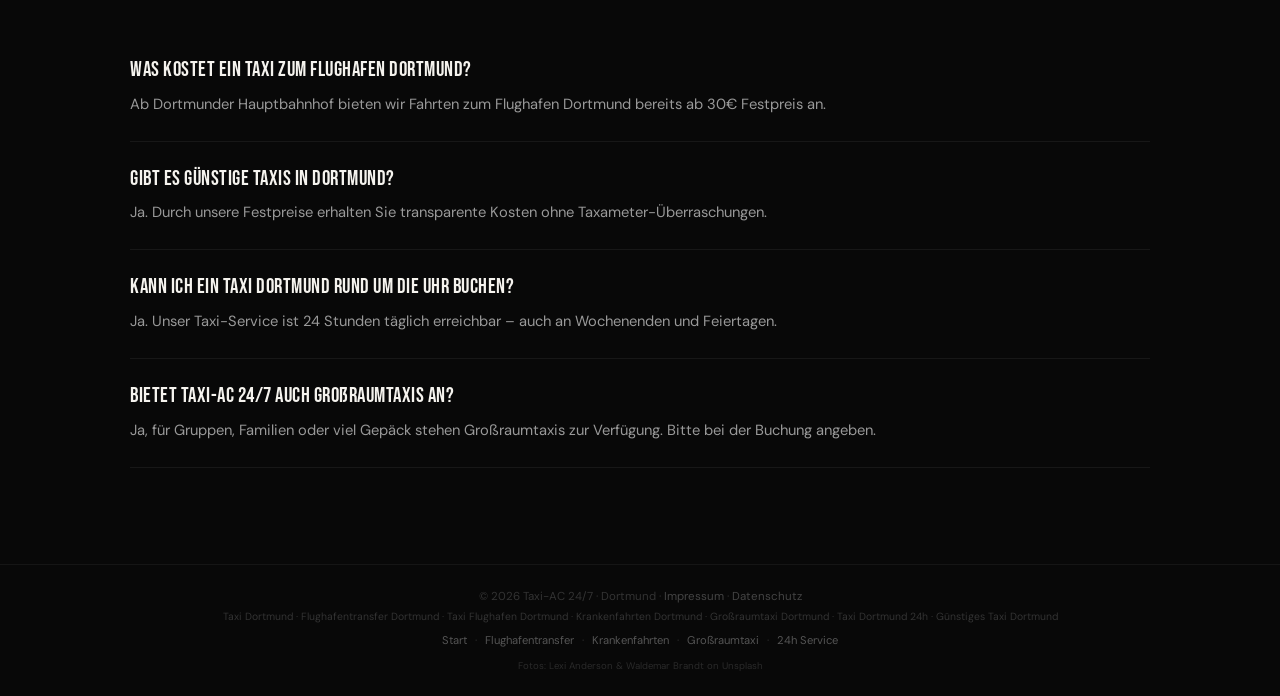
==== commit af1bbbd0: "Add files via upload" ====
--- a/index.html
+++ b/index.html
@@ -11,8 +11,12 @@
   <meta property="og:description" content="Taxi Dortmund 24h erreichbar. Flughafentransfer zu Festpreisen, Krankenfahrten, Großraumtaxi und mehr.">
   <meta property="og:url" content="https://www.taxikreisdortmund.de/">
   <meta property="og:type" content="website">
+  <meta property="og:image" content="https://www.taxikreisdortmund.de/hero.jpg">
 
   <link rel="icon" href="/favicon.svg" type="image/svg+xml">
+  <link rel="icon" type="image/png" sizes="192x192" href="/favicon-192.png">
+  <link rel="icon" type="image/png" sizes="48x48" href="/favicon-48.png">
+  <link rel="apple-touch-icon" href="/favicon-512.png">
   <link rel="preconnect" href="https://fonts.googleapis.com">
   <link href="https://fonts.googleapis.com/css2?family=Bebas+Neue&family=DM+Sans:ital,wght@0,300;0,400;0,500;0,700;1,300&display=swap" rel="stylesheet">
   <link rel="stylesheet" href="/style.css">
@@ -29,10 +33,14 @@
     "description": "Taxi Dortmund, Flughafentransfer Dortmund Flughafen, Krankenfahrten, Großraumtaxi und Festpreisfahrten rund um die Uhr.",
     "address": {
       "@type": "PostalAddress",
+      "streetAddress": "Neue Sendstraße 26",
+      "postalCode": "44309",
       "addressLocality": "Dortmund",
       "addressRegion": "Nordrhein-Westfalen",
       "addressCountry": "DE"
     },
+    "legalName": "Taxi AC Einzelunternehmen",
+    "email": "taxi-ac@online.de",
     "geo": {
       "@type": "GeoCoordinates",
       "latitude": 51.5136,
@@ -49,16 +57,26 @@
       "ratingValue": "5",
       "bestRating": "5",
       "worstRating": "1",
-      "ratingCount": "27"
+      "ratingCount": "8"
     },
     "areaServed": ["Dortmund", "Köln", "Bonn", "Düsseldorf"],
     "hasOfferCatalog": {
       "@type": "OfferCatalog",
-      "name": "Flughafentransfer Festpreise",
+      "name": "Leistungen von Taxi-AC 24/7",
       "itemListElement": [
         { "@type": "Offer", "name": "Transfer Köln/Bonn Flughafen", "price": "190", "priceCurrency": "EUR" },
         { "@type": "Offer", "name": "Transfer Düsseldorf Flughafen", "price": "130", "priceCurrency": "EUR" },
-        { "@type": "Offer", "name": "Transfer Dortmund Flughafen", "price": "30", "priceCurrency": "EUR" }
+        { "@type": "Offer", "name": "Transfer Dortmund Flughafen", "price": "30", "priceCurrency": "EUR" },
+        { "@type": "Offer", "name": "Krankenfahrten" },
+        { "@type": "Offer", "name": "Dialysefahrten" },
+        { "@type": "Offer", "name": "Kur- und Rehafahrten" },
+        { "@type": "Offer", "name": "Großraumtaxi" },
+        { "@type": "Offer", "name": "Stretchlimousine" },
+        { "@type": "Offer", "name": "Fernfahrten" },
+        { "@type": "Offer", "name": "Kurierfahrten" },
+        { "@type": "Offer", "name": "Schulfahrten" },
+        { "@type": "Offer", "name": "Club- und Discofahrten" },
+        { "@type": "Offer", "name": "Besorgungsfahrten" }
       ]
     }
   }
@@ -204,6 +222,50 @@
           <a href="/taxi-dortmund-24h.html" class="card-link">Mehr erfahren →</a>
         </div>
       </div>
+      <div class="services-grid" style="margin-top:2px;">
+        <div class="service-card">
+          <div class="service-icon">🎀</div>
+          <h3>Stretchlimousine</h3>
+          <p>Für besondere Anlässe wie Hochzeiten oder Geburtstage – stilvoll unterwegs.</p>
+        </div>
+        <div class="service-card">
+          <div class="service-icon">💉</div>
+          <h3>Dialysefahrten</h3>
+          <p>Regelmäßige Fahrten zu Dialyse-Terminen – zuverlässig und planbar.</p>
+        </div>
+        <div class="service-card">
+          <div class="service-icon">🛣️</div>
+          <h3>Fernfahrten</h3>
+          <p>Längere Strecken außerhalb Dortmunds – bequem und ohne Umsteigen.</p>
+        </div>
+        <div class="service-card">
+          <div class="service-icon">📦</div>
+          <h3>Kurierfahrten</h3>
+          <p>Schneller Transport von Paketen und Dokumenten in Dortmund und Umgebung.</p>
+        </div>
+      </div>
+      <div class="services-grid" style="margin-top:2px;">
+        <div class="service-card">
+          <div class="service-icon">🎓</div>
+          <h3>Schulfahrten</h3>
+          <p>Sicherer und zuverlässiger Transport zur Schule – auch regelmäßig buchbar.</p>
+        </div>
+        <div class="service-card">
+          <div class="service-icon">🎶</div>
+          <h3>Club- &amp; Discofahrten</h3>
+          <p>Sicher zur Party und sicher wieder nach Hause – auch spät nachts.</p>
+        </div>
+        <div class="service-card">
+          <div class="service-icon">🧑‍⚕️</div>
+          <h3>Kur- &amp; Rehafahrten</h3>
+          <p>Transport zu Kur- und Reha-Einrichtungen – zuverlässig und planbar.</p>
+        </div>
+        <div class="service-card">
+          <div class="service-icon">🛒</div>
+          <h3>Besorgungsfahrten</h3>
+          <p>Unterstützung bei Einkäufen und Erledigungen – wir bringen Sie hin und zurück.</p>
+        </div>
+      </div>
     </div>
   </div>
 
@@ -354,7 +416,7 @@
   </section>
 
   <footer>
-    <p>© 2026 Taxi-AC 24/7 · Dortmund · <a href="#">Impressum</a> · <a href="#">Datenschutz</a></p>
+    <p>© 2026 Taxi-AC 24/7 · Dortmund · <a href="/impressum.html">Impressum</a> · <a href="#">Datenschutz</a></p>
     <p style="margin-top:0.4rem; font-size:0.65rem;">Taxi Dortmund · Flughafentransfer Dortmund · Taxi Flughafen Dortmund · Krankenfahrten Dortmund · Großraumtaxi Dortmund · Taxi Dortmund 24h · Günstiges Taxi Dortmund</p>
     <p class="footer-nav">
       <a href="/">Start</a>·<a href="/flughafentransfer-dortmund.html">Flughafentransfer</a>·<a href="/krankenfahrten-dortmund.html">Krankenfahrten</a>·<a href="/grossraumtaxi-dortmund.html">Großraumtaxi</a>·<a href="/taxi-dortmund-24h.html">24h Service</a>
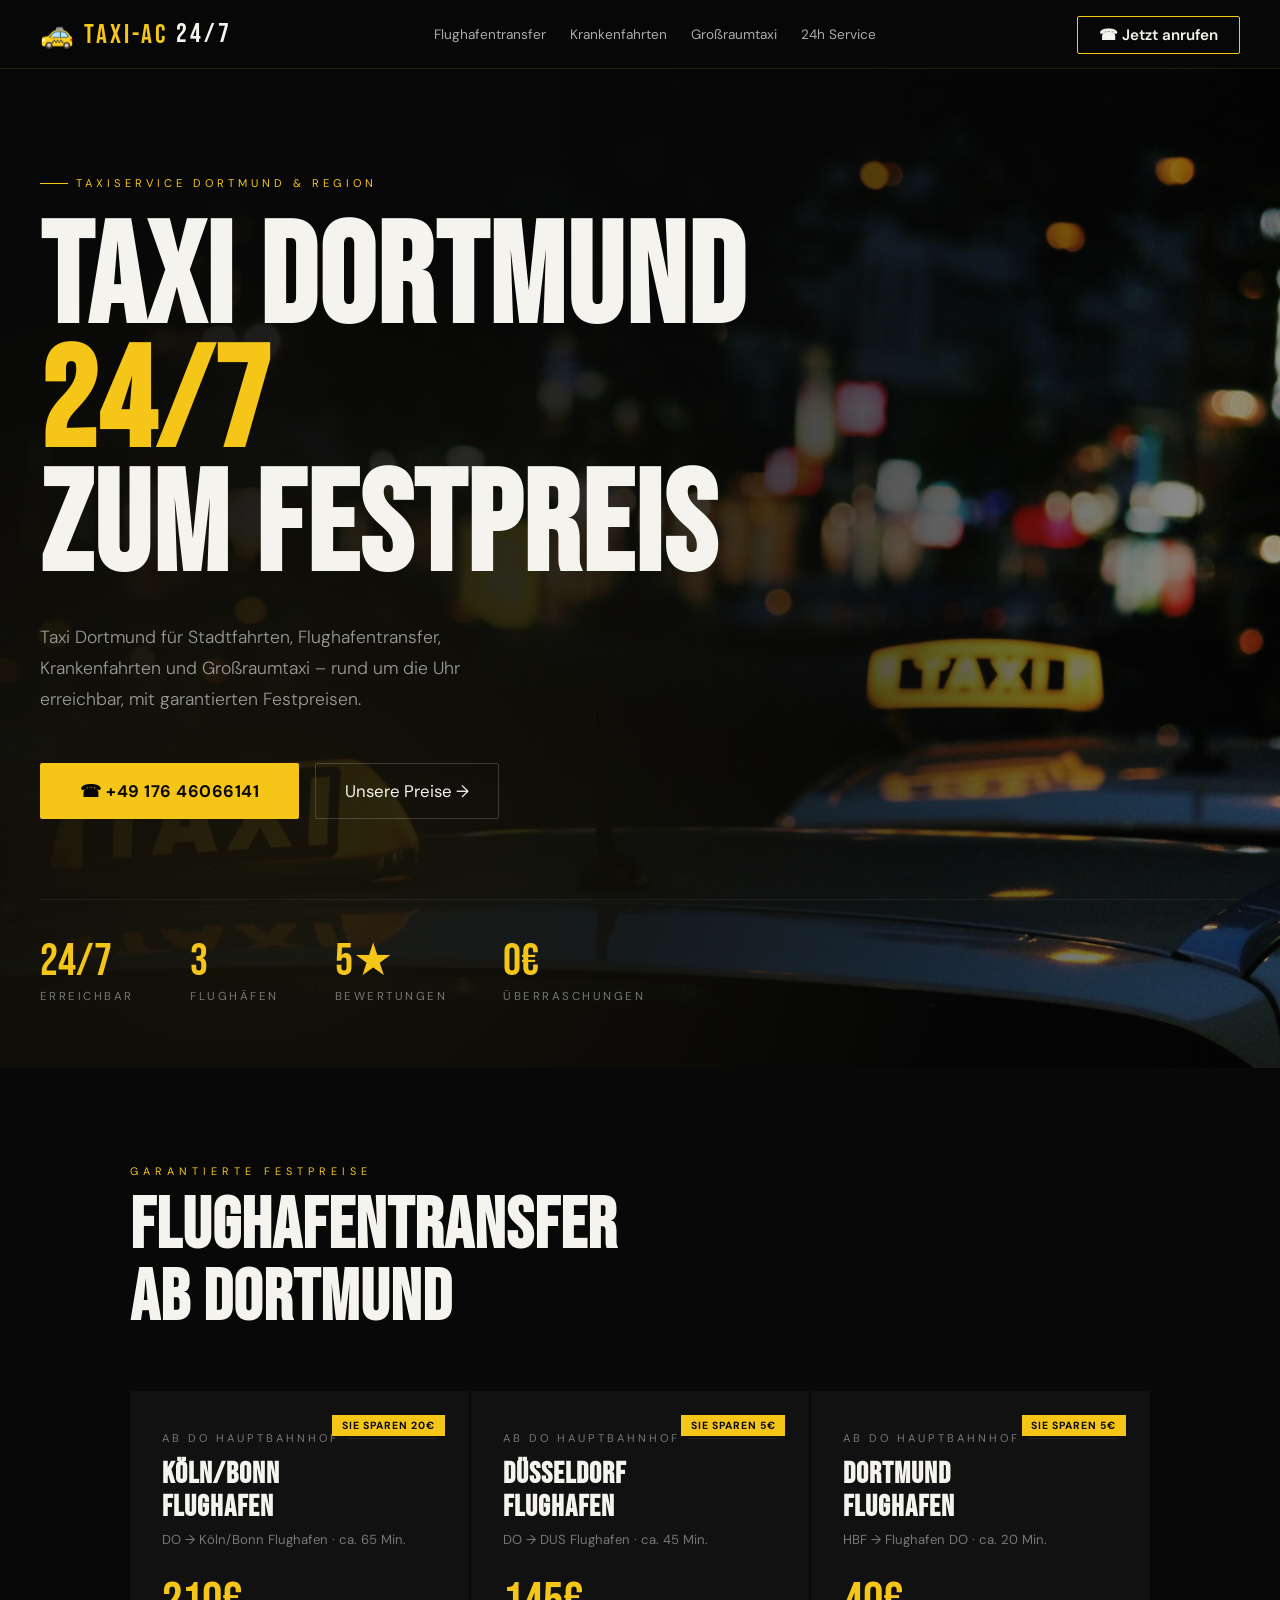
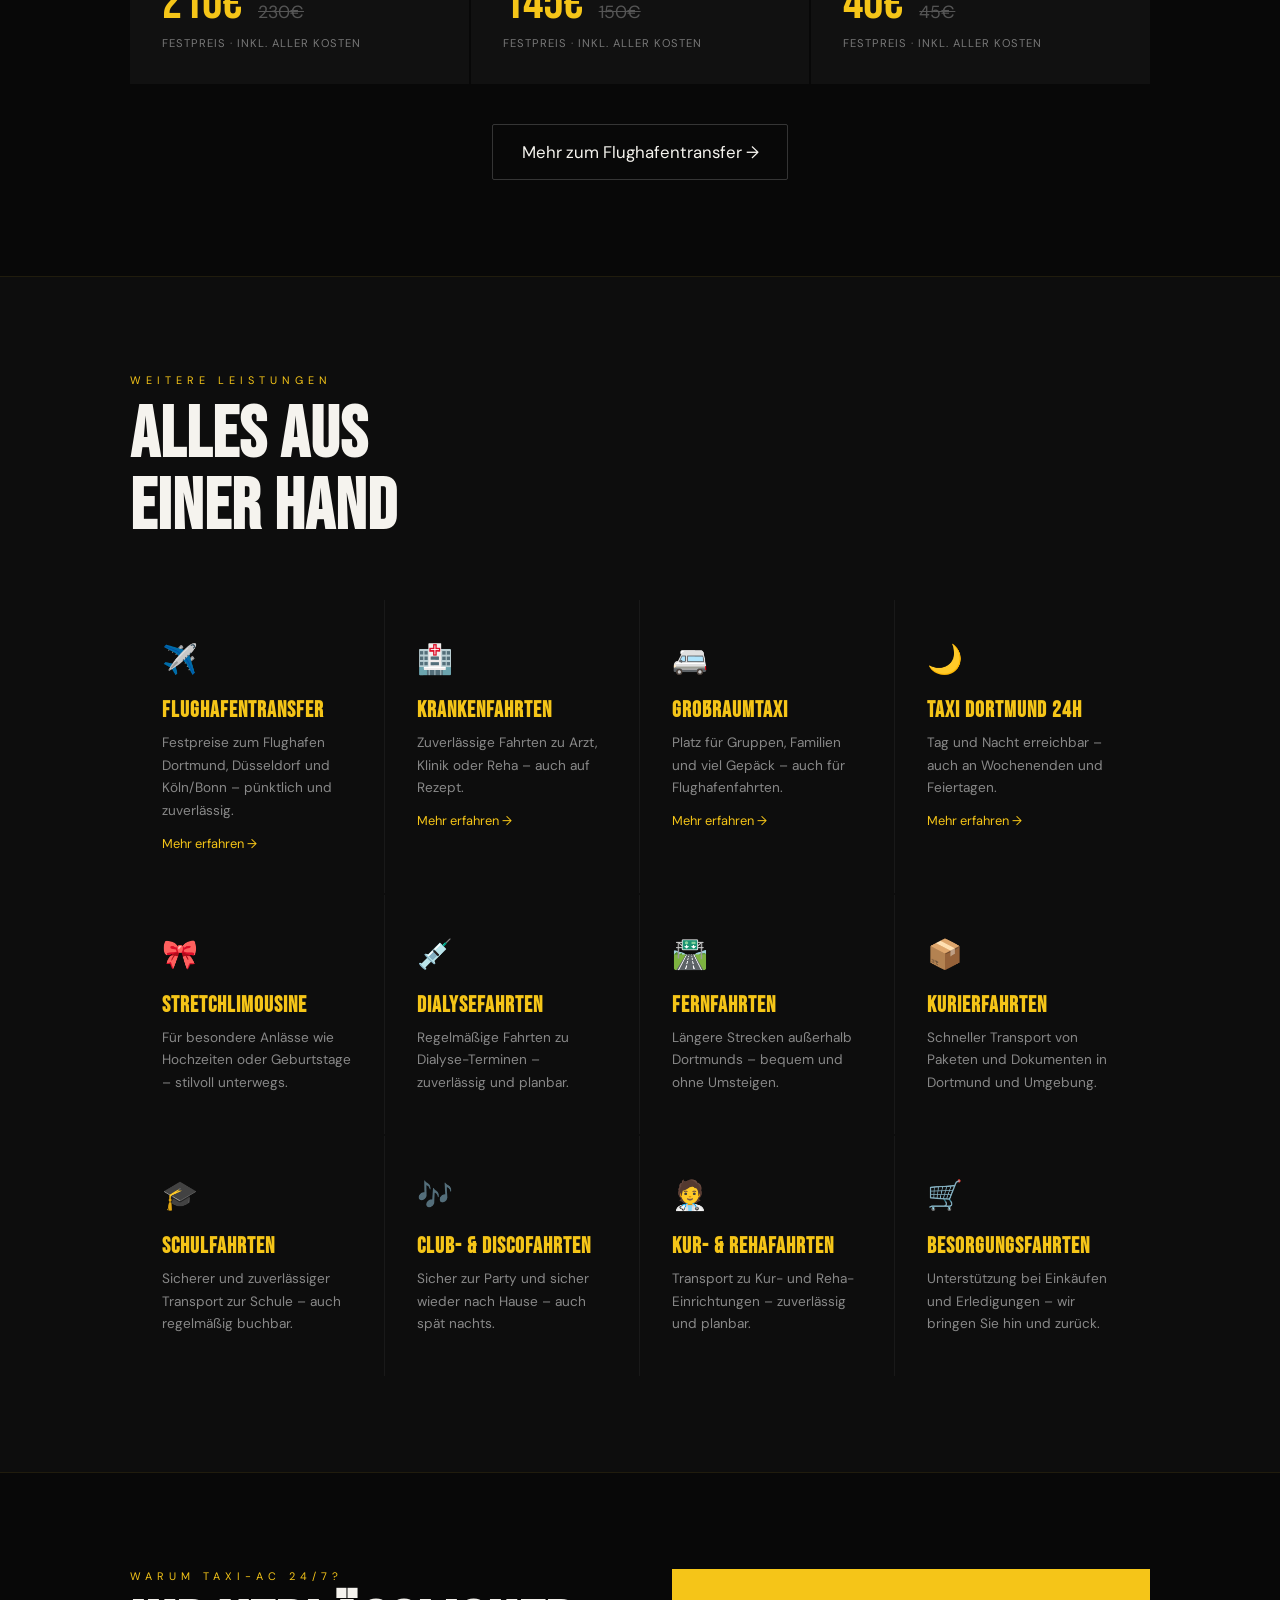
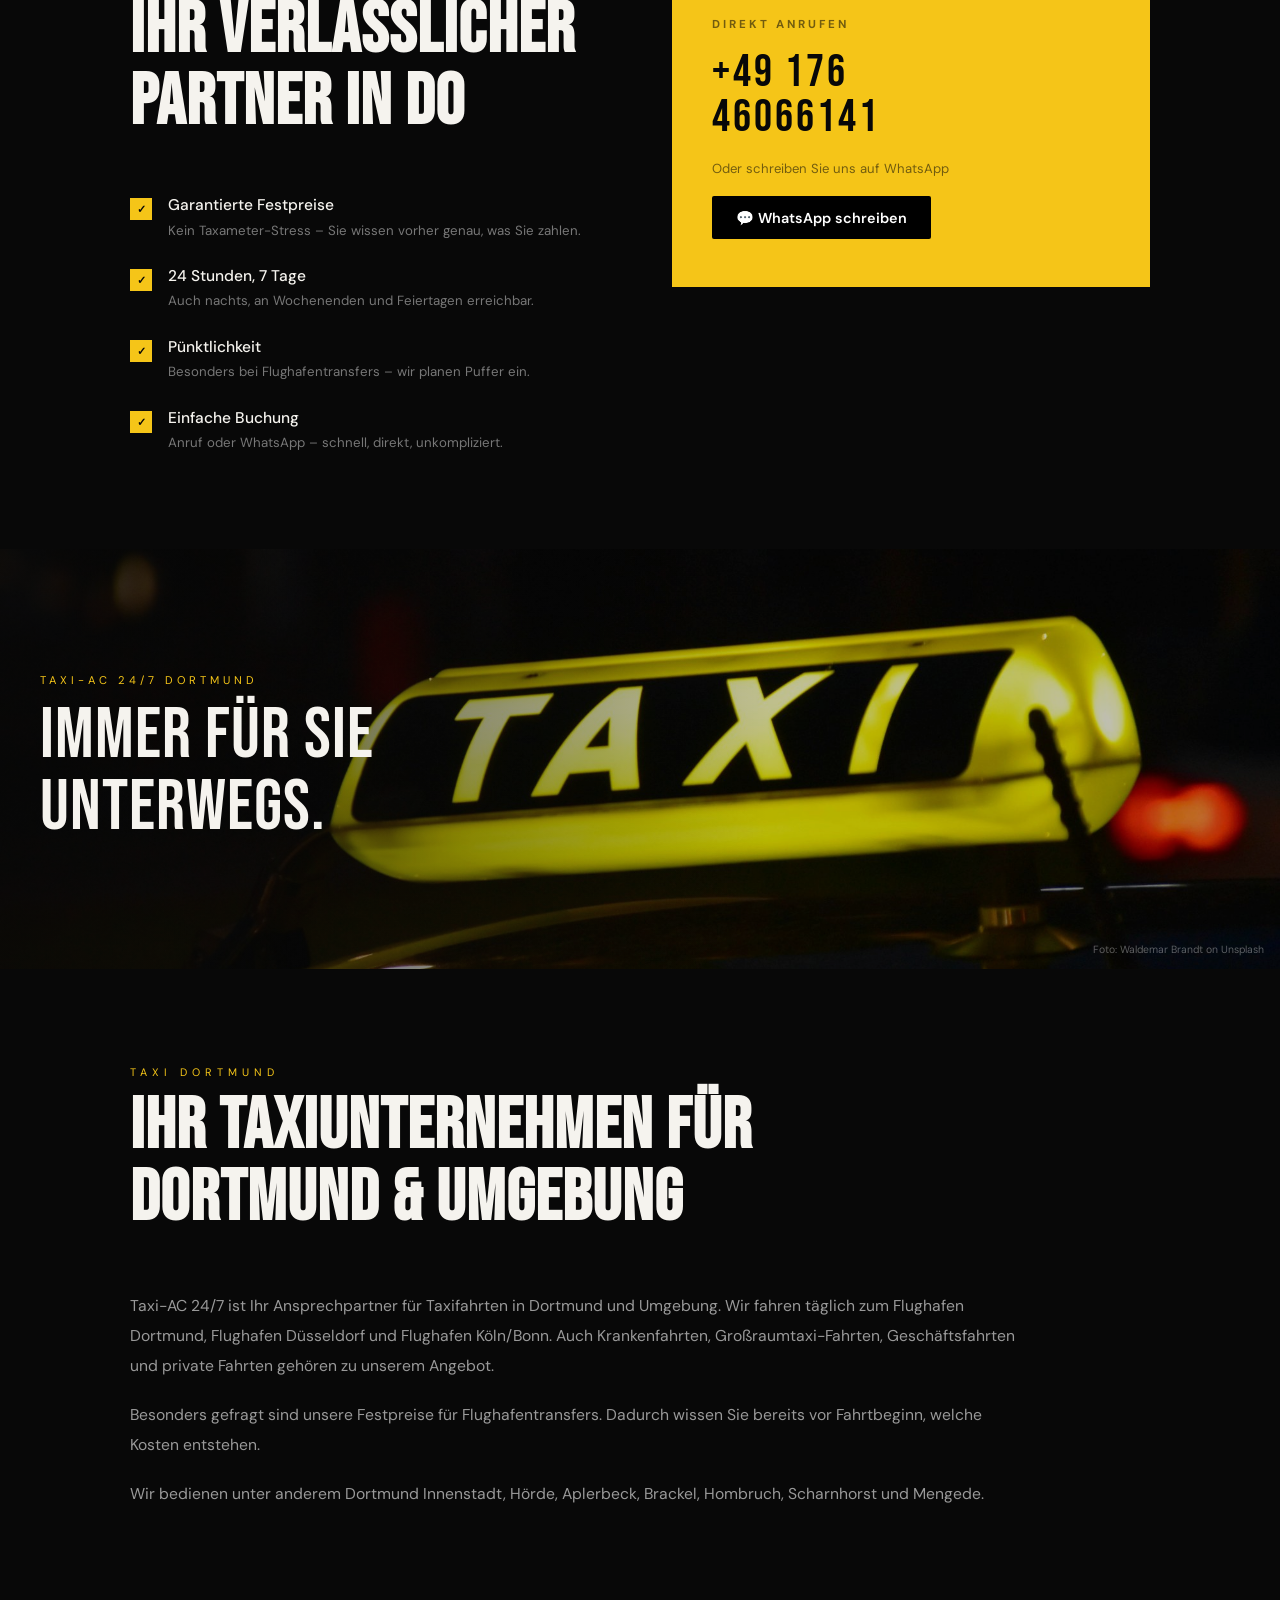
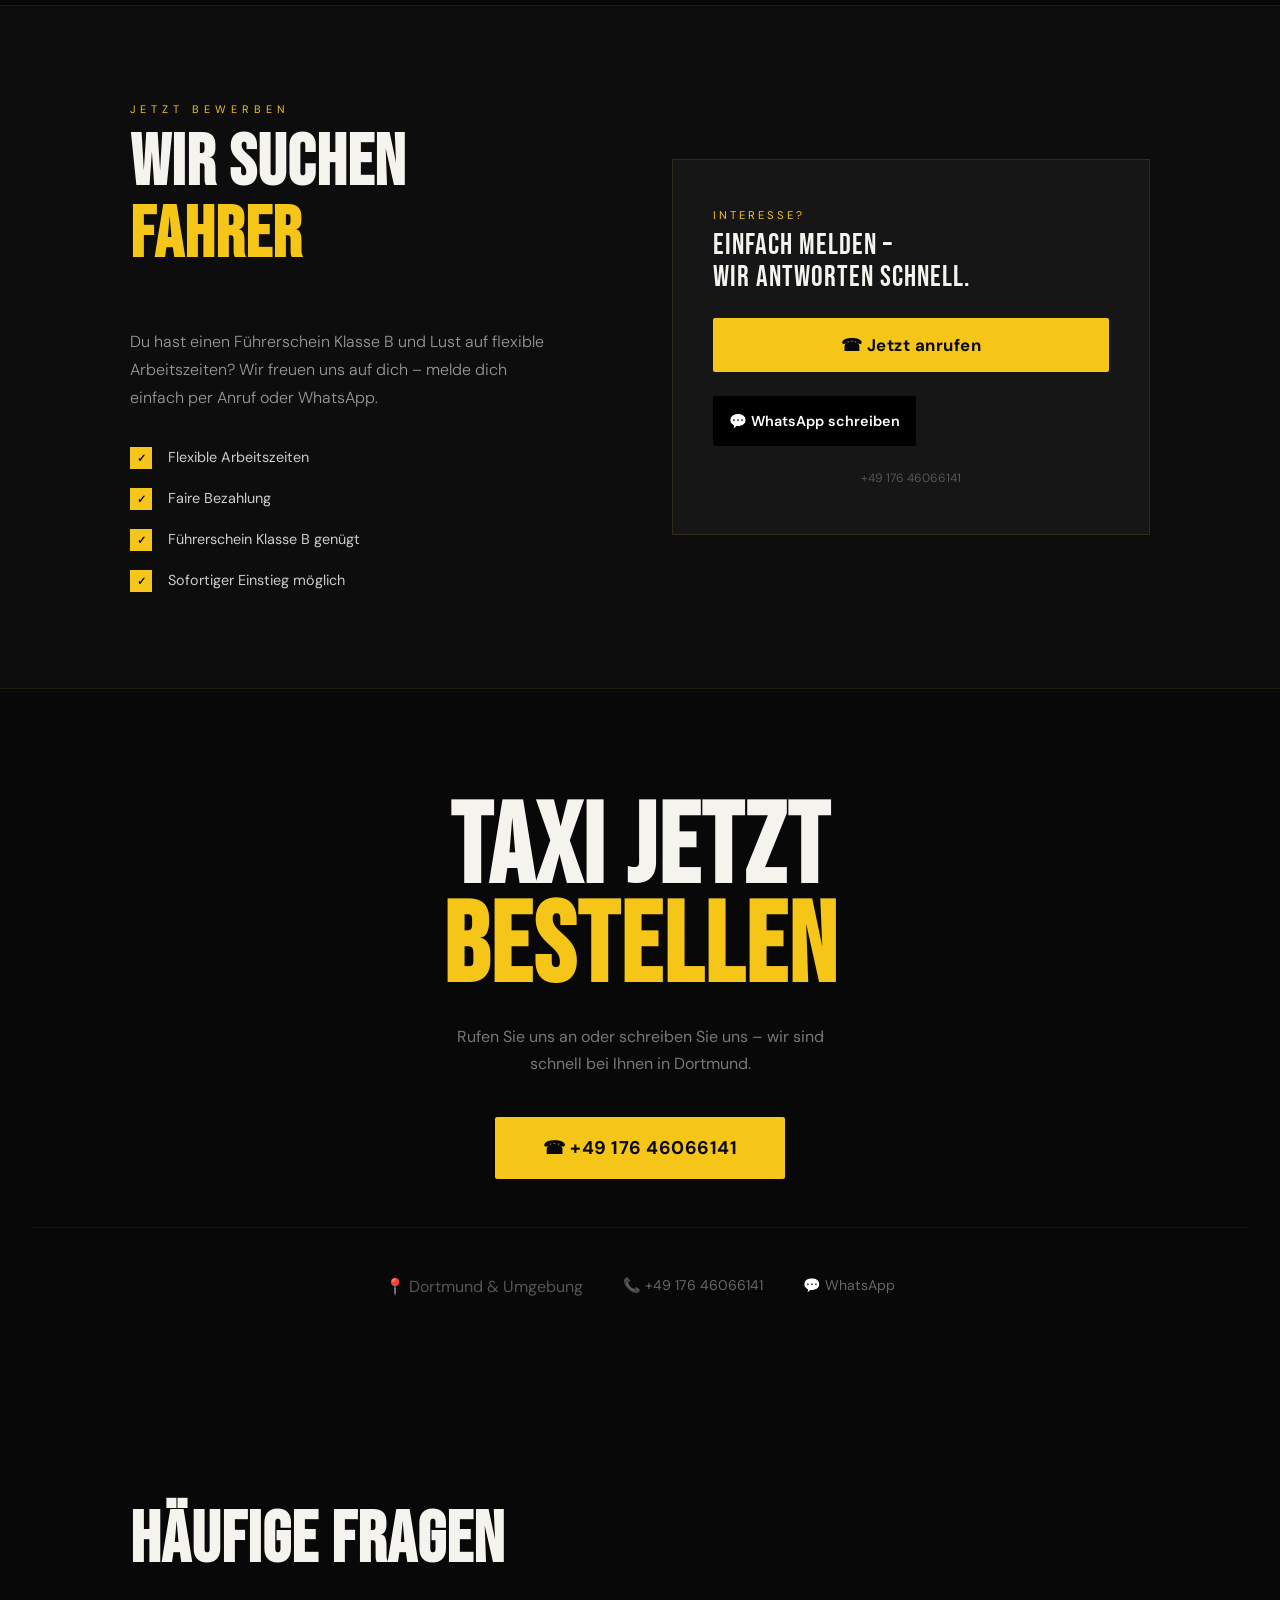
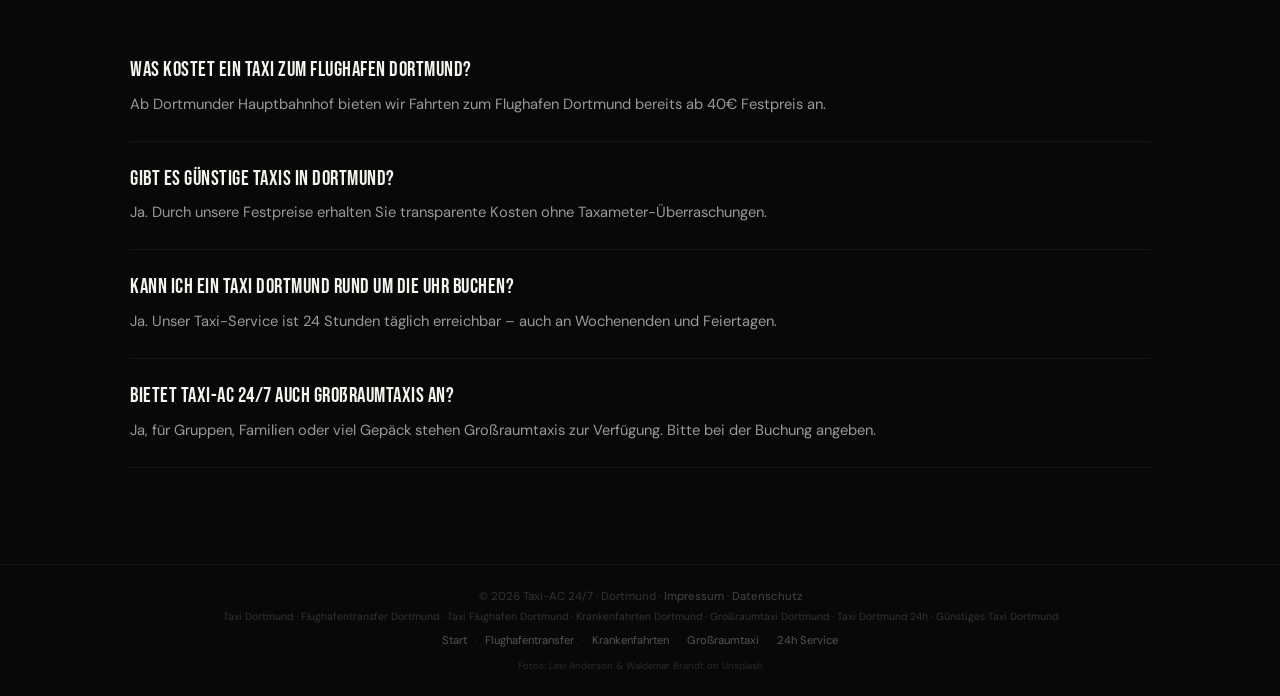
==== commit 8fab0d62: "Update index.html" ====
--- a/index.html
+++ b/index.html
@@ -4,7 +4,7 @@
   <meta charset="UTF-8">
   <meta name="viewport" content="width=device-width, initial-scale=1.0">
   <title>Taxi Dortmund 24h | Flughafentransfer, Krankenfahrten & Festpreise</title>
-  <meta name="description" content="Taxi Dortmund rund um die Uhr: Flughafentransfer zum Festpreis (Köln/Bonn 190€, Düsseldorf 130€, Dortmund 30€), Krankenfahrten, Großraumtaxi und Stadtfahrten. Jetzt anrufen oder per WhatsApp buchen.">
+  <meta name="description" content="Taxi Dortmund rund um die Uhr: Flughafentransfer zum Festpreis (Köln/Bonn 210€, Düsseldorf 145€, Dortmund 40€), Krankenfahrten, Großraumtaxi und Stadtfahrten. Jetzt anrufen oder per WhatsApp buchen.">
   <meta name="keywords" content="Taxi Dortmund, Taxi Dortmund 24h, Flughafentransfer Dortmund, Krankenfahrten Dortmund, Großraumtaxi Dortmund, Taxi Dortmund Flughafen Preise">
   <link rel="canonical" href="https://www.taxikreisdortmund.de/">
   <meta property="og:title" content="Taxi-AC 24/7 Dortmund – Flughafentransfer, Krankenfahrten & Großraumtaxi">
@@ -64,9 +64,9 @@
       "@type": "OfferCatalog",
       "name": "Leistungen von Taxi-AC 24/7",
       "itemListElement": [
-        { "@type": "Offer", "name": "Transfer Köln/Bonn Flughafen", "price": "190", "priceCurrency": "EUR" },
-        { "@type": "Offer", "name": "Transfer Düsseldorf Flughafen", "price": "130", "priceCurrency": "EUR" },
-        { "@type": "Offer", "name": "Transfer Dortmund Flughafen", "price": "30", "priceCurrency": "EUR" },
+        { "@type": "Offer", "name": "Transfer Köln/Bonn Flughafen", "price": "210", "priceCurrency": "EUR" },
+        { "@type": "Offer", "name": "Transfer Düsseldorf Flughafen", "price": "145", "priceCurrency": "EUR" },
+        { "@type": "Offer", "name": "Transfer Dortmund Flughafen", "price": "40", "priceCurrency": "EUR" },
         { "@type": "Offer", "name": "Krankenfahrten" },
         { "@type": "Offer", "name": "Dialysefahrten" },
         { "@type": "Offer", "name": "Kur- und Rehafahrten" },
@@ -90,7 +90,7 @@
       {
         "@type": "Question",
         "name": "Was kostet ein Taxi zum Flughafen Dortmund?",
-        "acceptedAnswer": { "@type": "Answer", "text": "Ab Dortmunder Hauptbahnhof bieten wir Fahrten zum Flughafen Dortmund bereits ab 30 Euro Festpreis an." }
+        "acceptedAnswer": { "@type": "Answer", "text": "Ab Dortmunder Hauptbahnhof bieten wir Fahrten zum Flughafen Dortmund bereits ab 40 Euro Festpreis an." }
       },
       {
         "@type": "Question",
@@ -155,8 +155,8 @@
           <h3>Köln/Bonn<br>Flughafen</h3>
           <p class="dest">DO → Köln/Bonn Flughafen · ca. 65 Min.</p>
           <div class="price-row">
-            <span class="price-new">190€</span>
-            <span class="price-old">210€</span>
+            <span class="price-new">210€</span>
+            <span class="price-old">230€</span>
           </div>
           <p class="price-label">Festpreis · inkl. aller Kosten</p>
         </div>
@@ -167,8 +167,8 @@
           <h3>Düsseldorf<br>Flughafen</h3>
           <p class="dest">DO → DUS Flughafen · ca. 45 Min.</p>
           <div class="price-row">
-            <span class="price-new">130€</span>
-            <span class="price-old">135€</span>
+            <span class="price-new">145€</span>
+            <span class="price-old">150€</span>
           </div>
           <p class="price-label">Festpreis · inkl. aller Kosten</p>
         </div>
@@ -179,8 +179,8 @@
           <h3>Dortmund<br>Flughafen</h3>
           <p class="dest">HBF → Flughafen DO · ca. 20 Min.</p>
           <div class="price-row">
-            <span class="price-new">30€</span>
-            <span class="price-old">35€</span>
+            <span class="price-new">40€</span>
+            <span class="price-old">45€</span>
           </div>
           <p class="price-label">Festpreis · inkl. aller Kosten</p>
         </div>
@@ -399,7 +399,7 @@
     <h2 class="sec-title">Häufige Fragen</h2>
     <div class="faq-item">
       <h3>Was kostet ein Taxi zum Flughafen Dortmund?</h3>
-      <p>Ab Dortmunder Hauptbahnhof bieten wir Fahrten zum Flughafen Dortmund bereits ab 30€ Festpreis an.</p>
+      <p>Ab Dortmunder Hauptbahnhof bieten wir Fahrten zum Flughafen Dortmund bereits ab 40€ Festpreis an.</p>
     </div>
     <div class="faq-item">
       <h3>Gibt es günstige Taxis in Dortmund?</h3>
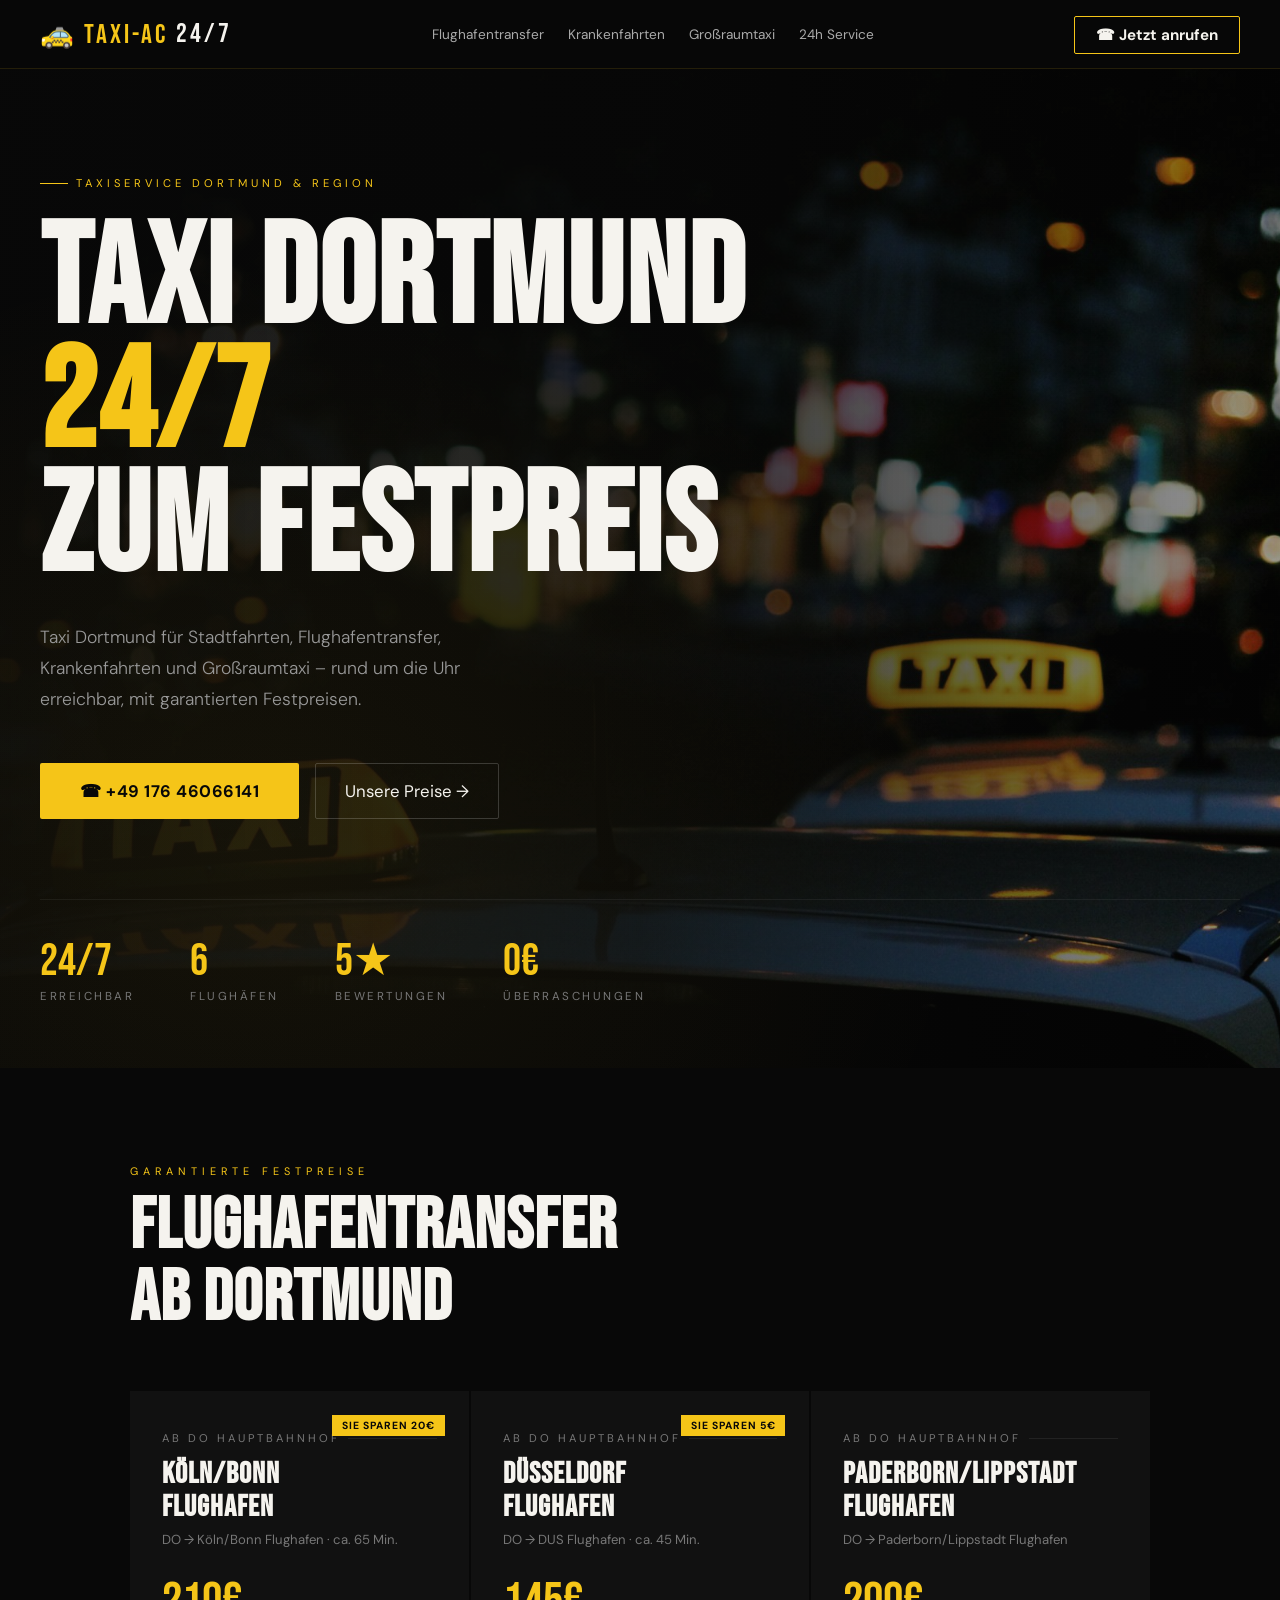
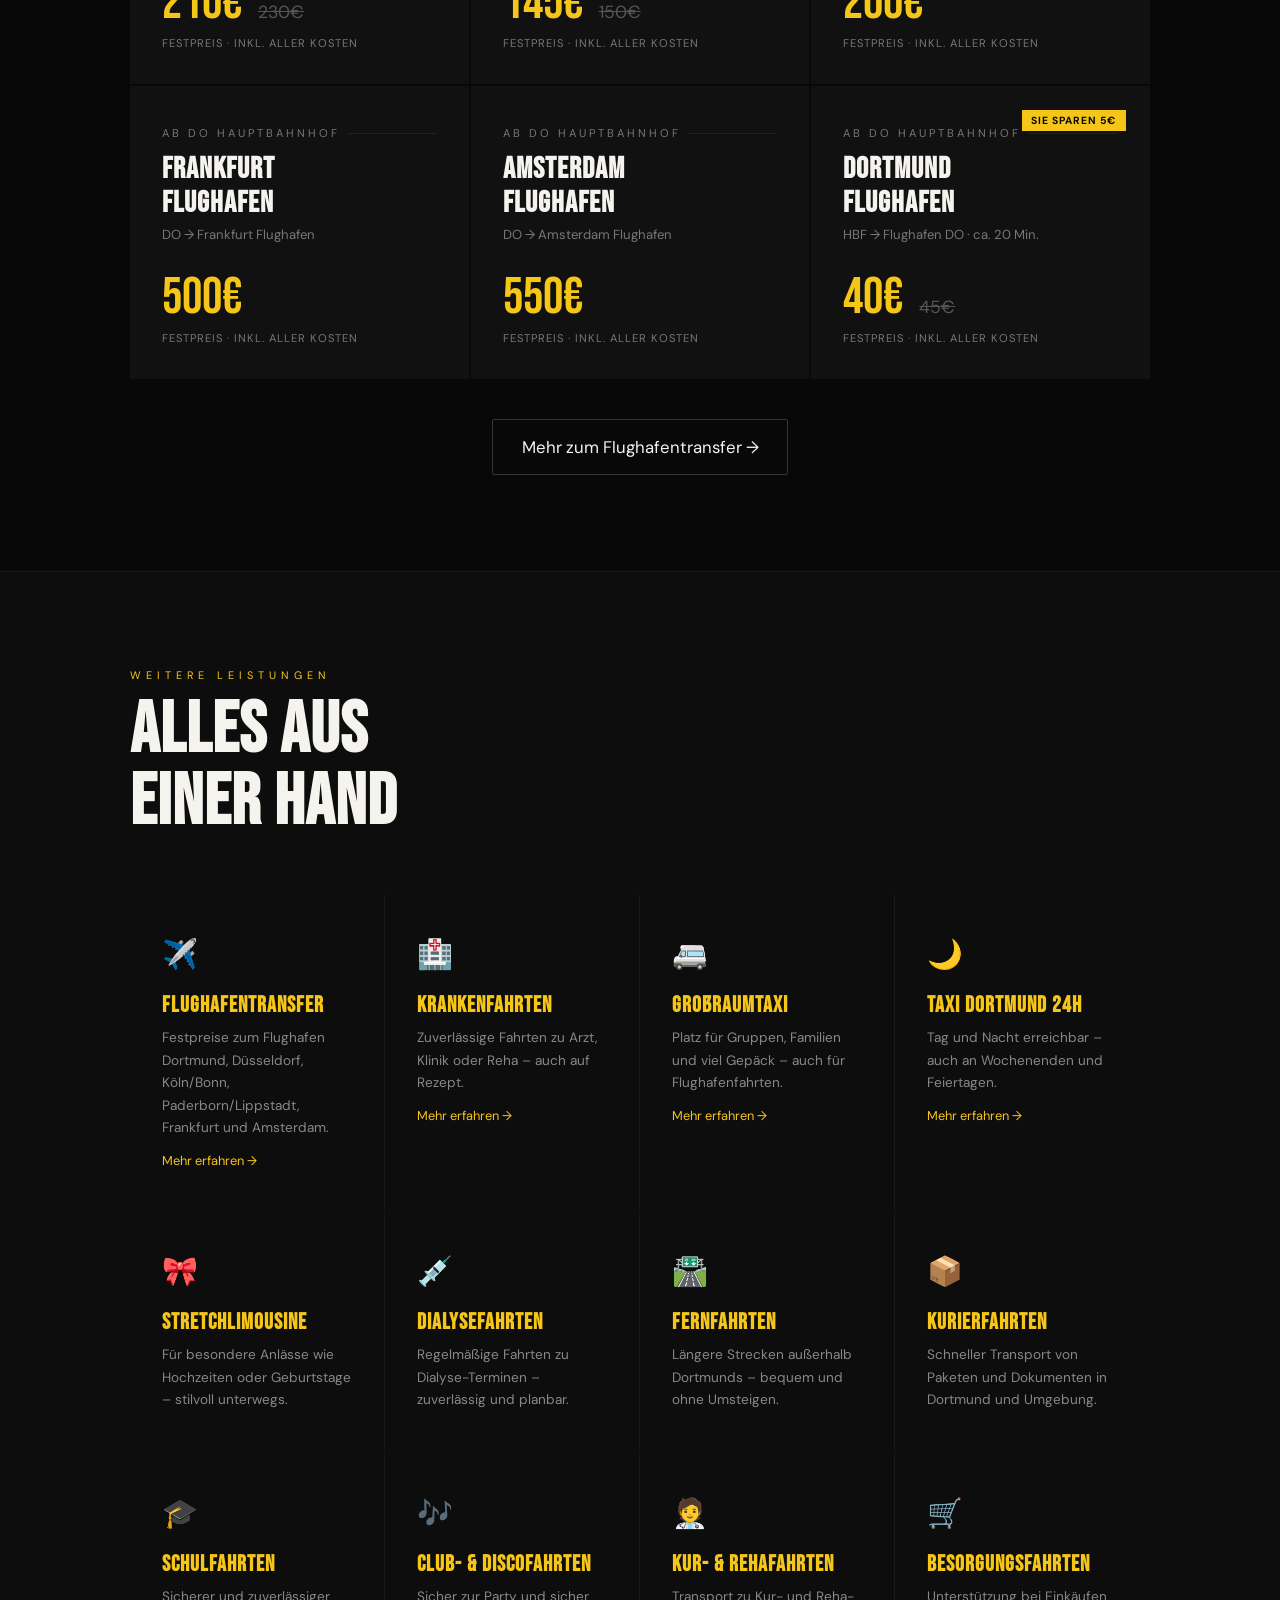
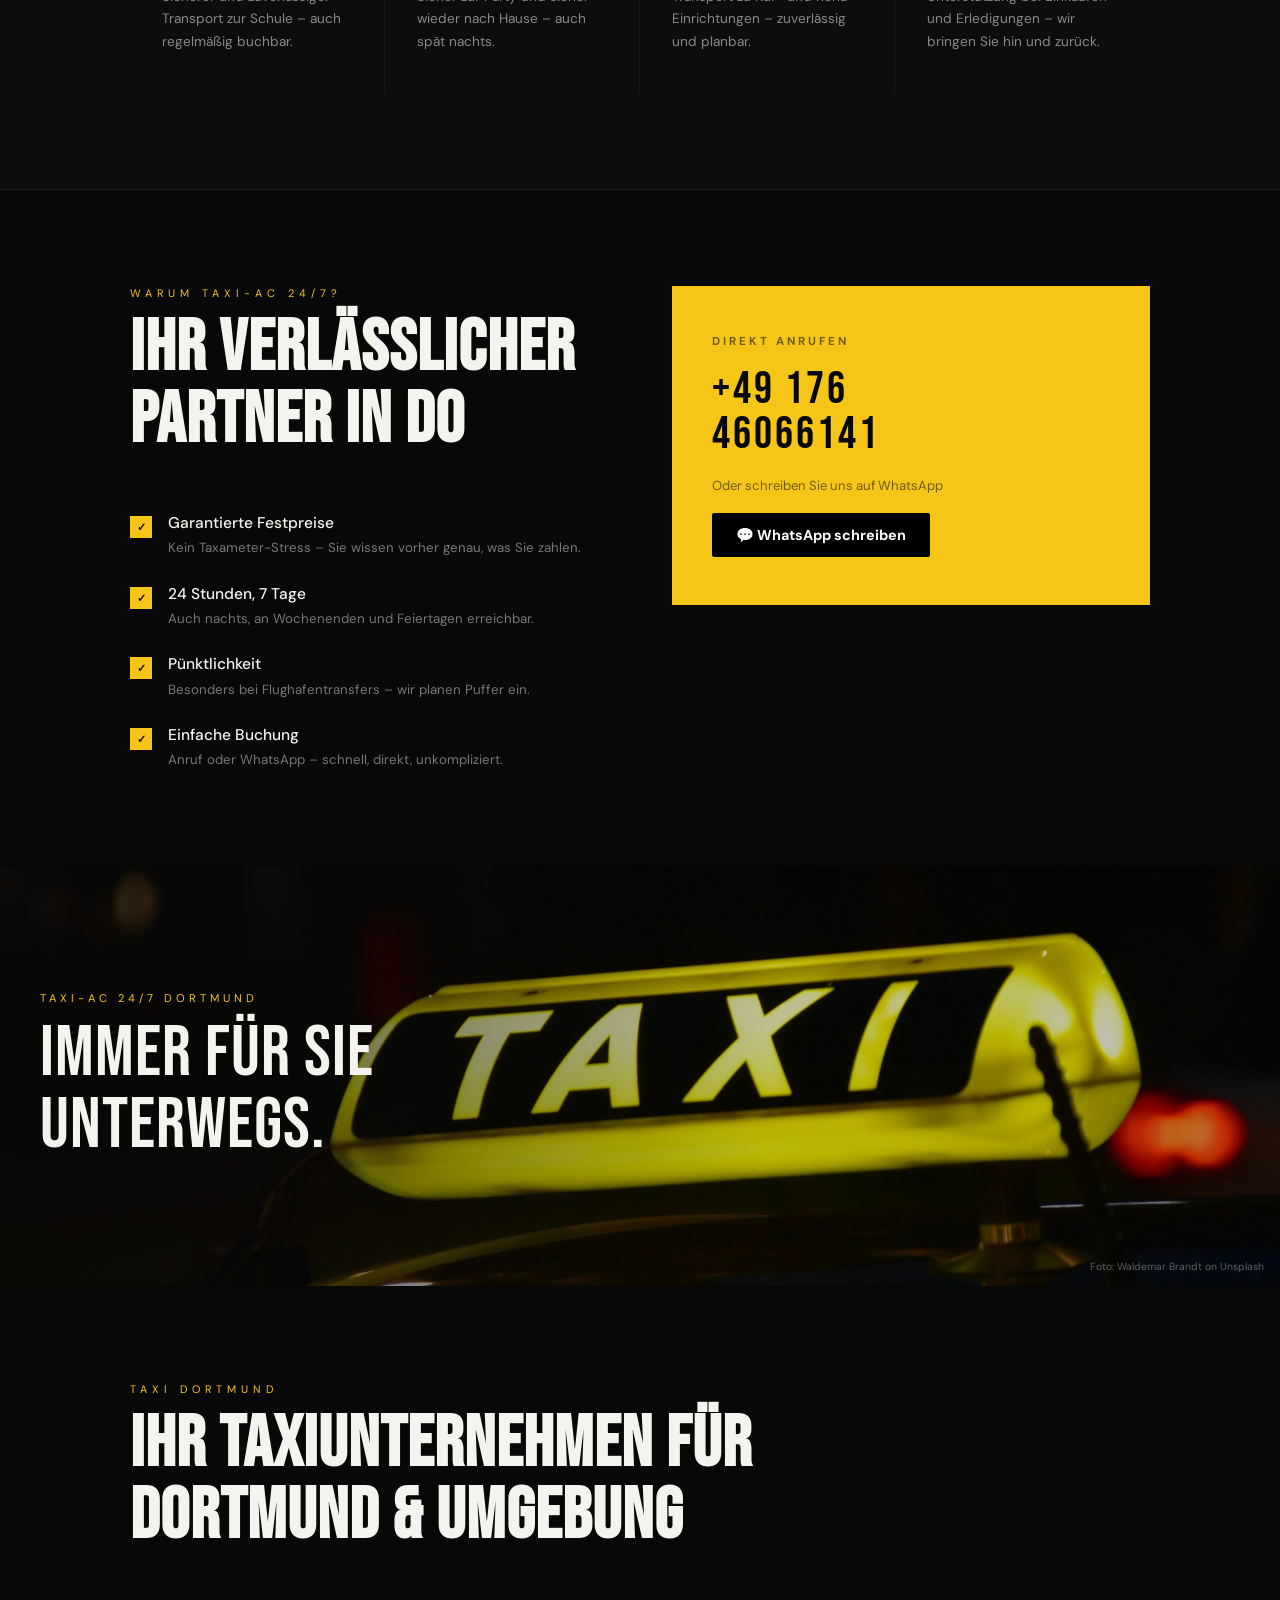
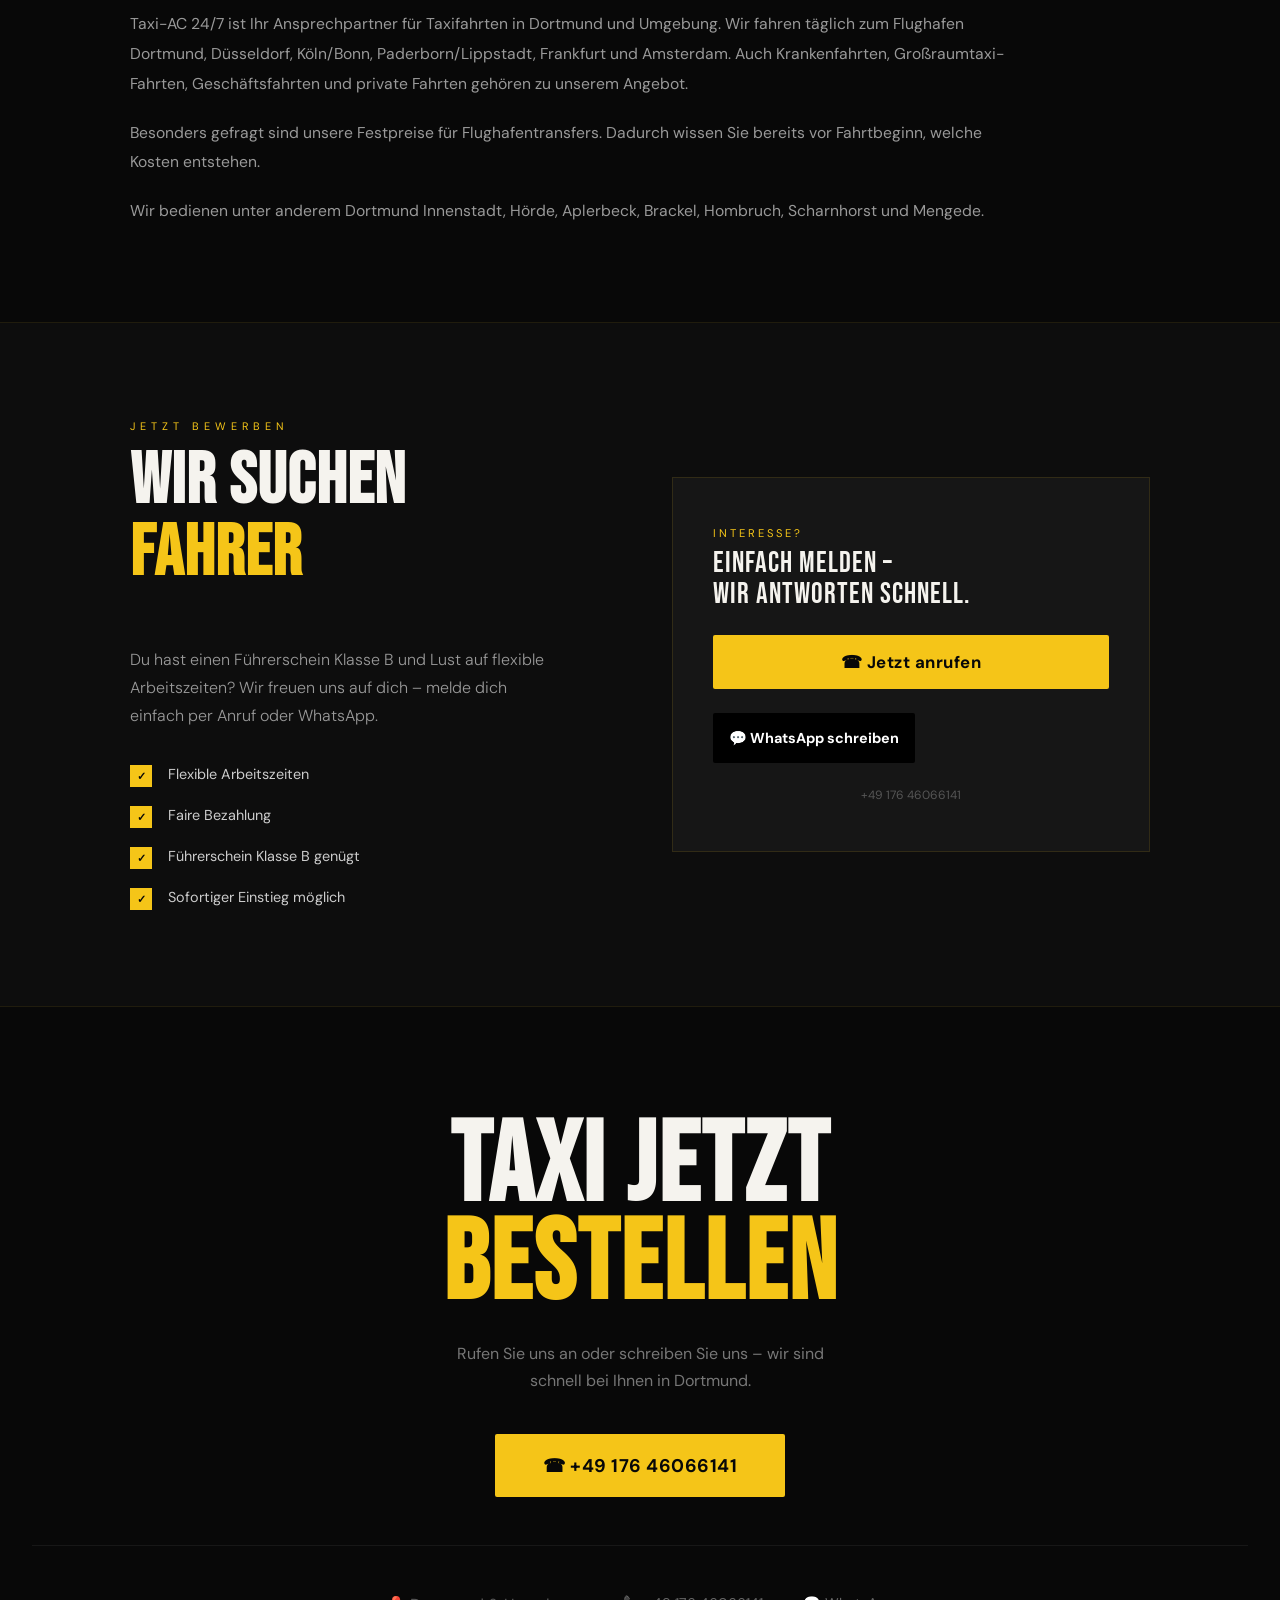
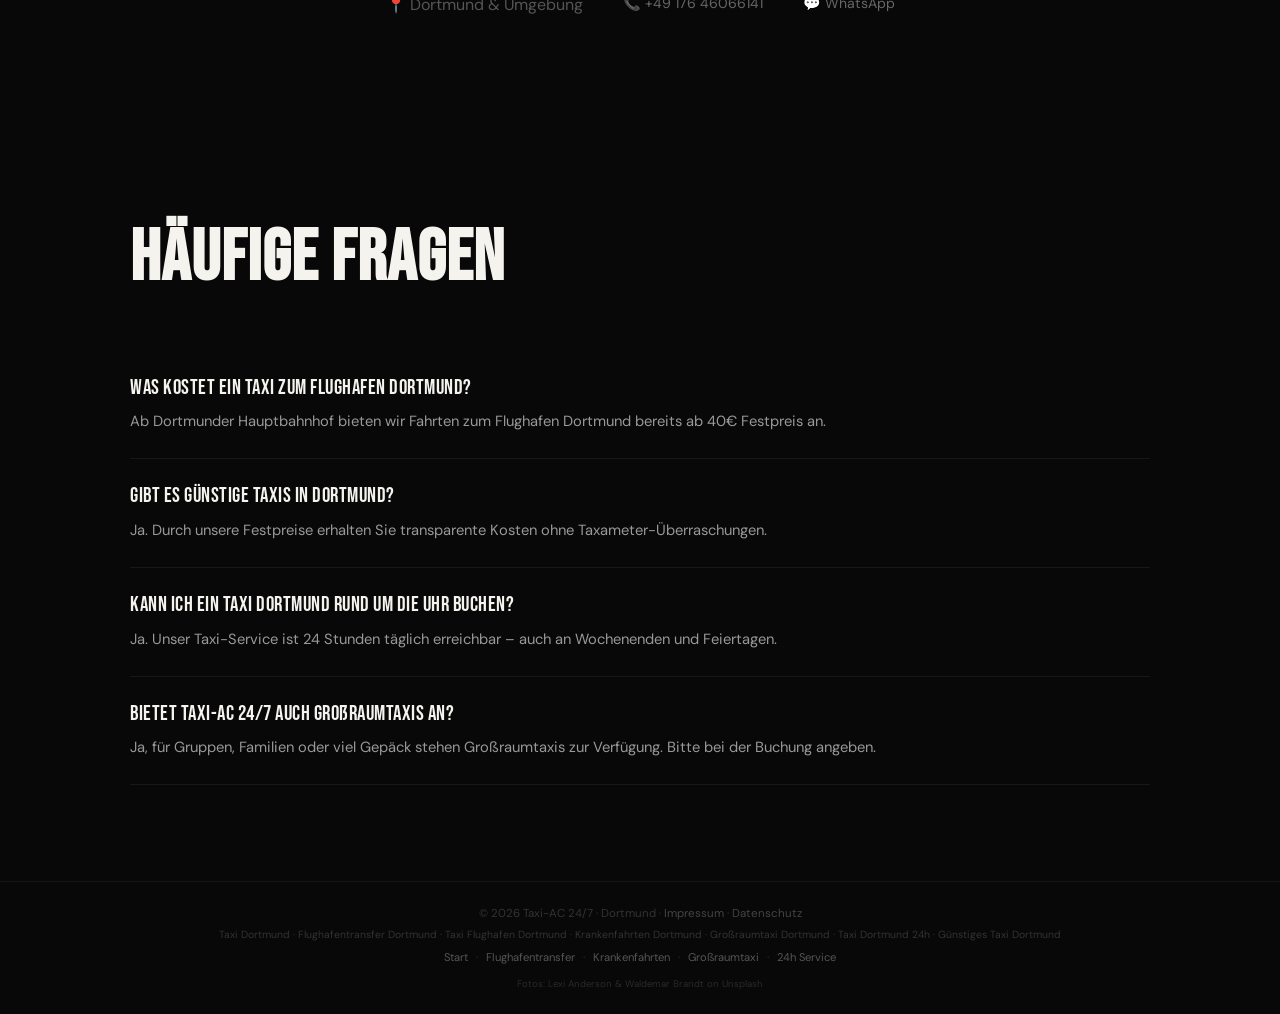
==== commit cbed78f6: "Add local fonts and airport transfer prices Co-authored-by: Copilot App <223556219+Copilot@users.nor" ====
--- a/index.html
+++ b/index.html
@@ -4,7 +4,7 @@
   <meta charset="UTF-8">
   <meta name="viewport" content="width=device-width, initial-scale=1.0">
   <title>Taxi Dortmund 24h | Flughafentransfer, Krankenfahrten & Festpreise</title>
-  <meta name="description" content="Taxi Dortmund rund um die Uhr: Flughafentransfer zum Festpreis (Köln/Bonn 210€, Düsseldorf 145€, Dortmund 40€), Krankenfahrten, Großraumtaxi und Stadtfahrten. Jetzt anrufen oder per WhatsApp buchen.">
+  <meta name="description" content="Taxi Dortmund 24h: Flughafentransfer zum Festpreis nach Dortmund (40€), Düsseldorf (145€), Köln/Bonn (210€), Paderborn/Lippstadt (200€), Frankfurt (500€) und Amsterdam (550€).">
   <meta name="keywords" content="Taxi Dortmund, Taxi Dortmund 24h, Flughafentransfer Dortmund, Krankenfahrten Dortmund, Großraumtaxi Dortmund, Taxi Dortmund Flughafen Preise">
   <link rel="canonical" href="https://www.taxikreisdortmund.de/">
   <meta property="og:title" content="Taxi-AC 24/7 Dortmund – Flughafentransfer, Krankenfahrten & Großraumtaxi">
@@ -17,8 +17,6 @@
   <link rel="icon" type="image/png" sizes="192x192" href="/favicon-192.png">
   <link rel="icon" type="image/png" sizes="48x48" href="/favicon-48.png">
   <link rel="apple-touch-icon" href="/favicon-512.png">
-  <link rel="preconnect" href="https://fonts.googleapis.com">
-  <link href="https://fonts.googleapis.com/css2?family=Bebas+Neue&family=DM+Sans:ital,wght@0,300;0,400;0,500;0,700;1,300&display=swap" rel="stylesheet">
   <link rel="stylesheet" href="/style.css">
 
   <!-- Strukturierte Daten: Taxi-Unternehmen -->
@@ -59,7 +57,7 @@
       "worstRating": "1",
       "ratingCount": "8"
     },
-    "areaServed": ["Dortmund", "Köln", "Bonn", "Düsseldorf"],
+    "areaServed": ["Dortmund", "Köln", "Bonn", "Düsseldorf", "Paderborn", "Lippstadt", "Frankfurt", "Amsterdam"],
     "hasOfferCatalog": {
       "@type": "OfferCatalog",
       "name": "Leistungen von Taxi-AC 24/7",
@@ -67,6 +65,9 @@
         { "@type": "Offer", "name": "Transfer Köln/Bonn Flughafen", "price": "210", "priceCurrency": "EUR" },
         { "@type": "Offer", "name": "Transfer Düsseldorf Flughafen", "price": "145", "priceCurrency": "EUR" },
         { "@type": "Offer", "name": "Transfer Dortmund Flughafen", "price": "40", "priceCurrency": "EUR" },
+        { "@type": "Offer", "name": "Transfer Paderborn/Lippstadt Flughafen", "price": "200", "priceCurrency": "EUR" },
+        { "@type": "Offer", "name": "Transfer Frankfurt Flughafen", "price": "500", "priceCurrency": "EUR" },
+        { "@type": "Offer", "name": "Transfer Amsterdam Flughafen", "price": "550", "priceCurrency": "EUR" },
         { "@type": "Offer", "name": "Krankenfahrten" },
         { "@type": "Offer", "name": "Dialysefahrten" },
         { "@type": "Offer", "name": "Kur- und Rehafahrten" },
@@ -137,7 +138,7 @@
     </div>
     <div class="hero-stats">
       <div class="stat"><span class="stat-n">24/7</span><span class="stat-l">Erreichbar</span></div>
-      <div class="stat"><span class="stat-n">3</span><span class="stat-l">Flughäfen</span></div>
+      <div class="stat"><span class="stat-n">6</span><span class="stat-l">Flughäfen</span></div>
       <div class="stat"><span class="stat-n">5★</span><span class="stat-l">Bewertungen</span></div>
       <div class="stat"><span class="stat-n">0€</span><span class="stat-l">Überraschungen</span></div>
     </div>
@@ -174,6 +175,36 @@
         </div>
 
         <div class="price-card">
+          <p class="route-from">ab DO Hauptbahnhof</p>
+          <h3>Paderborn/Lippstadt<br>Flughafen</h3>
+          <p class="dest">DO → Paderborn/Lippstadt Flughafen</p>
+          <div class="price-row">
+            <span class="price-new">200€</span>
+          </div>
+          <p class="price-label">Festpreis · inkl. aller Kosten</p>
+        </div>
+
+        <div class="price-card">
+          <p class="route-from">ab DO Hauptbahnhof</p>
+          <h3>Frankfurt<br>Flughafen</h3>
+          <p class="dest">DO → Frankfurt Flughafen</p>
+          <div class="price-row">
+            <span class="price-new">500€</span>
+          </div>
+          <p class="price-label">Festpreis · inkl. aller Kosten</p>
+        </div>
+
+        <div class="price-card">
+          <p class="route-from">ab DO Hauptbahnhof</p>
+          <h3>Amsterdam<br>Flughafen</h3>
+          <p class="dest">DO → Amsterdam Flughafen</p>
+          <div class="price-row">
+            <span class="price-new">550€</span>
+          </div>
+          <p class="price-label">Festpreis · inkl. aller Kosten</p>
+        </div>
+
+        <div class="price-card">
           <span class="badge-save">Sie sparen 5€</span>
           <p class="route-from">ab DO Hauptbahnhof</p>
           <h3>Dortmund<br>Flughafen</h3>
@@ -200,7 +231,7 @@
         <div class="service-card">
           <div class="service-icon">✈️</div>
           <h3>Flughafentransfer</h3>
-          <p>Festpreise zum Flughafen Dortmund, Düsseldorf und Köln/Bonn – pünktlich und zuverlässig.</p>
+          <p>Festpreise zum Flughafen Dortmund, Düsseldorf, Köln/Bonn, Paderborn/Lippstadt, Frankfurt und Amsterdam.</p>
           <a href="/flughafentransfer-dortmund.html" class="card-link">Mehr erfahren →</a>
         </div>
         <div class="service-card">
@@ -326,7 +357,8 @@
     </h2>
     <p class="body-text">
       Taxi-AC 24/7 ist Ihr Ansprechpartner für Taxifahrten in Dortmund und Umgebung.
-      Wir fahren täglich zum Flughafen Dortmund, Flughafen Düsseldorf und Flughafen Köln/Bonn.
+      Wir fahren täglich zum Flughafen Dortmund, Düsseldorf, Köln/Bonn, Paderborn/Lippstadt,
+      Frankfurt und Amsterdam.
       Auch Krankenfahrten, Großraumtaxi-Fahrten, Geschäftsfahrten und private Fahrten gehören zu unserem Angebot.
     </p>
     <p class="body-text">
--- a/style.css
+++ b/style.css
@@ -1,3 +1,51 @@
+@font-face {
+  font-family: 'Bebas Neue';
+  src: url('/fonts/bebas-neue-regular.woff2') format('woff2');
+  font-weight: 400;
+  font-style: normal;
+  font-display: swap;
+}
+
+@font-face {
+  font-family: 'DM Sans';
+  src: url('/fonts/dm-sans-300.woff2') format('woff2');
+  font-weight: 300;
+  font-style: normal;
+  font-display: swap;
+}
+
+@font-face {
+  font-family: 'DM Sans';
+  src: url('/fonts/dm-sans-400.woff2') format('woff2');
+  font-weight: 400;
+  font-style: normal;
+  font-display: swap;
+}
+
+@font-face {
+  font-family: 'DM Sans';
+  src: url('/fonts/dm-sans-500.woff2') format('woff2');
+  font-weight: 500;
+  font-style: normal;
+  font-display: swap;
+}
+
+@font-face {
+  font-family: 'DM Sans';
+  src: url('/fonts/dm-sans-700.woff2') format('woff2');
+  font-weight: 700;
+  font-style: normal;
+  font-display: swap;
+}
+
+@font-face {
+  font-family: 'DM Sans';
+  src: url('/fonts/dm-sans-300-italic.woff2') format('woff2');
+  font-weight: 300;
+  font-style: italic;
+  font-display: swap;
+}
+
 *, *::before, *::after { box-sizing: border-box; margin: 0; padding: 0; }
 
 :root {
